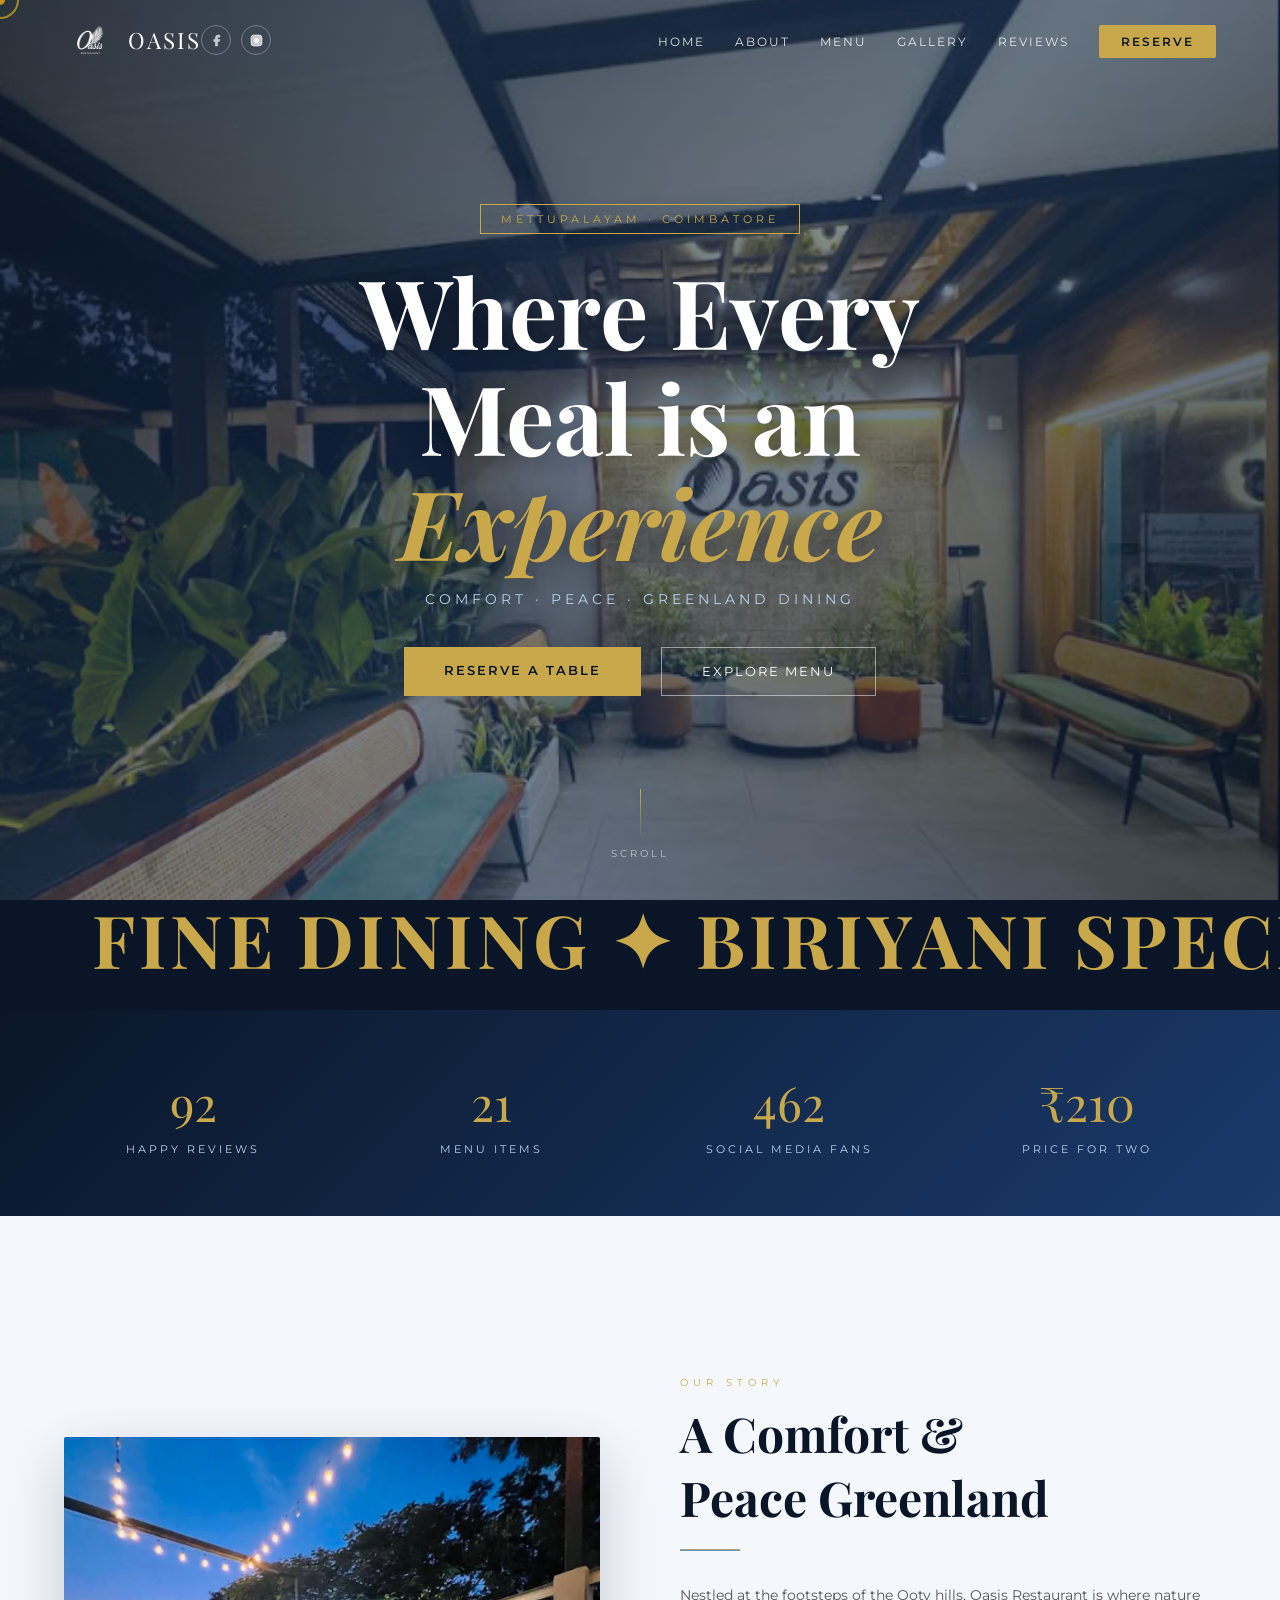
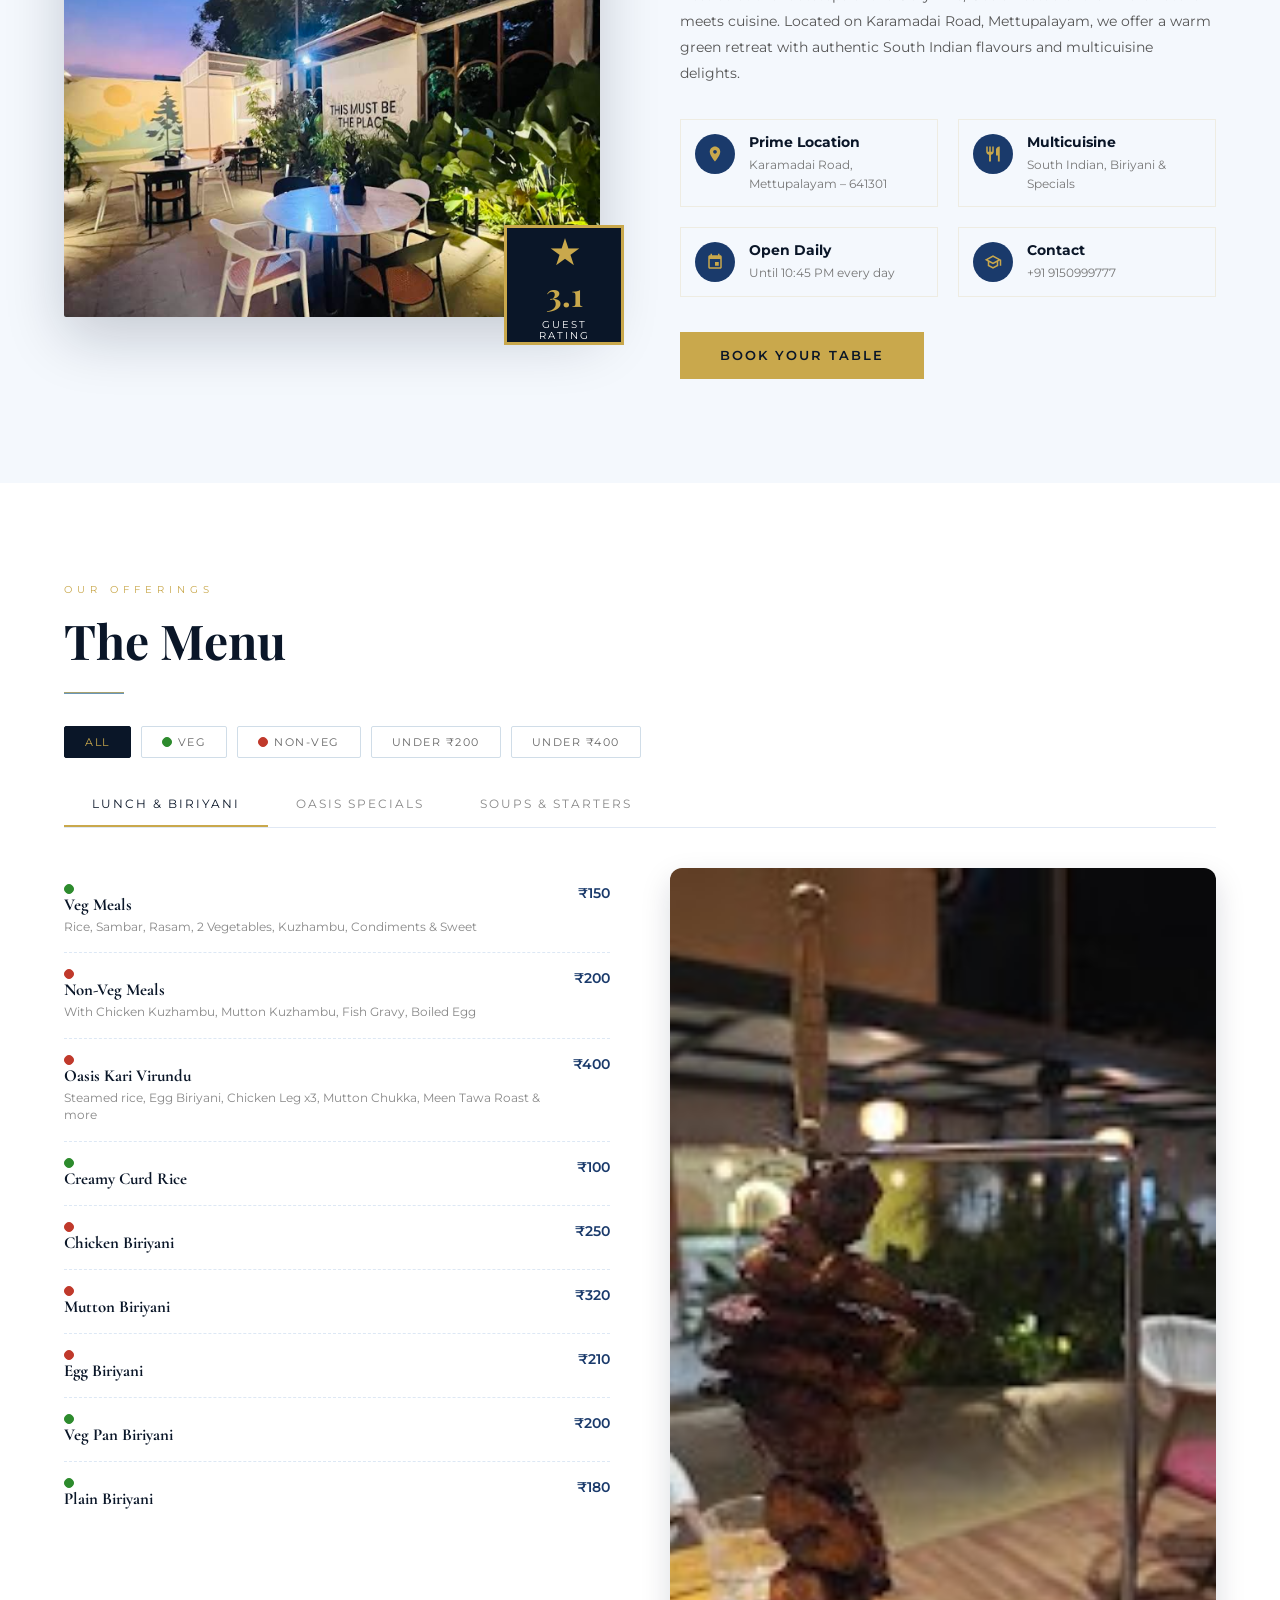
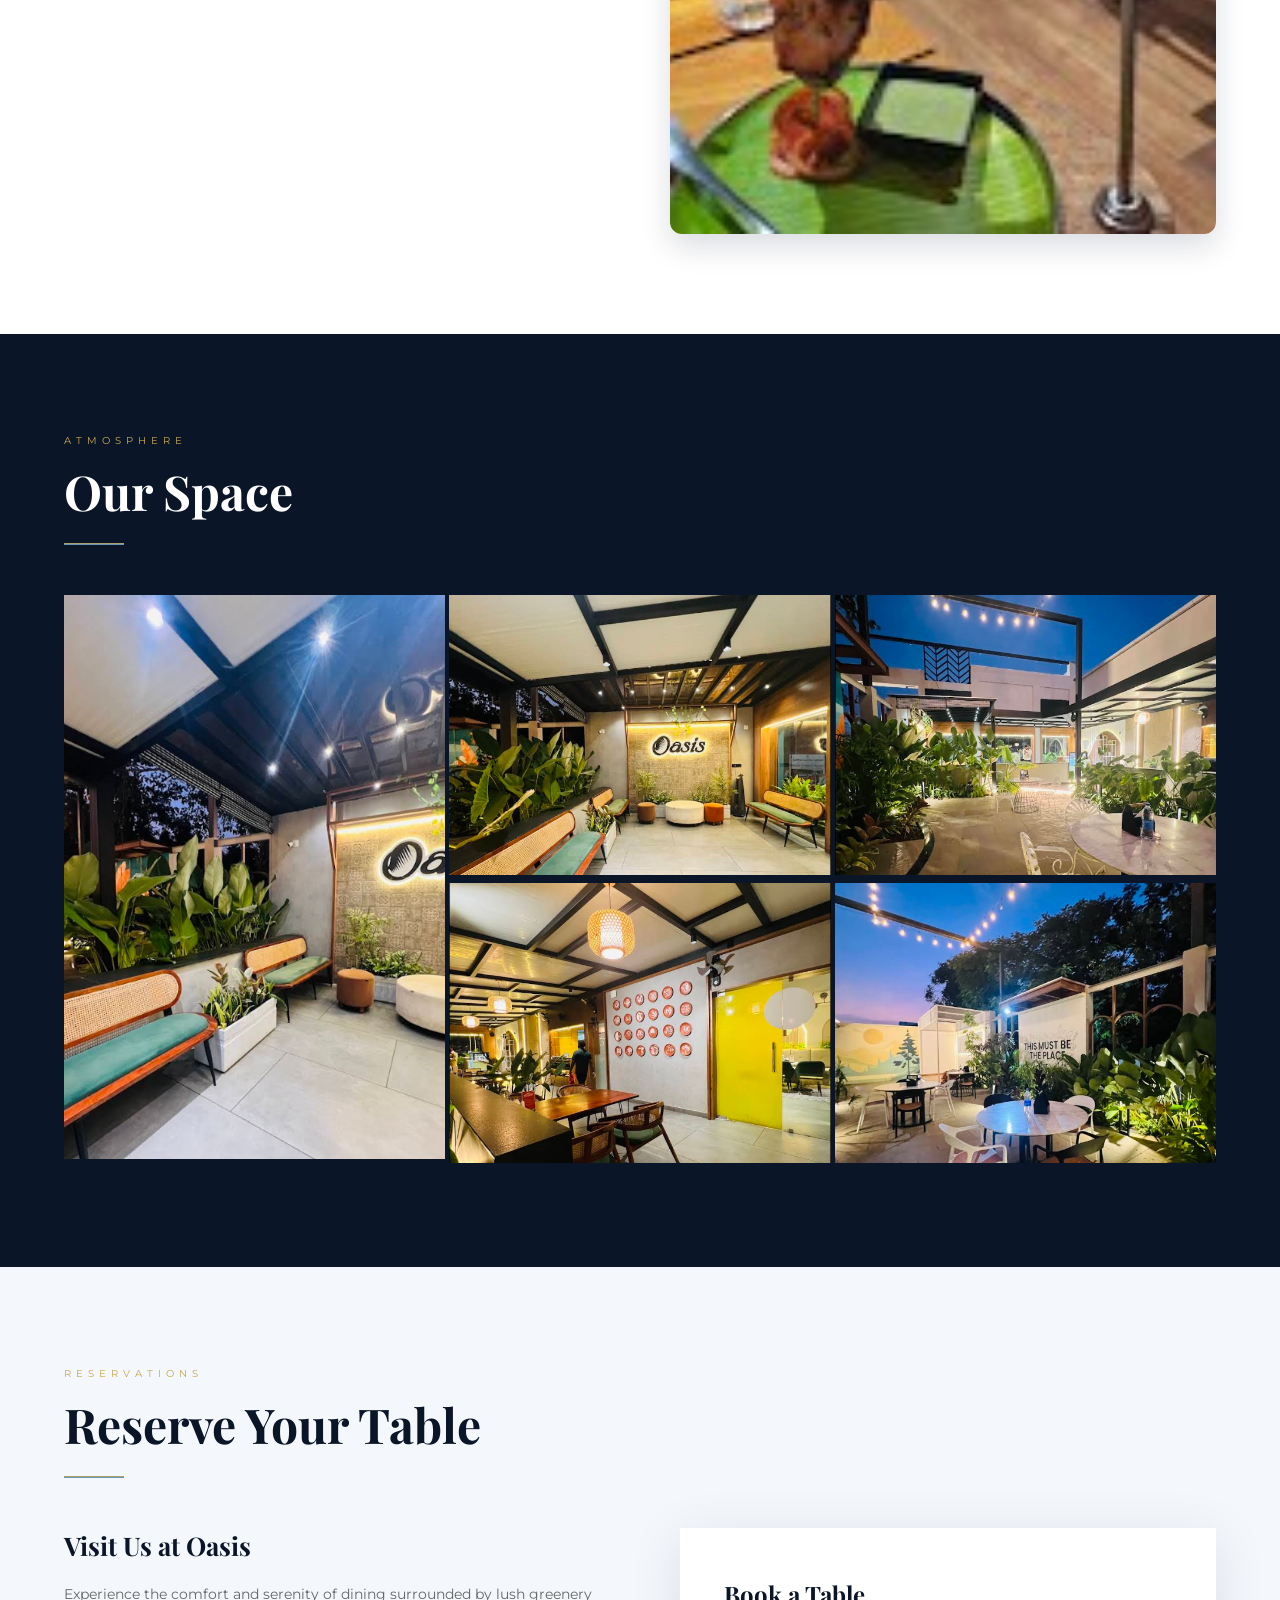
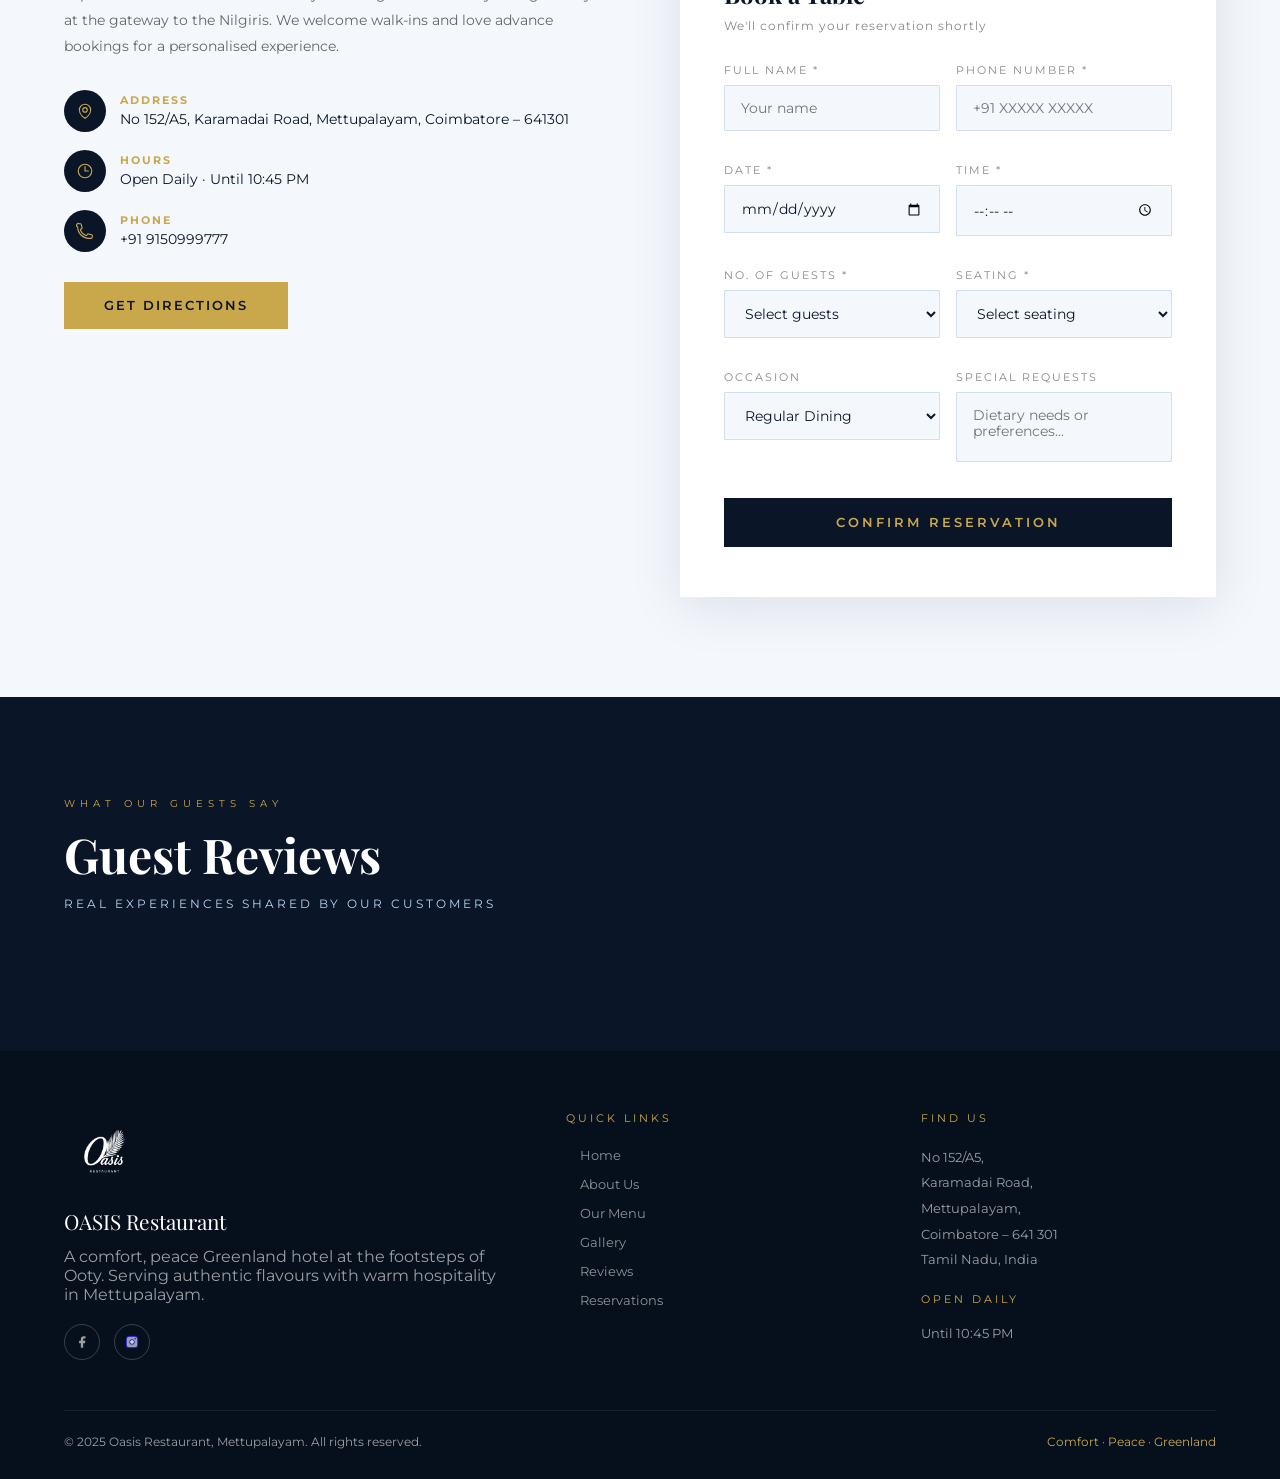
==== index.html @ 0f893b4e "Final animations added" ====
<!DOCTYPE html>
<html lang="en">

<head>
  <meta charset="UTF-8">
  <meta name="viewport" content="width=device-width,initial-scale=1.0">
  <title>Oasis Restaurant – Mettupalayam</title>
  <link
    href="https://fonts.googleapis.com/css2?family=Playfair+Display:ital,wght@0,400;0,700;1,400&family=Cormorant+Garamond:wght@300;400;500&family=Montserrat:wght@300;400;500;600&display=swap"
    rel="stylesheet">
  <!-- Elfsight Google Reviews widget -->
  <script src="https://elfsightcdn.com/platform.js" async></script>
  <link rel="stylesheet" href="froutend/style.css">
</head>

<body>

  <div id="cursor-dot"></div>
  <div id="cursor-ring"></div>
  <canvas id="particles"></canvas>

  <!-- NAV -->
  <nav id="navbar">
    <div class="nav-logo">
      <img
        src="[data-uri]"
        alt="Oasis Restaurant Logo">
      <span>OASIS</span>
    </div>
    <div class="nav-social">
      <a href="https://www.facebook.com/oasisrestaurants/" target="_blank" class="nav-social-link" title="Facebook">
        <svg viewBox="0 0 24 24">
          <path d="M18 2h-3a5 5 0 00-5 5v3H7v4h3v8h4v-8h3l1-4h-4V7a1 1 0 011-1h3z" />
        </svg>
      </a>
      <a href="https://www.instagram.com/oasisrestaurantofficial/" target="_blank" class="nav-social-link"
        title="Instagram">
        <svg viewBox="0 0 24 24" fill="none" stroke="currentColor" stroke-width="1.8">
          <rect x="2" y="2" width="20" height="20" rx="5" />
          <path d="M16 11.37A4 4 0 1112.63 8 4 4 0 0116 11.37z" />
          <circle cx="17.5" cy="6.5" r=".5" fill="currentColor" />
        </svg>
      </a>
    </div>
    <ul class="nav-links">
      <li><a href="#home">Home</a></li>
      <li><a href="#about">About</a></li>
      <li><a href="#menu">Menu</a></li>
      <li><a href="#gallery">Gallery</a></li>
      <li><a href="#reviews">Reviews</a></li>
      <li><a href="#booking" class="nav-book">Reserve</a></li>
    </ul>
    <div class="hamburger" onclick="toggleMenu()"><span></span><span></span><span></span></div>
  </nav>

  <!-- HERO -->
  <section class="hero" id="home">
    <!-- Liquid Chrome WebGL background -->
    <canvas id="liquid-canvas"></canvas>
    <div class="hero-slides">
      <div class="hero-slide active" style="background-image:url(../Photos/photo_2.png)"></div>
      <div class="hero-slide" style="background-image:url(../Photos/photo_3.png)"></div>
      <div class="hero-slide" style="background-image:url(../Photos/photo_4.png)"></div>
    </div>
    <div class="hero-overlay"></div>
    <div class="hero-content">
      <div class="hero-badge">Mettupalayam &middot; Coimbatore</div>
      <h1 class="hero-title">Where Every<br>Meal is an<br><em>Experience</em></h1>
      <p class="hero-sub">Comfort &middot; Peace &middot; Greenland Dining</p>
      <div class="hero-btns">
        <a href="#booking" class="btn-primary">Reserve a Table</a>
        <a href="#menu" class="btn-outline">Explore Menu</a>
      </div>
    </div>
    <div class="hero-scroll">
      <div class="scroll-line"></div><span>Scroll</span>
    </div>
  </section>

  <!-- CURVED MARQUEE (ReactBits CurvedLoop — pure SVG/JS) -->
  <div class="marquee-section">
    <svg id="curved-marquee-svg" class="curved-marquee-svg" viewBox="0 0 1400 80"
      style="cursor:grab;display:block;width:100%;overflow:visible;height:110px;">
      <defs>
        <path id="curve-path" d="M-100,55 Q720,55 1540,55" fill="none" />
      </defs>
      <text font-weight="700" font-family="'Playfair Display',serif" font-size="52" fill="#c9a84c" letter-spacing="8"
        text-transform="uppercase">
        <textPath id="curved-tp" href="#curve-path" startOffset="0px" xml:space="preserve">
          Fine Dining ✦ Biriyani Specialists ✦ South Indian Cuisine ✦ Candle Light Dinner ✦ Oasis Specials ✦ Family
          Gatherings ✦ Fine Dining ✦ Biriyani Specialists ✦ South Indian Cuisine ✦ Candle Light Dinner ✦ Oasis Specials
          ✦ Family Gatherings ✦
        </textPath>
      </text>
    </svg>
  </div>

  <!-- STATS -->
  <div class="stats">
    <div class="stats-grid">
      <div><span class="stat-num" data-count="263">0</span><span class="stat-label">Happy Reviews</span></div>
      <div><span class="stat-num" data-count="50">0</span><span class="stat-label">Menu Items</span></div>
      <div><span class="stat-num" data-count="1748">0</span><span class="stat-label">Social media Fans</span></div>
      <div><span class="stat-num" data-target="750" data-prefix="&#8377;">&#8377;0</span><span class="stat-label">Price
          for Two</span></div>
    </div>
  </div>

  <!-- ABOUT -->
  <section class="about" id="about">
    <div class="about-grid">
      <div class="about-img-wrap reveal-left">
        <img class="about-img-main" src="../Photos/photo_5.png" alt="Oasis Interior">
        <div class="about-img-badge"><strong>&#9733; 3.1</strong><span>Guest Rating</span></div>
      </div>
      <div class="reveal-right">
        <p class="section-tag">Our Story</p>
        <h2 class="section-title">A Comfort &amp;<br>Peace Greenland</h2>
        <div class="section-line"></div>
        <p class="section-sub">Nestled at the footsteps of the Ooty hills, Oasis Restaurant is where nature meets
          cuisine. Located on Karamadai Road, Mettupalayam, we offer a warm green retreat with authentic South Indian
          flavours and multicuisine delights.</p>
        <div class="about-features" style="margin-top:32px;">
          <div class="about-feat">
            <div class="feat-icon"><svg viewBox="0 0 24 24">
                <path
                  d="M12 2C8.13 2 5 5.13 5 9c0 5.25 7 13 7 13s7-7.75 7-13c0-3.87-3.13-7-7-7zm0 9.5c-1.38 0-2.5-1.12-2.5-2.5S10.62 6.5 12 6.5s2.5 1.12 2.5 2.5S13.38 11.5 12 11.5z" />
              </svg></div>
            <div class="feat-text"><strong>Prime Location</strong><span>Karamadai Road, Mettupalayam – 641301</span>
            </div>
          </div>
          <div class="about-feat">
            <div class="feat-icon"><svg viewBox="0 0 24 24">
                <path
                  d="M11 9H9V2H7v7H5V2H3v7c0 2.12 1.66 3.84 3.75 3.97V22h2.5v-9.03C11.34 12.84 13 11.12 13 9V2h-2v7zm5-3v8h2.5v8H21V2c-2.76 0-5 2.24-5 4z" />
              </svg></div>
            <div class="feat-text"><strong>Multicuisine</strong><span>South Indian, Biriyani &amp; Specials</span></div>
          </div>
          <div class="about-feat">
            <div class="feat-icon"><svg viewBox="0 0 24 24">
                <path
                  d="M17 12h-5v5h5v-5zM16 1v2H8V1H6v2H5c-1.11 0-1.99.9-1.99 2L3 19c0 1.1.89 2 2 2h14c1.1 0 2-.9 2-2V5c0-1.1-.9-2-2-2h-1V1h-2zm3 18H5V8h14v11z" />
              </svg></div>
            <div class="feat-text"><strong>Open Daily</strong><span>Until 10:45 PM every day</span></div>
          </div>
          <div class="about-feat">
            <div class="feat-icon"><svg viewBox="0 0 24 24">
                <path
                  d="M12 3L1 9l4 2.18v6L12 21l7-3.82v-6l2-1.09V17h2V9L12 3zm6.82 6L12 12.72 5.18 9 12 5.28 18.82 9zM17 15.99l-5 2.73-5-2.73v-3.72L12 15l5-2.73v3.72z" />
              </svg></div>
            <div class="feat-text"><strong>Contact</strong><span>+91 9150999777</span></div>
          </div>
        </div>
        <br><a href="#booking" class="btn-primary" style="margin-top:16px;display:inline-block">Book Your Table</a>
      </div>
    </div>
  </section>

  <!-- MENU -->
  <section class="menu-section" id="menu">
    <div class="reveal">
      <p class="section-tag">Our Offerings</p>
      <h2 class="section-title">The Menu</h2>
      <div class="section-line"></div>
    </div>
    <div class="menu-filters">
      <button class="filter-btn active" data-filter="all">All</button>
      <button class="filter-btn" data-filter="veg"><span class="type-dot veg-dot"></span>Veg</button>
      <button class="filter-btn" data-filter="nonveg"><span class="type-dot nonveg-dot"></span>Non-Veg</button>
      <button class="filter-btn" data-filter="under200">Under &#8377;200</button>
      <button class="filter-btn" data-filter="under400">Under &#8377;400</button>
    </div>
    <div class="menu-tabs">
      <div class="menu-tab active" onclick="switchTab(0)">Lunch &amp; Biriyani</div>
      <div class="menu-tab" onclick="switchTab(1)">Oasis Specials</div>
      <div class="menu-tab" onclick="switchTab(2)">Soups &amp; Starters</div>
    </div>
    <div class="menu-panel active" id="panel0">
      <div class="menu-items">
        <div class="menu-item hover-trigger" data-type="veg" data-price="150" data-image="Photos/food1.jpg">
          <div class="item-info"><span class="type-dot veg-dot"></span><strong>Veg Meals</strong>
            <p>Rice, Sambar, Rasam, 2 Vegetables, Kuzhambu, Condiments &amp; Sweet</p>
          </div><span class="item-price">&#8377;150</span>
        </div>
        <div class="menu-item hover-trigger" data-type="nonveg" data-price="200" data-image="Photos/food2.jpg">
          <div class="item-info"><span class="type-dot nonveg-dot"></span><strong>Non-Veg Meals</strong>
            <p>With Chicken Kuzhambu, Mutton Kuzhambu, Fish Gravy, Boiled Egg</p>
          </div><span class="item-price">&#8377;200</span>
        </div>
        <div class="menu-item hover-trigger" data-type="nonveg" data-price="400" data-image="Photos/food4.jpg">
          <div class="item-info"><span class="type-dot nonveg-dot"></span><strong>Oasis Kari Virundu</strong>
            <p>Steamed rice, Egg Biriyani, Chicken Leg x3, Mutton Chukka, Meen Tawa Roast &amp; more</p>
          </div><span class="item-price">&#8377;400</span>
        </div>
        <div class="menu-item hover-trigger" data-type="veg" data-price="100" data-image="Photos/food5.jpg">
          <div class="item-info"><span class="type-dot veg-dot"></span><strong>Creamy Curd Rice</strong></div><span
            class="item-price">&#8377;100</span>
        </div>
        <div class="menu-item hover-trigger" data-type="nonveg" data-price="250" data-image="Photos/food6.jpg">
          <div class="item-info"><span class="type-dot nonveg-dot"></span><strong>Chicken Biriyani</strong></div><span
            class="item-price">&#8377;250</span>
        </div>
        <div class="menu-item hover-trigger" data-type="nonveg" data-price="320" data-image="Photos/food7.jpg">
          <div class="item-info"><span class="type-dot nonveg-dot"></span><strong>Mutton Biriyani</strong></div><span
            class="item-price">&#8377;320</span>
        </div>
        <div class="menu-item hover-trigger" data-type="nonveg" data-price="210" data-image="Photos/food8.jpg">
          <div class="item-info"><span class="type-dot nonveg-dot"></span><strong>Egg Biriyani</strong></div><span
            class="item-price">&#8377;210</span>
        </div>
        <div class="menu-item hover-trigger" data-type="veg" data-price="200" data-image="Photos/food9.jpg">
          <div class="item-info"><span class="type-dot veg-dot"></span><strong>Veg Pan Biriyani</strong></div><span
            class="item-price">&#8377;200</span>
        </div>
        <div class="menu-item hover-trigger" data-type="veg" data-price="180" data-image="Photos/food10.jpg">
          <div class="item-info"><span class="type-dot veg-dot"></span><strong>Plain Biriyani</strong></div><span
            class="item-price">&#8377;180</span>
        </div>
      </div>

      <div class="menu-photo" style="height: 100%;">
        <img src="Photos/food3.jpg" alt="Lunch &amp; Biriyani"
          style="width:100%; height:100%; border-radius:12px; box-shadow:0 12px 30px rgba(0,20,50,0.15); object-fit:cover;">
      </div>
    </div>
    <div class="menu-panel" id="panel1">
      <div class="menu-items">
        <div class="menu-item hover-trigger" data-type="veg" data-price="185" data-image="Photos/food11.jpg">
          <div class="item-info"><span class="type-dot veg-dot"></span><strong>Nei Podi Idly</strong>
            <p>Ghee-soaked, perfectly soft</p>
          </div><span class="item-price">&#8377;185</span>
        </div>
        <div class="menu-item hover-trigger" data-type="nonveg" data-price="285" data-image="Photos/food12.jpg">
          <div class="item-info"><span class="type-dot nonveg-dot"></span><strong>Oasis Special Kozhi</strong>
            <p>Qtr / Half / Full</p>
          </div><span class="item-price">&#8377;285–675</span>
        </div>
        <div class="menu-item hover-trigger" data-type="nonveg" data-price="300" data-image="Photos/food13.jpg">
          <div class="item-info"><span class="type-dot nonveg-dot"></span><strong>CFC – Cheese Fried Chicken</strong>
          </div><span class="item-price">&#8377;300</span>
        </div>
        <div class="menu-item hover-trigger" data-type="nonveg" data-price="290" data-image="Photos/food14.jpg">
          <div class="item-info"><span class="type-dot nonveg-dot"></span><strong>Idicha Milaga Chicken 65</strong>
          </div><span class="item-price">&#8377;290</span>
        </div>
        <div class="menu-item hover-trigger" data-type="nonveg" data-price="999" data-image="Photos/food5.jpg">
          <div class="item-info"><span class="type-dot nonveg-dot"></span><strong>Varuval</strong></div><span
            class="item-price">Market Price</span>
        </div>
        <div class="menu-item hover-trigger" data-type="nonveg" data-price="290" data-image="Photos/food6.jpg">
          <div class="item-info"><span class="type-dot nonveg-dot"></span><strong>Chinna Vengaya Kozhi</strong>
            <p>Small onion chicken</p>
          </div><span class="item-price">&#8377;290</span>
        </div>
        <div class="menu-item hover-trigger" data-type="nonveg" data-price="350" data-image="Photos/food7.jpg">
          <div class="item-info"><span class="type-dot nonveg-dot"></span><strong>Mutton Uppu Kari</strong></div><span
            class="item-price">&#8377;350</span>
        </div>
        <div class="menu-item hover-trigger" data-type="nonveg" data-price="350" data-image="Photos/food8.jpg">
          <div class="item-info"><span class="type-dot nonveg-dot"></span><strong>Prawn Ghee Roast</strong></div><span
            class="item-price">&#8377;350</span>
        </div>
      </div>

      <div class="menu-photo" style="height: 100%;">
        <img src="Photos/spical food.jpg" alt="Oasis Specials"
          style="width:100%; height:100%; border-radius:12px; box-shadow:0 12px 30px rgba(0,20,50,0.15); object-fit:cover;">
      </div>
    </div>
    <div class="menu-panel" id="panel2">
      <div class="menu-items">
        <div class="menu-item hover-trigger" data-type="veg" data-price="130" data-image="Photos/food1.jpg">
          <div class="item-info"><span class="type-dot veg-dot"></span><strong>Hili Tomato Soup</strong>
            <p>Cheesy croutons &amp; herb oil</p>
          </div><span class="item-price">&#8377;130</span>
        </div>
        <div class="menu-item hover-trigger" data-type="veg" data-price="140" data-image="Photos/food2.jpg">
          <div class="item-info"><span class="type-dot veg-dot"></span><strong>Lentil Coconut Soup</strong>
            <p>Slow cooked with coconut &amp; curry leaf</p>
          </div><span class="item-price">&#8377;140</span>
        </div>
        <div class="menu-item hover-trigger" data-type="nonveg" data-price="200" data-image="Photos/food4.jpg">
          <div class="item-info"><span class="type-dot nonveg-dot"></span><strong>Naatu Kozhi Rasam</strong>
            <p>Country chicken with garlic, ginger &amp; peppercorn</p>
          </div><span class="item-price">&#8377;200</span>
        </div>
        <div class="menu-item hover-trigger" data-type="nonveg" data-price="230" data-image="Photos/food7.jpg">
          <div class="item-info"><span class="type-dot nonveg-dot"></span><strong>Paaya Soup</strong>
            <p>Slow cooked lamb trotter with stone ground spices</p>
          </div><span class="item-price">&#8377;230</span>
        </div>
      </div>

      <div class="menu-photo" style="height: 100%;">
        <img src="Photos/food14.jpg" alt="Soups &amp; Starters"
          style="width:100%; height:100%; border-radius:12px; box-shadow:0 12px 30px rgba(0,20,50,0.15); object-fit:cover;">
      </div>
    </div>
  </section>

  <!-- GALLERY (project-showcase hover style) -->
  <section class="gallery" id="gallery">
    <div class="reveal" style="position:relative;z-index:2">
      <p class="section-tag" style="color:var(--gold)">Atmosphere</p>
      <h2 class="section-title" style="color:var(--white)">Our Space</h2>
      <div class="section-line"></div>
    </div>
    <div class="gallery-grid reveal">
      <div class="gallery-item tall"><img src="../Photos/photo_13.png" alt="Oasis Entrance">
        <div class="gallery-label">Entrance</div>
      </div>
      <div class="gallery-item"><img src="../Photos/photo_14.png" alt="Seating Area">
        <div class="gallery-label">Lounge</div>
      </div>
      <div class="gallery-item"><img src="../Photos/photo_15.png" alt="Green Ambience">
        <div class="gallery-label">Garden</div>
      </div>
      <div class="gallery-item"><img src="../Photos/photo_16.png" alt="Night View">
        <div class="gallery-label">Night View</div>
      </div>
      <div class="gallery-item"><img src="../Photos/photo_17.png" alt="Interior">
        <div class="gallery-label">Dining Hall</div>
      </div>
    </div>
  </section>

  <!-- BOOKING -->
  <section class="booking" id="booking">
    <div class="reveal">
      <p class="section-tag">Reservations</p>
      <h2 class="section-title">Reserve Your Table</h2>
      <div class="section-line"></div>
    </div>
    <div class="booking-wrap">
      <div class="booking-info reveal-left">
        <h3>Visit Us at Oasis</h3>
        <p>Experience the comfort and serenity of dining surrounded by lush greenery at the gateway to the Nilgiris. We
          welcome walk-ins and love advance bookings for a personalised experience.</p>
        <div class="contact-line">
          <div class="contact-icon"><svg viewBox="0 0 24 24" stroke-width="1.5" fill="none">
              <path stroke-linecap="round" stroke-linejoin="round" d="M15 10.5a3 3 0 11-6 0 3 3 0 016 0z" />
              <path stroke-linecap="round" stroke-linejoin="round"
                d="M19.5 10.5c0 7.142-7.5 11.25-7.5 11.25S4.5 17.642 4.5 10.5a7.5 7.5 0 1115 0z" />
            </svg></div>
          <div class="contact-text"><strong>Address</strong><span>No 152/A5, Karamadai Road, Mettupalayam, Coimbatore –
              641301</span></div>
        </div>
        <div class="contact-line">
          <div class="contact-icon"><svg viewBox="0 0 24 24" stroke-width="1.5" fill="none">
              <path stroke-linecap="round" stroke-linejoin="round" d="M12 6v6h4.5m4.5 0a9 9 0 11-18 0 9 9 0 0118 0z" />
            </svg></div>
          <div class="contact-text"><strong>Hours</strong><span>Open Daily &middot; Until 10:45 PM</span></div>
        </div>
        <div class="contact-line">
          <div class="contact-icon"><svg viewBox="0 0 24 24" stroke-width="1.5" fill="none">
              <path stroke-linecap="round" stroke-linejoin="round"
                d="M2.25 6.75c0 8.284 6.716 15 15 15h2.25a2.25 2.25 0 002.25-2.25v-1.372c0-.516-.351-.966-.852-1.091l-4.423-1.106c-.44-.11-.902.055-1.173.417l-.97 1.293c-.282.376-.769.542-1.21.38a12.035 12.035 0 01-7.143-7.143c-.162-.441.004-.928.38-1.21l1.293-.97c.363-.271.527-.734.417-1.173L6.963 3.102a1.125 1.125 0 00-1.091-.852H4.5A2.25 2.25 0 002.25 6.75z" />
            </svg></div>
          <div class="contact-text"><strong>Phone</strong><span>+91 9150999777</span></div>
        </div>
        <div style="margin-top:30px;"><a href="https://maps.app.goo.gl/bytqZdWPYEQczx1N8" target="_blank"
            class="btn-primary">Get Directions</a></div>
      </div>
      <div class="booking-form reveal-right">
        <h3 class="form-title">Book a Table</h3>
        <p class="form-sub">We'll confirm your reservation shortly</p>
        <div class="form-row">
          <div class="form-group"><label>Full Name *</label><input type="text" id="bk-name" placeholder="Your name"
              required></div>
          <div class="form-group"><label>Phone Number *</label><input type="tel" id="bk-phone"
              placeholder="+91 XXXXX XXXXX" required></div>
        </div>
        <div class="form-row">
          <div class="form-group"><label>Date *</label><input type="date" id="bk-date" required></div>
          <div class="form-group"><label>Time *</label><input type="time" id="bk-time" required></div>
        </div>
        <div class="form-row">
          <div class="form-group"><label>No. of Guests *</label>
            <select id="bk-guests" required>
              <option value="">Select guests</option>
              <option value="1 Guest">1 Guest</option>
              <option value="2 Guests">2 Guests</option>
              <option value="3-4 Guests">3–4 Guests</option>
              <option value="5-6 Guests">5–6 Guests</option>
              <option value="7+ Guests">7+ Guests</option>
            </select>
          </div>
          <div class="form-group"><label>Seating *</label>
            <select id="bk-seating" required>
              <option value="">Select seating</option>
              <option value="AC">AC (Air Conditioned)</option>
              <option value="Non-AC">Non-AC (Open / Garden)</option>
            </select>
          </div>
        </div>
        <div class="form-row">
          <div class="form-group"><label>Occasion</label>
            <select id="bk-occasion">
              <option value="Regular Dining">Regular Dining</option>
              <option value="Birthday">Birthday</option>
              <option value="Anniversary">Anniversary</option>
              <option value="Candle Light Dinner">Candle Light Dinner</option>
              <option value="Business Meal">Business Meal</option>
              <option value="Family Gathering">Family Gathering</option>
            </select>
          </div>
          <div class="form-group"><label>Special Requests</label><textarea id="bk-notes"
              placeholder="Dietary needs or preferences..."></textarea></div>
        </div>
        <button class="form-submit" onclick="submitBooking()">Confirm Reservation</button>
        <div class="success-msg" id="success-msg">&#10003; Your table is reserved! We'll be in touch soon.</div>
      </div>
    </div>
  </section>

  <!-- REVIEWS -->
  <section class="reviews-section" id="reviews">
    <div class="reveal">
      <p class="section-tag" style="color:var(--gold)">What Our Guests Say</p>
      <h2 class="reviews-title">Guest Reviews</h2>
      <p class="reviews-sub">Real experiences shared by our customers</p>
    </div>
    <!-- Elfsight live Google Reviews widget -->
    <div class="elfsight-wrap">
      <div class="elfsight-app-ae1065c9-d3ce-4797-8334-70b293e8c27c" data-elfsight-app-lazy></div>
    </div>
  </section>

  <!-- FOOTER -->
  <footer>
    <div class="footer-grid">
      <div class="footer-brand">
        <img
          src="[data-uri]"
          alt="Oasis Logo"
          style="width:80px;height:80px;object-fit:contain;border-radius:0;border:none;margin-bottom:12px;filter:brightness(0) invert(1);">
        <p style="font-family:'Playfair Display',serif;font-size:1.3rem;color:white;margin-bottom:12px;">OASIS
          Restaurant</p>
        <p>A comfort, peace Greenland hotel at the footsteps of Ooty. Serving authentic flavours with warm hospitality
          in Mettupalayam.</p>
        <div class="social-links">
          <a class="social-link" href="https://www.facebook.com/oasisrestaurants/" target="_blank" title="Facebook"><svg
              viewBox="0 0 24 24">
              <path d="M18 2h-3a5 5 0 00-5 5v3H7v4h3v8h4v-8h3l1-4h-4V7a1 1 0 011-1h3z" />
            </svg></a>
          <a class="social-link" href="https://www.instagram.com/oasisrestaurantofficial/" target="_blank"
            title="Instagram"><svg viewBox="0 0 24 24" fill="none" stroke="currentColor" stroke-width="1.5">
              <rect x="2" y="2" width="20" height="20" rx="5" />
              <path d="M16 11.37A4 4 0 1112.63 8 4 4 0 0116 11.37z" />
              <circle cx="17.5" cy="6.5" r=".5" fill="currentColor" />
            </svg></a>
        </div>
      </div>
      <div>
        <p class="footer-h">Quick Links</p>
        <ul class="footer-links">
          <li><a href="#home">Home</a></li>
          <li><a href="#about">About Us</a></li>
          <li><a href="#menu">Our Menu</a></li>
          <li><a href="#gallery">Gallery</a></li>
          <li><a href="#reviews">Reviews</a></li>
          <li><a href="#booking">Reservations</a></li>
        </ul>
      </div>
      <div>
        <p class="footer-h">Find Us</p>
        <p style="font-size:.8rem;line-height:2;">No 152/A5,<br>Karamadai Road,<br>Mettupalayam,<br>Coimbatore – 641
          301<br>Tamil Nadu, India</p>
        <br>
        <p class="footer-h">Open Daily</p>
        <p style="font-size:.8rem;">Until 10:45 PM</p>
      </div>
    </div>
    <div class="footer-bottom">
      <span>&copy; 2025 Oasis Restaurant, Mettupalayam. All rights reserved.</span>
      <span style="color:var(--gold)">Comfort &middot; Peace &middot; Greenland</span>
    </div>
    <!-- Cursor Following Menu Hover Image -->
    <div id="menu-hover-reveal"
      style="position: fixed; top: 0; left: 0; pointer-events: none; opacity: 0; width: 280px; height: 350px; overflow: hidden; border-radius: 12px; z-index: 9999; transform: translate(-50%, -50%); transition: opacity 0.3s cubic-bezier(0.2, 0.8, 0.2, 1); box-shadow: 0 20px 40px rgba(0,20,50,0.3); will-change: transform;">
      <img id="menu-hover-img" src="" style="width:100%; height:100%; object-fit:cover;">
    </div>
  </footer>

  <script src="froutend/script.js"></script>
</body>

</html>
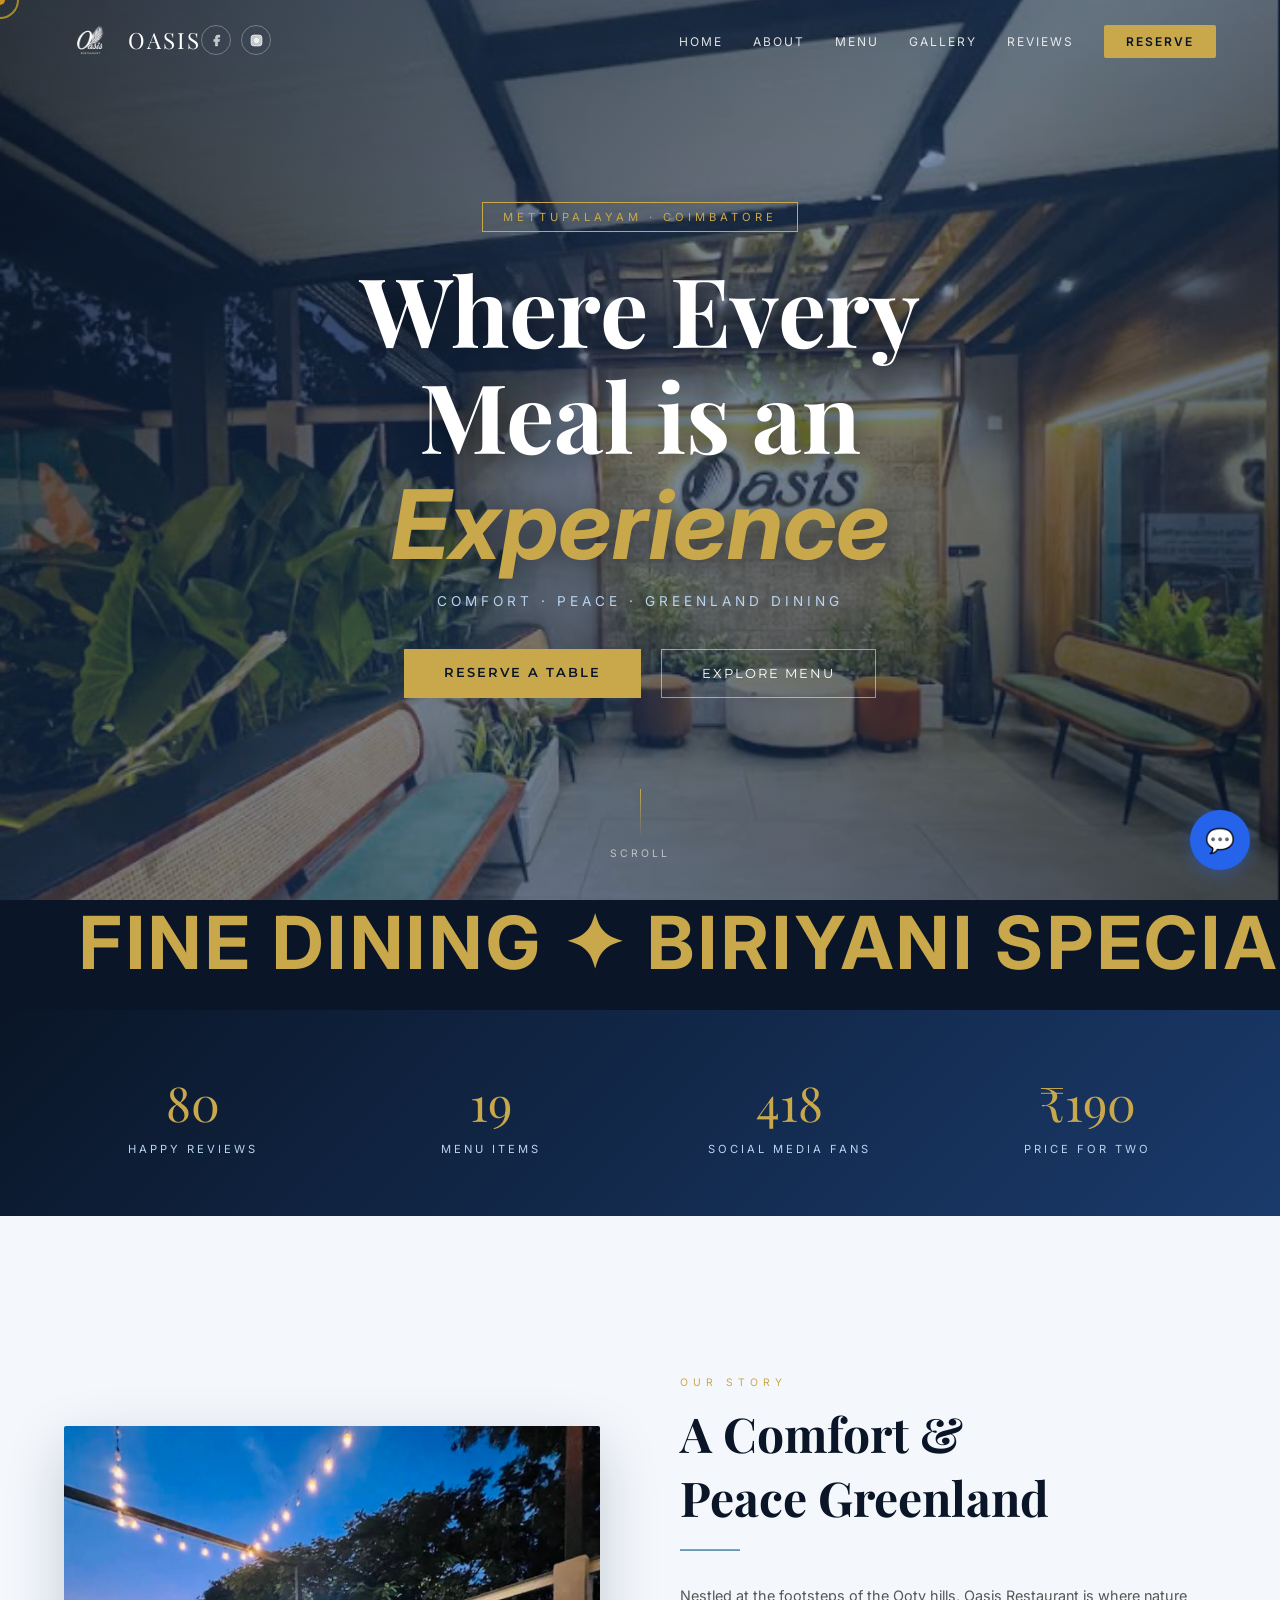
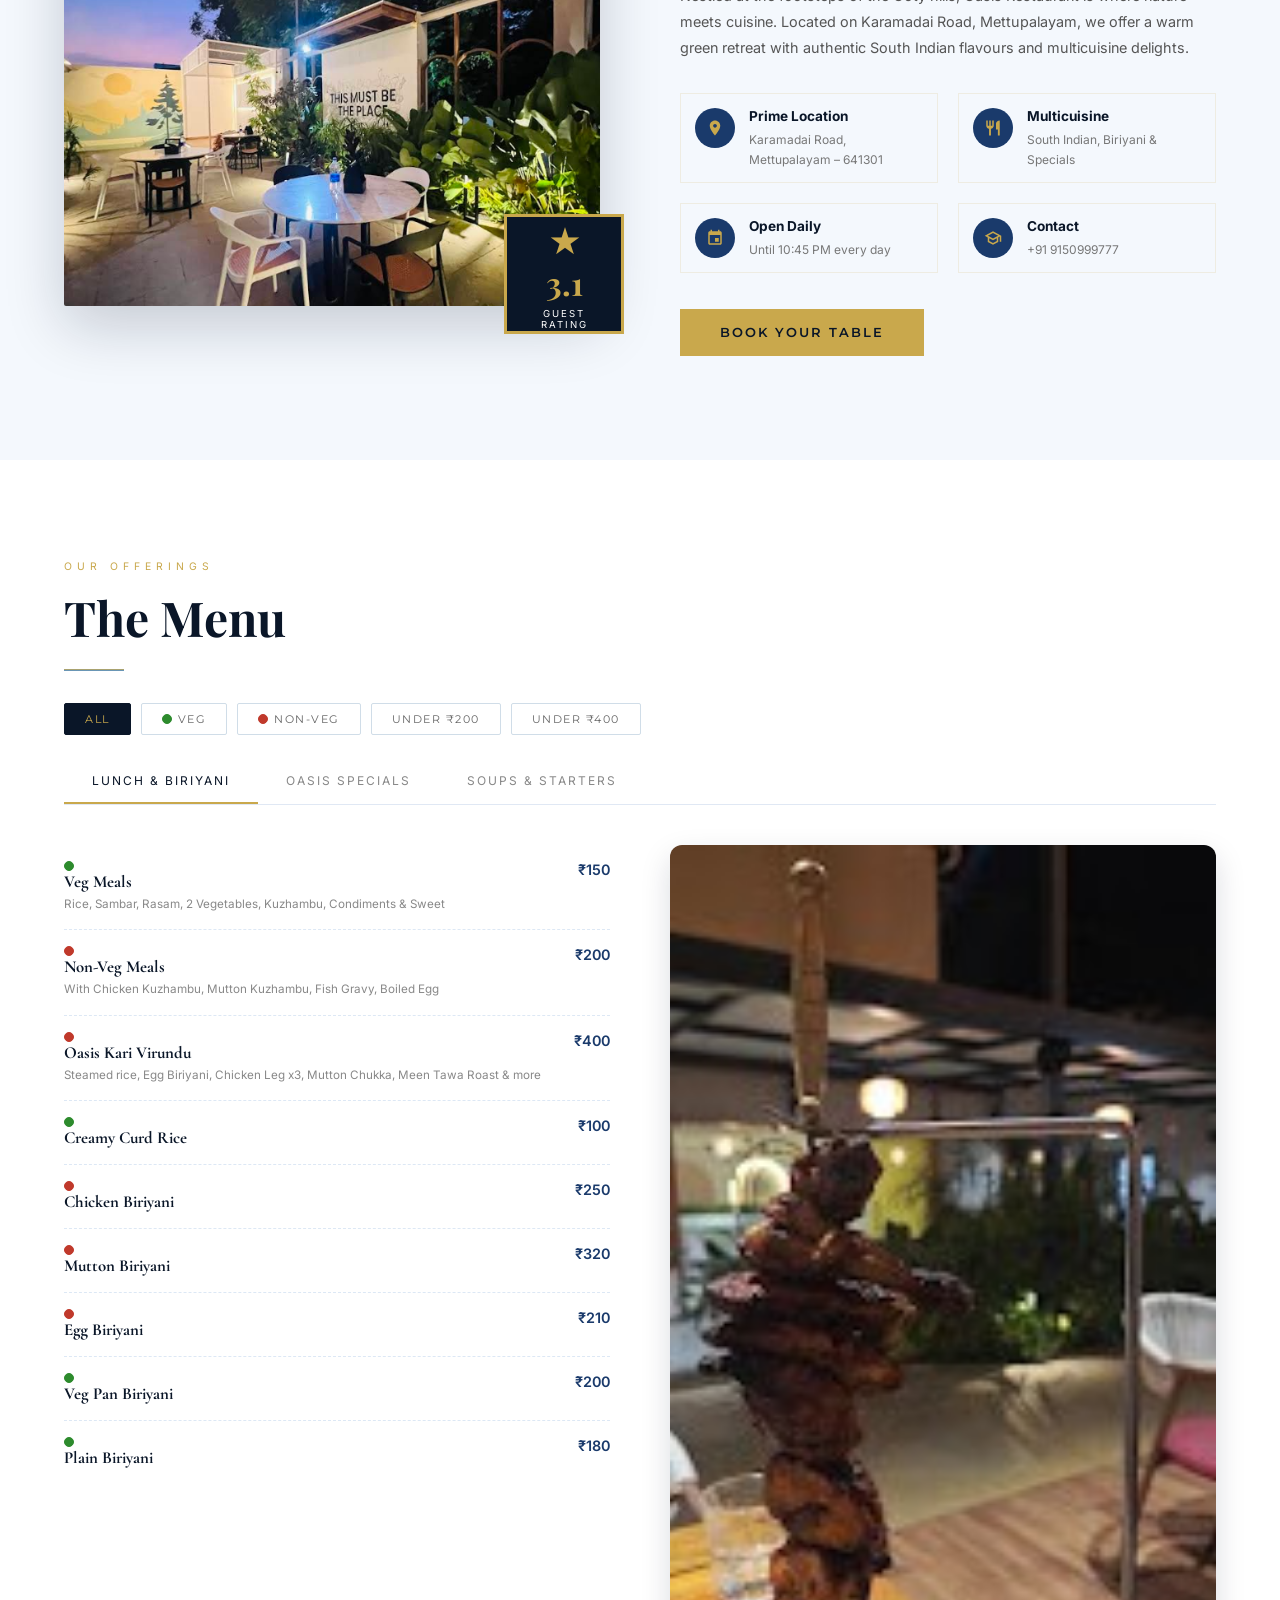
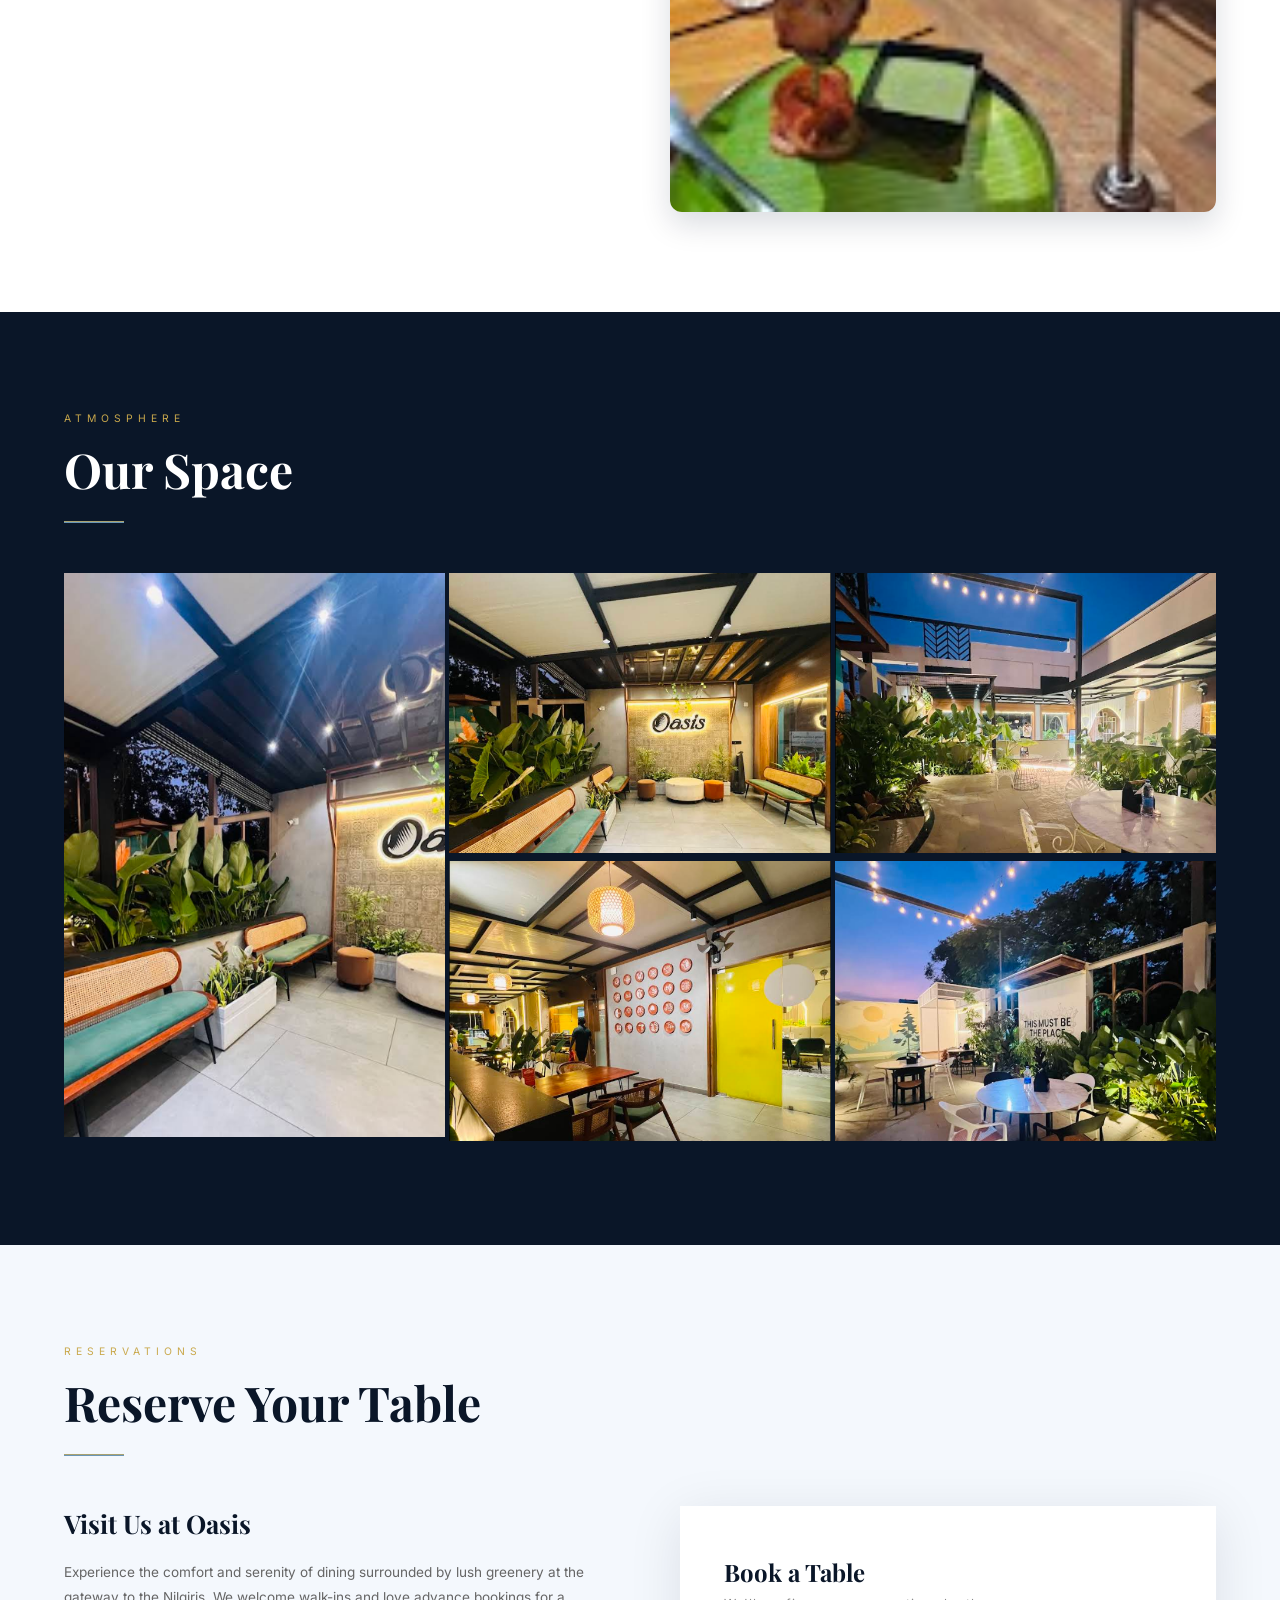
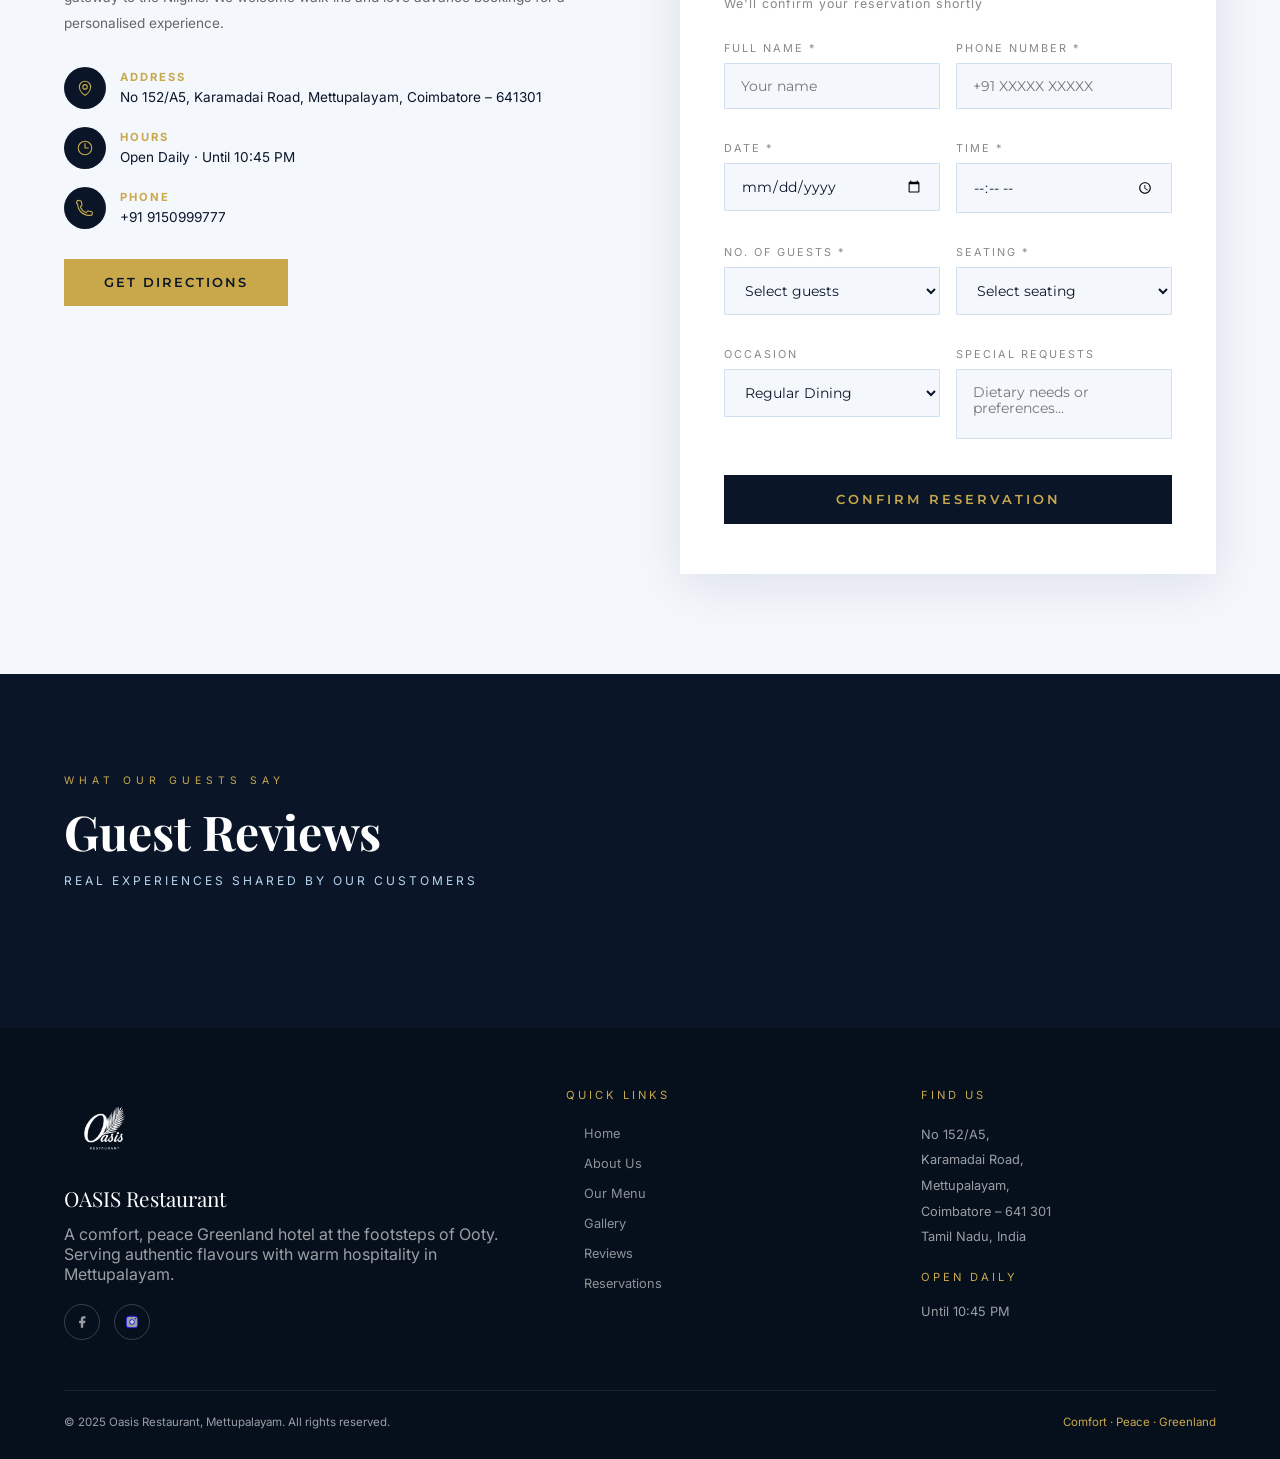
==== commit 79da0b6b: "chatbot" ====
--- a/index.html
+++ b/index.html
@@ -2,9 +2,9 @@
 <html lang="en">
 
 <head>
-  <meta charset="UTF-8">
-  <meta name="viewport" content="width=device-width,initial-scale=1.0">
-  <title>Oasis Restaurant – Mettupalayam</title>
+  <title>Oasis Restaurant | Best Restaurant in Mettupalayam</title>
+  <meta name="description"
+    content="Enjoy delicious food at Oasis Restaurant. Visit us in Mettupalayam. Book your table now.">
   <link
     href="https://fonts.googleapis.com/css2?family=Playfair+Display:ital,wght@0,400;0,700;1,400&family=Cormorant+Garamond:wght@300;400;500&family=Montserrat:wght@300;400;500;600&display=swap"
     rel="stylesheet">
@@ -485,4 +485,70 @@
   <script src="froutend/script.js"></script>
 </body>
 
-</html>+<link href="https://fonts.googleapis.com/css2?family=Inter:wght@400;500;600&display=swap" rel="stylesheet">
+
+<div id="chatbot-btn" onclick="toggleChat()">💬</div>
+
+<div id="chatbot-box">
+  <div id="chat-header">
+    <div style="width: 10px; height: 10px; background: #4ade80; border-radius: 50%;"></div>
+    Oasis Assistant
+  </div>
+  <div id="chat-body">
+    <div class="msg bot">Hi! I'm the Oasis Assistant. How can I help you today?</div>
+    <div class="options-container" id="initial-options">
+      <button class="chat-btn" onclick="reply('hours', '🕒 Opening Hours')">🕒 Opening Hours</button>
+      <button class="chat-btn" onclick="reply('location', '📍 Location')">📍 Location</button>
+      <button class="chat-btn" onclick="reply('booking', '🍽️ Book Table')">🍽️ Book Table</button>
+      <button class="chat-btn" onclick="reply('review', '⭐ Leave Review')">⭐ Leave Review</button>
+    </div>
+  </div>
+</div>
+
+<script>
+  function toggleChat() {
+    const box = document.getElementById("chatbot-box");
+    if (box.style.display === "flex") {
+      box.classList.remove('active');
+      setTimeout(() => { box.style.display = "none"; }, 300);
+    } else {
+      box.style.display = "flex";
+      setTimeout(() => { box.classList.add('active'); }, 10);
+    }
+  }
+
+  function addMessage(text, type) {
+    const chatBody = document.getElementById("chat-body");
+    const msgDiv = document.createElement("div");
+    msgDiv.className = `msg ${type}`;
+    msgDiv.innerHTML = text;
+    chatBody.appendChild(msgDiv);
+
+    // Auto scroll to bottom
+    chatBody.scrollTop = chatBody.scrollHeight;
+  }
+
+  function reply(type, label) {
+    // 1. Add User's selection as a message
+    addMessage(label, 'user');
+
+    // 2. Add "Typing" feel with a tiny delay
+    setTimeout(() => {
+      let response = "";
+      if (type === "hours") {
+        response = ' We are open daily from (10 AM to 10 PM). Hope to see you soon!';
+      }
+      else if (type === "location") {
+        response = 'Find us here: <a class="chat-link" href="https://goo.gl/maps/example" target="_blank">View on Google Maps</a>';
+      }
+      else if (type === "booking") {
+        response = 'Ready to dine? <a class="chat-link" href="https://wa.me/+919150999777" target="_blank">Book via WhatsApp</a>';
+      }
+      else if (type === "review") {
+        response = 'We value your feedback! <a class="chat-link" href="#" target="_blank">Write a Review</a>';
+      }
+
+      addMessage(response, 'bot');
+    }, 600);
+  }
+</script>
--- a/froutend/style.css
+++ b/froutend/style.css
@@ -1,250 +1,1582 @@
-
 :root {
-  --navy:#0a1628; --blue:#1a3a6b; --skyblue:#4a90d9;
-  --lightblue:#b8d4f0; --white:#fff; --offwhite:#f4f8fd;
-  --gold:#c9a84c; --text:#1a1a2e;
-}
-*{margin:0;padding:0;box-sizing:border-box;}
-html{scroll-behavior:smooth;}
-body{font-family:"Montserrat",sans-serif;background:var(--white);color:var(--text);overflow-x:hidden;cursor:none;}
+  --navy: #0a1628;
+  --blue: #1a3a6b;
+  --skyblue: #4a90d9;
+  --lightblue: #b8d4f0;
+  --white: #fff;
+  --offwhite: #f4f8fd;
+  --gold: #c9a84c;
+  --text: #1a1a2e;
+}
+
+* {
+  margin: 0;
+  padding: 0;
+  box-sizing: border-box;
+}
+
+html {
+  scroll-behavior: smooth;
+}
+
+body {
+  font-family: "Montserrat", sans-serif;
+  background: var(--white);
+  color: var(--text);
+  overflow-x: hidden;
+  cursor: none;
+}
 
 /* ── LIQUID CHROME CANVAS (hero background) ── */
-#liquid-canvas{position:absolute;inset:0;width:100%;height:100%;pointer-events:none;z-index:0;}
+#liquid-canvas {
+  position: absolute;
+  inset: 0;
+  width: 100%;
+  height: 100%;
+  pointer-events: none;
+  z-index: 0;
+}
 
 /* ── CUSTOM CURSOR ── */
-#cursor-dot{position:fixed;width:10px;height:10px;border-radius:50%;background:#f5c518;pointer-events:none;z-index:99999;transform:translate(-50%,-50%);transition:transform .08s ease;mix-blend-mode:difference;}
-#cursor-ring{position:fixed;width:38px;height:38px;border-radius:50%;border:2px solid rgba(245,197,24,.6);pointer-events:none;z-index:99998;transform:translate(-50%,-50%);transition:width .2s,height .2s,border-color .2s,background .2s;}
-#cursor-dot.hover{transform:translate(-50%,-50%) scale(0);}
-#cursor-ring.hover{width:52px;height:52px;border-color:#f5c518;background:rgba(245,197,24,.1);}
+#cursor-dot {
+  position: fixed;
+  width: 10px;
+  height: 10px;
+  border-radius: 50%;
+  background: #f5c518;
+  pointer-events: none;
+  z-index: 99999;
+  transform: translate(-50%, -50%);
+  transition: transform .08s ease;
+  mix-blend-mode: difference;
+}
+
+#cursor-ring {
+  position: fixed;
+  width: 38px;
+  height: 38px;
+  border-radius: 50%;
+  border: 2px solid rgba(245, 197, 24, .6);
+  pointer-events: none;
+  z-index: 99998;
+  transform: translate(-50%, -50%);
+  transition: width .2s, height .2s, border-color .2s, background .2s;
+}
+
+#cursor-dot.hover {
+  transform: translate(-50%, -50%) scale(0);
+}
+
+#cursor-ring.hover {
+  width: 52px;
+  height: 52px;
+  border-color: #f5c518;
+  background: rgba(245, 197, 24, .1);
+}
 
 /* ── CANVAS PARTICLES ── */
-#particles{position:fixed;inset:0;pointer-events:none;z-index:0;}
+#particles {
+  position: fixed;
+  inset: 0;
+  pointer-events: none;
+  z-index: 0;
+}
 
 /* ── NAV ── */
-nav{position:fixed;top:0;width:100%;z-index:1000;padding:14px 5%;display:flex;align-items:center;justify-content:space-between;transition:all .4s ease;}
-nav.scrolled{background:rgba(10,22,40,.95);backdrop-filter:blur(12px);box-shadow:0 2px 30px rgba(0,0,0,.3);}
-.nav-logo{display:flex;align-items:center;gap:12px;}
-.nav-logo img{width:52px;height:52px;border-radius:4px;object-fit:contain;filter:brightness(0) invert(1);}
-.nav-logo span{font-family:"Playfair Display",serif;font-size:1.4rem;color:var(--white);letter-spacing:2px;}
-.nav-social{display:flex;gap:10px;align-items:center;}
-.nav-social-link{width:30px;height:30px;border:1px solid rgba(255,255,255,.3);border-radius:50%;display:flex;align-items:center;justify-content:center;text-decoration:none;transition:.3s;}
-.nav-social-link svg{width:13px;height:13px;fill:rgba(255,255,255,.7);stroke:rgba(255,255,255,.7);}
-.nav-social-link:hover{border-color:var(--gold);background:var(--gold);}
-.nav-social-link:hover svg{fill:var(--navy);stroke:var(--navy);}
-.nav-links{display:flex;gap:30px;list-style:none;margin-left:auto;}
-.nav-links a{color:rgba(255,255,255,.85);text-decoration:none;font-size:.75rem;letter-spacing:2px;text-transform:uppercase;transition:.3s;position:relative;}
-.nav-links a::after{content:"";position:absolute;bottom:-4px;left:0;width:0;height:1px;background:var(--gold);transition:.3s;}
-.nav-links a:hover::after{width:100%;}
-.nav-links a:hover{color:var(--gold);}
-.nav-book{background:var(--gold)!important;color:var(--navy)!important;padding:9px 22px;border-radius:2px;font-weight:600;}
-.nav-book:hover{background:var(--white)!important;}
-.nav-book::after{display:none!important;}
-.hamburger{display:none;flex-direction:column;gap:5px;cursor:none;}
-.hamburger span{width:25px;height:2px;background:white;display:block;transition:.3s;}
+nav {
+  position: fixed;
+  top: 0;
+  width: 100%;
+  z-index: 1000;
+  padding: 14px 5%;
+  display: flex;
+  align-items: center;
+  justify-content: space-between;
+  transition: all .4s ease;
+}
+
+nav.scrolled {
+  background: rgba(10, 22, 40, .95);
+  backdrop-filter: blur(12px);
+  box-shadow: 0 2px 30px rgba(0, 0, 0, .3);
+}
+
+.nav-logo {
+  display: flex;
+  align-items: center;
+  gap: 12px;
+}
+
+.nav-logo img {
+  width: 52px;
+  height: 52px;
+  border-radius: 4px;
+  object-fit: contain;
+  filter: brightness(0) invert(1);
+}
+
+.nav-logo span {
+  font-family: "Playfair Display", serif;
+  font-size: 1.4rem;
+  color: var(--white);
+  letter-spacing: 2px;
+}
+
+.nav-social {
+  display: flex;
+  gap: 10px;
+  align-items: center;
+}
+
+.nav-social-link {
+  width: 30px;
+  height: 30px;
+  border: 1px solid rgba(255, 255, 255, .3);
+  border-radius: 50%;
+  display: flex;
+  align-items: center;
+  justify-content: center;
+  text-decoration: none;
+  transition: .3s;
+}
+
+.nav-social-link svg {
+  width: 13px;
+  height: 13px;
+  fill: rgba(255, 255, 255, .7);
+  stroke: rgba(255, 255, 255, .7);
+}
+
+.nav-social-link:hover {
+  border-color: var(--gold);
+  background: var(--gold);
+}
+
+.nav-social-link:hover svg {
+  fill: var(--navy);
+  stroke: var(--navy);
+}
+
+.nav-links {
+  display: flex;
+  gap: 30px;
+  list-style: none;
+  margin-left: auto;
+}
+
+.nav-links a {
+  color: rgba(255, 255, 255, .85);
+  text-decoration: none;
+  font-size: .75rem;
+  letter-spacing: 2px;
+  text-transform: uppercase;
+  transition: .3s;
+  position: relative;
+}
+
+.nav-links a::after {
+  content: "";
+  position: absolute;
+  bottom: -4px;
+  left: 0;
+  width: 0;
+  height: 1px;
+  background: var(--gold);
+  transition: .3s;
+}
+
+.nav-links a:hover::after {
+  width: 100%;
+}
+
+.nav-links a:hover {
+  color: var(--gold);
+}
+
+.nav-book {
+  background: var(--gold) !important;
+  color: var(--navy) !important;
+  padding: 9px 22px;
+  border-radius: 2px;
+  font-weight: 600;
+}
+
+.nav-book:hover {
+  background: var(--white) !important;
+}
+
+.nav-book::after {
+  display: none !important;
+}
+
+.hamburger {
+  display: none;
+  flex-direction: column;
+  gap: 5px;
+  cursor: none;
+}
+
+.hamburger span {
+  width: 25px;
+  height: 2px;
+  background: white;
+  display: block;
+  transition: .3s;
+}
 
 /* ── HERO ── */
-.hero{height:100vh;position:relative;overflow:hidden;display:flex;align-items:center;justify-content:center;}
-.hero-slides{position:absolute;inset:0;}
-.hero-slide{position:absolute;inset:0;opacity:0;transition:opacity 1.5s ease;background-size:cover;background-position:center;}
-.hero-slide.active{opacity:1;}
-.hero-overlay{position:absolute;inset:0;background:linear-gradient(135deg,rgba(10,22,40,.82) 0%,rgba(26,58,107,.55) 50%,rgba(10,22,40,.75) 100%);z-index:1;}
-.hero-content{position:relative;z-index:2;text-align:center;padding:0 20px;animation:fadeUp 1.2s ease .3s both;}
-.hero-badge{display:inline-block;border:1px solid var(--gold);color:var(--gold);font-size:.7rem;letter-spacing:4px;text-transform:uppercase;padding:7px 20px;margin-bottom:24px;}
-.hero-title{font-family:"Playfair Display",serif;font-size:clamp(3rem,8vw,6rem);color:var(--white);line-height:1.1;margin-bottom:16px;text-shadow:0 4px 30px rgba(0,0,0,.5);will-change:transform;}
-.hero-title em{color:var(--gold);font-style:italic;}
-.hero-sub{font-size:.85rem;letter-spacing:4px;color:var(--lightblue);text-transform:uppercase;margin-bottom:40px;}
-.hero-btns{display:flex;gap:20px;justify-content:center;flex-wrap:wrap;}
-.btn-primary{background:var(--gold);color:var(--navy);padding:16px 40px;border:none;font-family:"Montserrat",sans-serif;font-weight:600;font-size:.8rem;letter-spacing:2px;text-transform:uppercase;cursor:none;transition:.3s;text-decoration:none;display:inline-block;position:relative;overflow:hidden;}
-.btn-primary::before{content:"";position:absolute;top:50%;left:50%;width:0;height:0;background:rgba(255,255,255,.25);border-radius:50%;transform:translate(-50%,-50%);transition:width .5s,height .5s;}
-.btn-primary:hover::before{width:300px;height:300px;}
-.btn-primary:hover{transform:translateY(-2px);box-shadow:0 15px 40px rgba(201,168,76,.35);}
-.btn-outline{background:transparent;color:var(--white);padding:16px 40px;border:1px solid rgba(255,255,255,.5);font-family:"Montserrat",sans-serif;font-weight:400;font-size:.8rem;letter-spacing:2px;text-transform:uppercase;cursor:none;transition:.3s;text-decoration:none;display:inline-block;}
-.btn-outline:hover{border-color:var(--gold);color:var(--gold);}
-.hero-scroll{position:absolute;bottom:40px;left:50%;transform:translateX(-50%);display:flex;flex-direction:column;align-items:center;gap:8px;color:rgba(255,255,255,.6);font-size:.65rem;letter-spacing:3px;text-transform:uppercase;z-index:2;}
-.scroll-line{width:1px;height:50px;background:linear-gradient(var(--gold),transparent);animation:scrollPulse 2s ease-in-out infinite;}
+.hero {
+  height: 100vh;
+  position: relative;
+  overflow: hidden;
+  display: flex;
+  align-items: center;
+  justify-content: center;
+}
+
+.hero-slides {
+  position: absolute;
+  inset: 0;
+}
+
+.hero-slide {
+  position: absolute;
+  inset: 0;
+  opacity: 0;
+  transition: opacity 1.5s ease;
+  background-size: cover;
+  background-position: center;
+}
+
+.hero-slide.active {
+  opacity: 1;
+}
+
+.hero-overlay {
+  position: absolute;
+  inset: 0;
+  background: linear-gradient(135deg, rgba(10, 22, 40, .82) 0%, rgba(26, 58, 107, .55) 50%, rgba(10, 22, 40, .75) 100%);
+  z-index: 1;
+}
+
+.hero-content {
+  position: relative;
+  z-index: 2;
+  text-align: center;
+  padding: 0 20px;
+  animation: fadeUp 1.2s ease .3s both;
+}
+
+.hero-badge {
+  display: inline-block;
+  border: 1px solid var(--gold);
+  color: var(--gold);
+  font-size: .7rem;
+  letter-spacing: 4px;
+  text-transform: uppercase;
+  padding: 7px 20px;
+  margin-bottom: 24px;
+}
+
+.hero-title {
+  font-family: "Playfair Display", serif;
+  font-size: clamp(3rem, 8vw, 6rem);
+  color: var(--white);
+  line-height: 1.1;
+  margin-bottom: 16px;
+  text-shadow: 0 4px 30px rgba(0, 0, 0, .5);
+  will-change: transform;
+}
+
+.hero-title em {
+  color: var(--gold);
+  font-style: italic;
+}
+
+.hero-sub {
+  font-size: .85rem;
+  letter-spacing: 4px;
+  color: var(--lightblue);
+  text-transform: uppercase;
+  margin-bottom: 40px;
+}
+
+.hero-btns {
+  display: flex;
+  gap: 20px;
+  justify-content: center;
+  flex-wrap: wrap;
+}
+
+.btn-primary {
+  background: var(--gold);
+  color: var(--navy);
+  padding: 16px 40px;
+  border: none;
+  font-family: "Montserrat", sans-serif;
+  font-weight: 600;
+  font-size: .8rem;
+  letter-spacing: 2px;
+  text-transform: uppercase;
+  cursor: none;
+  transition: .3s;
+  text-decoration: none;
+  display: inline-block;
+  position: relative;
+  overflow: hidden;
+}
+
+.btn-primary::before {
+  content: "";
+  position: absolute;
+  top: 50%;
+  left: 50%;
+  width: 0;
+  height: 0;
+  background: rgba(255, 255, 255, .25);
+  border-radius: 50%;
+  transform: translate(-50%, -50%);
+  transition: width .5s, height .5s;
+}
+
+.btn-primary:hover::before {
+  width: 300px;
+  height: 300px;
+}
+
+.btn-primary:hover {
+  transform: translateY(-2px);
+  box-shadow: 0 15px 40px rgba(201, 168, 76, .35);
+}
+
+.btn-outline {
+  background: transparent;
+  color: var(--white);
+  padding: 16px 40px;
+  border: 1px solid rgba(255, 255, 255, .5);
+  font-family: "Montserrat", sans-serif;
+  font-weight: 400;
+  font-size: .8rem;
+  letter-spacing: 2px;
+  text-transform: uppercase;
+  cursor: none;
+  transition: .3s;
+  text-decoration: none;
+  display: inline-block;
+}
+
+.btn-outline:hover {
+  border-color: var(--gold);
+  color: var(--gold);
+}
+
+.hero-scroll {
+  position: absolute;
+  bottom: 40px;
+  left: 50%;
+  transform: translateX(-50%);
+  display: flex;
+  flex-direction: column;
+  align-items: center;
+  gap: 8px;
+  color: rgba(255, 255, 255, .6);
+  font-size: .65rem;
+  letter-spacing: 3px;
+  text-transform: uppercase;
+  z-index: 2;
+}
+
+.scroll-line {
+  width: 1px;
+  height: 50px;
+  background: linear-gradient(var(--gold), transparent);
+  animation: scrollPulse 2s ease-in-out infinite;
+}
 
 /* ── CURVED MARQUEE (below hero) ── */
-.marquee-section{background:var(--navy);overflow:hidden;padding:0;position:relative;}
-.curved-marquee-svg{display:block;width:100%;overflow:visible;user-select:none;}
-.curved-marquee-svg text{fill:var(--gold);font-size:5rem;font-weight:700;text-transform:uppercase;font-family:"Playfair Display",serif;letter-spacing:0.05em;}
+.marquee-section {
+  background: var(--navy);
+  overflow: hidden;
+  padding: 0;
+  position: relative;
+}
+
+.curved-marquee-svg {
+  display: block;
+  width: 100%;
+  overflow: visible;
+  user-select: none;
+}
+
+.curved-marquee-svg text {
+  fill: var(--gold);
+  font-size: 5rem;
+  font-weight: 700;
+  text-transform: uppercase;
+  font-family: "Playfair Display", serif;
+  letter-spacing: 0.05em;
+}
 
 /* ── STATS ── */
-.stats{background:linear-gradient(135deg,var(--navy) 0%,var(--blue) 100%);padding:60px 5%;}
-.stats-grid{display:grid;grid-template-columns:repeat(4,1fr);gap:40px;text-align:center;}
-.stat-num{font-family:"Playfair Display",serif;font-size:3rem;color:var(--gold);display:block;}
-.stat-label{font-size:.7rem;letter-spacing:3px;text-transform:uppercase;color:var(--lightblue);margin-top:8px;display:block;}
+.stats {
+  background: linear-gradient(135deg, var(--navy) 0%, var(--blue) 100%);
+  padding: 60px 5%;
+}
+
+.stats-grid {
+  display: grid;
+  grid-template-columns: repeat(4, 1fr);
+  gap: 40px;
+  text-align: center;
+}
+
+.stat-num {
+  font-family: "Playfair Display", serif;
+  font-size: 3rem;
+  color: var(--gold);
+  display: block;
+}
+
+.stat-label {
+  font-size: .7rem;
+  letter-spacing: 3px;
+  text-transform: uppercase;
+  color: var(--lightblue);
+  margin-top: 8px;
+  display: block;
+}
 
 /* ── SHARED SECTION ── */
-section{padding:100px 5%;position:relative;}
-.section-tag{font-size:.65rem;letter-spacing:5px;text-transform:uppercase;color:var(--gold);margin-bottom:12px;}
-.section-title{font-family:"Playfair Display",serif;font-size:clamp(2rem,4vw,3rem);color:var(--navy);margin-bottom:20px;will-change:transform;}
-.section-line{width:60px;height:2px;background:linear-gradient(var(--gold),var(--skyblue));margin-bottom:32px;}
-.section-sub{color:#555;line-height:1.8;max-width:600px;font-size:.9rem;}
+section {
+  padding: 100px 5%;
+  position: relative;
+}
+
+.section-tag {
+  font-size: .65rem;
+  letter-spacing: 5px;
+  text-transform: uppercase;
+  color: var(--gold);
+  margin-bottom: 12px;
+}
+
+.section-title {
+  font-family: "Playfair Display", serif;
+  font-size: clamp(2rem, 4vw, 3rem);
+  color: var(--navy);
+  margin-bottom: 20px;
+  will-change: transform;
+}
+
+.section-line {
+  width: 60px;
+  height: 2px;
+  background: linear-gradient(var(--gold), var(--skyblue));
+  margin-bottom: 32px;
+}
+
+.section-sub {
+  color: #555;
+  line-height: 1.8;
+  max-width: 600px;
+  font-size: .9rem;
+}
 
 /* ── ABOUT ── */
-.about{background:var(--offwhite);}
-.about-grid{display:grid;grid-template-columns:1fr 1fr;gap:80px;align-items:center;margin-top:60px;}
-.about-img-wrap{position:relative;}
-.about-img-main{width:100%;height:480px;object-fit:cover;border-radius:2px;box-shadow:0 20px 60px rgba(10,22,40,.2);transition:transform .6s ease;}
-.about-img-main:hover{transform:scale(1.02);}
-.about-img-badge{position:absolute;bottom:-24px;right:-24px;background:var(--navy);color:var(--white);padding:24px;text-align:center;width:120px;height:120px;display:flex;flex-direction:column;align-items:center;justify-content:center;border:3px solid var(--gold);}
-.about-img-badge strong{font-family:"Playfair Display",serif;font-size:2rem;color:var(--gold);}
-.about-img-badge span{font-size:.6rem;letter-spacing:2px;text-transform:uppercase;margin-top:4px;}
-.about-features{display:grid;grid-template-columns:1fr 1fr;gap:20px;margin-top:36px;}
-.about-feat{display:flex;gap:14px;align-items:flex-start;padding:14px;border:1px solid rgba(201,168,76,.15);transition:.3s;}
-.about-feat:hover{border-color:var(--gold);background:rgba(201,168,76,.04);}
-.feat-icon{width:40px;height:40px;background:var(--blue);border-radius:50%;display:flex;align-items:center;justify-content:center;flex-shrink:0;}
-.feat-icon svg{fill:var(--gold);width:18px;height:18px;}
-.feat-text strong{display:block;font-size:.85rem;color:var(--navy);margin-bottom:4px;}
-.feat-text span{font-size:.75rem;color:#777;}
+.about {
+  background: var(--offwhite);
+}
+
+.about-grid {
+  display: grid;
+  grid-template-columns: 1fr 1fr;
+  gap: 80px;
+  align-items: center;
+  margin-top: 60px;
+}
+
+.about-img-wrap {
+  position: relative;
+}
+
+.about-img-main {
+  width: 100%;
+  height: 480px;
+  object-fit: cover;
+  border-radius: 2px;
+  box-shadow: 0 20px 60px rgba(10, 22, 40, .2);
+  transition: transform .6s ease;
+}
+
+.about-img-main:hover {
+  transform: scale(1.02);
+}
+
+.about-img-badge {
+  position: absolute;
+  bottom: -24px;
+  right: -24px;
+  background: var(--navy);
+  color: var(--white);
+  padding: 24px;
+  text-align: center;
+  width: 120px;
+  height: 120px;
+  display: flex;
+  flex-direction: column;
+  align-items: center;
+  justify-content: center;
+  border: 3px solid var(--gold);
+}
+
+.about-img-badge strong {
+  font-family: "Playfair Display", serif;
+  font-size: 2rem;
+  color: var(--gold);
+}
+
+.about-img-badge span {
+  font-size: .6rem;
+  letter-spacing: 2px;
+  text-transform: uppercase;
+  margin-top: 4px;
+}
+
+.about-features {
+  display: grid;
+  grid-template-columns: 1fr 1fr;
+  gap: 20px;
+  margin-top: 36px;
+}
+
+.about-feat {
+  display: flex;
+  gap: 14px;
+  align-items: flex-start;
+  padding: 14px;
+  border: 1px solid rgba(201, 168, 76, .15);
+  transition: .3s;
+}
+
+.about-feat:hover {
+  border-color: var(--gold);
+  background: rgba(201, 168, 76, .04);
+}
+
+.feat-icon {
+  width: 40px;
+  height: 40px;
+  background: var(--blue);
+  border-radius: 50%;
+  display: flex;
+  align-items: center;
+  justify-content: center;
+  flex-shrink: 0;
+}
+
+.feat-icon svg {
+  fill: var(--gold);
+  width: 18px;
+  height: 18px;
+}
+
+.feat-text strong {
+  display: block;
+  font-size: .85rem;
+  color: var(--navy);
+  margin-bottom: 4px;
+}
+
+.feat-text span {
+  font-size: .75rem;
+  color: #777;
+}
 
 /* ── MENU FILTERS ── */
-.menu-section{background:var(--white);}
-.menu-filters{display:flex;gap:10px;flex-wrap:wrap;margin-bottom:24px;margin-top:16px;}
-.filter-btn{padding:8px 20px;border:1px solid #d0dde8;background:transparent;font-family:"Montserrat",sans-serif;font-size:.7rem;letter-spacing:1.5px;text-transform:uppercase;cursor:none;transition:.3s;color:#666;border-radius:2px;display:flex;align-items:center;gap:6px;}
-.filter-btn:hover{border-color:var(--gold);color:var(--navy);}
-.filter-btn.active{background:var(--navy);color:var(--gold);border-color:var(--navy);}
-.type-dot{width:10px;height:10px;border-radius:50%;display:inline-block;flex-shrink:0;}
-.veg-dot{background:#2d8b2d;border:1.5px solid #2d8b2d;}
-.nonveg-dot{background:#c0392b;border:1.5px solid #c0392b;}
-.menu-tabs{display:flex;gap:0;margin:0 0 40px;border-bottom:1px solid #e0e8f4;overflow-x:auto;}
-.menu-tab{padding:14px 28px;cursor:none;font-size:.75rem;letter-spacing:2px;text-transform:uppercase;color:#888;border-bottom:2px solid transparent;white-space:nowrap;transition:.3s;}
-.menu-tab.active{color:var(--navy);border-color:var(--gold);}
-.menu-panel{display:none;}
-.menu-panel.active{display:grid;grid-template-columns:1fr 1fr;gap:60px;align-items:start;}
-.menu-item{padding:16px 0;border-bottom:1px dashed #dde8f5;display:flex;justify-content:space-between;align-items:flex-start;gap:20px;transition:all .2s;}
-.menu-item:hover{padding-left:8px;border-color:var(--gold);}
-.menu-item:last-child{border-bottom:none;}
-.item-info{display:flex;flex-direction:column;}
-.item-info strong{font-family:"Cormorant Garamond",serif;font-size:1.05rem;color:var(--navy);display:flex;align-items:center;gap:6px;}
-.item-info p{font-size:.73rem;color:#888;margin-top:4px;line-height:1.5;}
-.item-price{color:var(--blue);font-weight:600;white-space:nowrap;font-size:.9rem;flex-shrink:0;}
+.menu-section {
+  background: var(--white);
+}
+
+.menu-filters {
+  display: flex;
+  gap: 10px;
+  flex-wrap: wrap;
+  margin-bottom: 24px;
+  margin-top: 16px;
+}
+
+.filter-btn {
+  padding: 8px 20px;
+  border: 1px solid #d0dde8;
+  background: transparent;
+  font-family: "Montserrat", sans-serif;
+  font-size: .7rem;
+  letter-spacing: 1.5px;
+  text-transform: uppercase;
+  cursor: none;
+  transition: .3s;
+  color: #666;
+  border-radius: 2px;
+  display: flex;
+  align-items: center;
+  gap: 6px;
+}
+
+.filter-btn:hover {
+  border-color: var(--gold);
+  color: var(--navy);
+}
+
+.filter-btn.active {
+  background: var(--navy);
+  color: var(--gold);
+  border-color: var(--navy);
+}
+
+.type-dot {
+  width: 10px;
+  height: 10px;
+  border-radius: 50%;
+  display: inline-block;
+  flex-shrink: 0;
+}
+
+.veg-dot {
+  background: #2d8b2d;
+  border: 1.5px solid #2d8b2d;
+}
+
+.nonveg-dot {
+  background: #c0392b;
+  border: 1.5px solid #c0392b;
+}
+
+.menu-tabs {
+  display: flex;
+  gap: 0;
+  margin: 0 0 40px;
+  border-bottom: 1px solid #e0e8f4;
+  overflow-x: auto;
+}
+
+.menu-tab {
+  padding: 14px 28px;
+  cursor: none;
+  font-size: .75rem;
+  letter-spacing: 2px;
+  text-transform: uppercase;
+  color: #888;
+  border-bottom: 2px solid transparent;
+  white-space: nowrap;
+  transition: .3s;
+}
+
+.menu-tab.active {
+  color: var(--navy);
+  border-color: var(--gold);
+}
+
+.menu-panel {
+  display: none;
+}
+
+.menu-panel.active {
+  display: grid;
+  grid-template-columns: 1fr 1fr;
+  gap: 60px;
+  align-items: start;
+}
+
+.menu-item {
+  padding: 16px 0;
+  border-bottom: 1px dashed #dde8f5;
+  display: flex;
+  justify-content: space-between;
+  align-items: flex-start;
+  gap: 20px;
+  transition: all .2s;
+}
+
+.menu-item:hover {
+  padding-left: 8px;
+  border-color: var(--gold);
+}
+
+.menu-item:last-child {
+  border-bottom: none;
+}
+
+.item-info {
+  display: flex;
+  flex-direction: column;
+}
+
+.item-info strong {
+  font-family: "Cormorant Garamond", serif;
+  font-size: 1.05rem;
+  color: var(--navy);
+  display: flex;
+  align-items: center;
+  gap: 6px;
+}
+
+.item-info p {
+  font-size: .73rem;
+  color: #888;
+  margin-top: 4px;
+  line-height: 1.5;
+}
+
+.item-price {
+  color: var(--blue);
+  font-weight: 600;
+  white-space: nowrap;
+  font-size: .9rem;
+  flex-shrink: 0;
+}
 
 /* ── GALLERY ── */
-.gallery{background:var(--navy);overflow:hidden;}
-.gallery .section-title{color:var(--white);}
-.gallery-grid{display:grid;grid-template-columns:repeat(3,1fr);gap:4px;margin-top:50px;}
-.gallery-item{overflow:hidden;cursor:none;position:relative;}
-.gallery-item img{width:100%;height:280px;object-fit:cover;transition:transform .6s ease;}
-.gallery-item:hover img{transform:scale(1.1);}
-.gallery-item.tall{grid-row:span 2;}
-.gallery-item.tall img{height:564px;}
-.gallery-item::after{content:"";position:absolute;inset:0;background:rgba(10,22,40,0);transition:.4s;}
-.gallery-item:hover::after{background:rgba(10,22,40,.2);}
+.gallery {
+  background: var(--navy);
+  overflow: hidden;
+}
+
+.gallery .section-title {
+  color: var(--white);
+}
+
+.gallery-grid {
+  display: grid;
+  grid-template-columns: repeat(3, 1fr);
+  gap: 4px;
+  margin-top: 50px;
+}
+
+.gallery-item {
+  overflow: hidden;
+  cursor: none;
+  position: relative;
+}
+
+.gallery-item img {
+  width: 100%;
+  height: 280px;
+  object-fit: cover;
+  transition: transform .6s ease;
+}
+
+.gallery-item:hover img {
+  transform: scale(1.1);
+}
+
+.gallery-item.tall {
+  grid-row: span 2;
+}
+
+.gallery-item.tall img {
+  height: 564px;
+}
+
+.gallery-item::after {
+  content: "";
+  position: absolute;
+  inset: 0;
+  background: rgba(10, 22, 40, 0);
+  transition: .4s;
+}
+
+.gallery-item:hover::after {
+  background: rgba(10, 22, 40, .2);
+}
 
 /* ── PROJECT-STYLE HOVER PREVIEW on gallery ── */
-.gallery-label{position:absolute;bottom:0;left:0;right:0;padding:16px 18px;background:linear-gradient(transparent,rgba(10,22,40,.85));color:var(--gold);font-family:"Cormorant Garamond",serif;font-size:1rem;letter-spacing:2px;opacity:0;transform:translateY(10px);transition:.4s;z-index:2;}
-.gallery-item:hover .gallery-label{opacity:1;transform:translateY(0);}
+.gallery-label {
+  position: absolute;
+  bottom: 0;
+  left: 0;
+  right: 0;
+  padding: 16px 18px;
+  background: linear-gradient(transparent, rgba(10, 22, 40, .85));
+  color: var(--gold);
+  font-family: "Cormorant Garamond", serif;
+  font-size: 1rem;
+  letter-spacing: 2px;
+  opacity: 0;
+  transform: translateY(10px);
+  transition: .4s;
+  z-index: 2;
+}
+
+.gallery-item:hover .gallery-label {
+  opacity: 1;
+  transform: translateY(0);
+}
 
 /* ── BOOKING ── */
-.booking{background:var(--offwhite);}
-.booking-wrap{display:grid;grid-template-columns:1fr 1fr;gap:80px;margin-top:50px;}
-.booking-info h3{font-family:"Playfair Display",serif;font-size:1.6rem;color:var(--navy);margin-bottom:20px;}
-.booking-info p{font-size:.85rem;color:#666;line-height:1.9;margin-bottom:30px;}
-.contact-line{display:flex;gap:14px;align-items:center;margin-bottom:18px;}
-.contact-icon{width:42px;height:42px;background:var(--navy);border-radius:50%;display:flex;align-items:center;justify-content:center;flex-shrink:0;}
-.contact-icon svg{stroke:var(--gold);fill:none;width:18px;height:18px;}
-.contact-text strong{display:block;font-size:.7rem;letter-spacing:2px;text-transform:uppercase;color:var(--gold);margin-bottom:2px;}
-.contact-text span{font-size:.85rem;color:var(--navy);}
-.booking-form{background:var(--white);padding:50px 44px;box-shadow:0 10px 50px rgba(10,22,40,.1);}
-.form-title{font-family:"Playfair Display",serif;font-size:1.5rem;color:var(--navy);margin-bottom:8px;}
-.form-sub{font-size:.78rem;color:#888;letter-spacing:1px;margin-bottom:30px;}
-.form-row{display:grid;grid-template-columns:1fr 1fr;gap:16px;margin-bottom:16px;}
-.form-group{margin-bottom:16px;}
-.form-group label{display:block;font-size:.68rem;letter-spacing:2px;text-transform:uppercase;color:#888;margin-bottom:8px;}
-.form-group input,.form-group select,.form-group textarea{width:100%;padding:14px 16px;border:1px solid #d0dff0;background:var(--offwhite);font-family:"Montserrat",sans-serif;font-size:.85rem;color:var(--navy);outline:none;transition:.3s;border-radius:1px;cursor:none;}
-.form-group input:focus,.form-group select:focus,.form-group textarea:focus{border-color:var(--skyblue);background:var(--white);}
-.form-group textarea{height:70px;resize:none;}
-.form-submit{width:100%;padding:17px;background:var(--navy);color:var(--gold);border:none;font-family:"Montserrat",sans-serif;font-size:.8rem;letter-spacing:3px;text-transform:uppercase;cursor:none;transition:.3s;font-weight:600;}
-.form-submit:hover{background:var(--blue);}
-.success-msg{display:none;background:#eaf4e8;border:1px solid #7bc67e;color:#2d6a2f;padding:16px 20px;border-radius:2px;font-size:.85rem;margin-top:16px;text-align:center;}
+.booking {
+  background: var(--offwhite);
+}
+
+.booking-wrap {
+  display: grid;
+  grid-template-columns: 1fr 1fr;
+  gap: 80px;
+  margin-top: 50px;
+}
+
+.booking-info h3 {
+  font-family: "Playfair Display", serif;
+  font-size: 1.6rem;
+  color: var(--navy);
+  margin-bottom: 20px;
+}
+
+.booking-info p {
+  font-size: .85rem;
+  color: #666;
+  line-height: 1.9;
+  margin-bottom: 30px;
+}
+
+.contact-line {
+  display: flex;
+  gap: 14px;
+  align-items: center;
+  margin-bottom: 18px;
+}
+
+.contact-icon {
+  width: 42px;
+  height: 42px;
+  background: var(--navy);
+  border-radius: 50%;
+  display: flex;
+  align-items: center;
+  justify-content: center;
+  flex-shrink: 0;
+}
+
+.contact-icon svg {
+  stroke: var(--gold);
+  fill: none;
+  width: 18px;
+  height: 18px;
+}
+
+.contact-text strong {
+  display: block;
+  font-size: .7rem;
+  letter-spacing: 2px;
+  text-transform: uppercase;
+  color: var(--gold);
+  margin-bottom: 2px;
+}
+
+.contact-text span {
+  font-size: .85rem;
+  color: var(--navy);
+}
+
+.booking-form {
+  background: var(--white);
+  padding: 50px 44px;
+  box-shadow: 0 10px 50px rgba(10, 22, 40, .1);
+}
+
+.form-title {
+  font-family: "Playfair Display", serif;
+  font-size: 1.5rem;
+  color: var(--navy);
+  margin-bottom: 8px;
+}
+
+.form-sub {
+  font-size: .78rem;
+  color: #888;
+  letter-spacing: 1px;
+  margin-bottom: 30px;
+}
+
+.form-row {
+  display: grid;
+  grid-template-columns: 1fr 1fr;
+  gap: 16px;
+  margin-bottom: 16px;
+}
+
+.form-group {
+  margin-bottom: 16px;
+}
+
+.form-group label {
+  display: block;
+  font-size: .68rem;
+  letter-spacing: 2px;
+  text-transform: uppercase;
+  color: #888;
+  margin-bottom: 8px;
+}
+
+.form-group input,
+.form-group select,
+.form-group textarea {
+  width: 100%;
+  padding: 14px 16px;
+  border: 1px solid #d0dff0;
+  background: var(--offwhite);
+  font-family: "Montserrat", sans-serif;
+  font-size: .85rem;
+  color: var(--navy);
+  outline: none;
+  transition: .3s;
+  border-radius: 1px;
+  cursor: none;
+}
+
+.form-group input:focus,
+.form-group select:focus,
+.form-group textarea:focus {
+  border-color: var(--skyblue);
+  background: var(--white);
+}
+
+.form-group textarea {
+  height: 70px;
+  resize: none;
+}
+
+.form-submit {
+  width: 100%;
+  padding: 17px;
+  background: var(--navy);
+  color: var(--gold);
+  border: none;
+  font-family: "Montserrat", sans-serif;
+  font-size: .8rem;
+  letter-spacing: 3px;
+  text-transform: uppercase;
+  cursor: none;
+  transition: .3s;
+  font-weight: 600;
+}
+
+.form-submit:hover {
+  background: var(--blue);
+}
+
+.success-msg {
+  display: none;
+  background: #eaf4e8;
+  border: 1px solid #7bc67e;
+  color: #2d6a2f;
+  padding: 16px 20px;
+  border-radius: 2px;
+  font-size: .85rem;
+  margin-top: 16px;
+  text-align: center;
+}
 
 /* ── REVIEWS ── */
-.reviews-section{background:var(--navy);padding:100px 5%;}
-.reviews-title{font-family:"Playfair Display",serif;font-size:clamp(2rem,4vw,3rem);color:var(--white);margin-bottom:10px;}
-.reviews-sub{font-size:.75rem;letter-spacing:3px;color:var(--lightblue);text-transform:uppercase;margin-bottom:40px;}
-.reviews-loading{display:flex;align-items:center;gap:14px;color:var(--lightblue);font-size:.85rem;padding:30px 0;}
-.loading-spinner{width:22px;height:22px;border:2px solid rgba(201,168,76,.25);border-top-color:var(--gold);border-radius:50%;animation:spin .8s linear infinite;}
-@keyframes spin{to{transform:rotate(360deg);}}
-.reviews-error{background:rgba(255,80,80,.08);border:1px solid rgba(255,80,80,.25);color:#ff9999;padding:14px 20px;border-radius:2px;font-size:.82rem;margin-bottom:24px;}
-.reviews-error a{color:var(--gold);}
+.reviews-section {
+  background: var(--navy);
+  padding: 100px 5%;
+}
+
+.reviews-title {
+  font-family: "Playfair Display", serif;
+  font-size: clamp(2rem, 4vw, 3rem);
+  color: var(--white);
+  margin-bottom: 10px;
+}
+
+.reviews-sub {
+  font-size: .75rem;
+  letter-spacing: 3px;
+  color: var(--lightblue);
+  text-transform: uppercase;
+  margin-bottom: 40px;
+}
+
+.reviews-loading {
+  display: flex;
+  align-items: center;
+  gap: 14px;
+  color: var(--lightblue);
+  font-size: .85rem;
+  padding: 30px 0;
+}
+
+.loading-spinner {
+  width: 22px;
+  height: 22px;
+  border: 2px solid rgba(201, 168, 76, .25);
+  border-top-color: var(--gold);
+  border-radius: 50%;
+  animation: spin .8s linear infinite;
+}
+
+@keyframes spin {
+  to {
+    transform: rotate(360deg);
+  }
+}
+
+.reviews-error {
+  background: rgba(255, 80, 80, .08);
+  border: 1px solid rgba(255, 80, 80, .25);
+  color: #ff9999;
+  padding: 14px 20px;
+  border-radius: 2px;
+  font-size: .82rem;
+  margin-bottom: 24px;
+}
+
+.reviews-error a {
+  color: var(--gold);
+}
 
 /* Elfsight widget wrapper */
-.elfsight-wrap{margin-bottom:40px;}
+.elfsight-wrap {
+  margin-bottom: 40px;
+}
 
 /* Scrolling marquee of cards */
-.reviews-marquee-wrap{overflow:hidden;margin-bottom:50px;
-  mask-image:linear-gradient(to right,transparent,black 6%,black 94%,transparent);
-  -webkit-mask-image:linear-gradient(to right,transparent,black 6%,black 94%,transparent);}
-.reviews-marquee{display:flex;gap:20px;width:max-content;animation:marqueeScroll 38s linear infinite;}
-.reviews-marquee:hover{animation-play-state:paused;}
-@keyframes marqueeScroll{from{transform:translateX(0);}to{transform:translateX(-50%);}}
-.reviews-marquee .review-card{width:310px;flex-shrink:0;}
-
-.reviews-grid{display:grid;grid-template-columns:repeat(auto-fill,minmax(280px,1fr));gap:20px;margin-bottom:50px;}
-.no-reviews{color:rgba(255,255,255,.4);font-size:.9rem;font-style:italic;grid-column:1/-1;}
-.review-card{background:rgba(255,255,255,.04);border:1px solid rgba(201,168,76,.2);padding:26px 22px;transition:border-color .3s,background .3s,transform .3s;position:relative;overflow:hidden;opacity:0;transform:translateY(18px);animation:cardIn .5s ease forwards;}
-@keyframes cardIn{to{opacity:1;transform:translateY(0);}}
-.review-card::before{content:"\201C";position:absolute;top:8px;right:18px;font-family:"Playfair Display",serif;font-size:5rem;color:rgba(201,168,76,.07);line-height:1;pointer-events:none;}
-.review-card:hover{border-color:rgba(201,168,76,.6);background:rgba(255,255,255,.07);transform:translateY(-4px);}
-.review-stars{margin-bottom:12px;display:flex;gap:3px;}
-.star{font-size:1.05rem;}
-.star.filled{color:var(--gold);}
-.star.empty{color:rgba(201,168,76,.22);}
-.review-text{font-size:.84rem;color:rgba(255,255,255,.62);line-height:1.75;margin-bottom:18px;font-style:italic;}
-.review-footer{display:flex;justify-content:space-between;align-items:center;border-top:1px solid rgba(255,255,255,.08);padding-top:12px;gap:10px;flex-wrap:wrap;}
-.review-name{font-family:"Playfair Display",serif;font-size:.95rem;color:var(--gold);}
-.review-date{font-size:.66rem;letter-spacing:1.5px;text-transform:uppercase;color:rgba(255,255,255,.3);}
-.reviews-cta{text-align:center;padding:30px 0 0;border-top:1px solid rgba(255,255,255,.07);}
-.reviews-cta p{color:rgba(255,255,255,.45);font-size:.85rem;margin-bottom:20px;letter-spacing:1px;}
+.reviews-marquee-wrap {
+  overflow: hidden;
+  margin-bottom: 50px;
+  mask-image: linear-gradient(to right, transparent, black 6%, black 94%, transparent);
+  -webkit-mask-image: linear-gradient(to right, transparent, black 6%, black 94%, transparent);
+}
+
+.reviews-marquee {
+  display: flex;
+  gap: 20px;
+  width: max-content;
+  animation: marqueeScroll 38s linear infinite;
+}
+
+.reviews-marquee:hover {
+  animation-play-state: paused;
+}
+
+@keyframes marqueeScroll {
+  from {
+    transform: translateX(0);
+  }
+
+  to {
+    transform: translateX(-50%);
+  }
+}
+
+.reviews-marquee .review-card {
+  width: 310px;
+  flex-shrink: 0;
+}
+
+.reviews-grid {
+  display: grid;
+  grid-template-columns: repeat(auto-fill, minmax(280px, 1fr));
+  gap: 20px;
+  margin-bottom: 50px;
+}
+
+.no-reviews {
+  color: rgba(255, 255, 255, .4);
+  font-size: .9rem;
+  font-style: italic;
+  grid-column: 1/-1;
+}
+
+.review-card {
+  background: rgba(255, 255, 255, .04);
+  border: 1px solid rgba(201, 168, 76, .2);
+  padding: 26px 22px;
+  transition: border-color .3s, background .3s, transform .3s;
+  position: relative;
+  overflow: hidden;
+  opacity: 0;
+  transform: translateY(18px);
+  animation: cardIn .5s ease forwards;
+}
+
+@keyframes cardIn {
+  to {
+    opacity: 1;
+    transform: translateY(0);
+  }
+}
+
+.review-card::before {
+  content: "\201C";
+  position: absolute;
+  top: 8px;
+  right: 18px;
+  font-family: "Playfair Display", serif;
+  font-size: 5rem;
+  color: rgba(201, 168, 76, .07);
+  line-height: 1;
+  pointer-events: none;
+}
+
+.review-card:hover {
+  border-color: rgba(201, 168, 76, .6);
+  background: rgba(255, 255, 255, .07);
+  transform: translateY(-4px);
+}
+
+.review-stars {
+  margin-bottom: 12px;
+  display: flex;
+  gap: 3px;
+}
+
+.star {
+  font-size: 1.05rem;
+}
+
+.star.filled {
+  color: var(--gold);
+}
+
+.star.empty {
+  color: rgba(201, 168, 76, .22);
+}
+
+.review-text {
+  font-size: .84rem;
+  color: rgba(255, 255, 255, .62);
+  line-height: 1.75;
+  margin-bottom: 18px;
+  font-style: italic;
+}
+
+.review-footer {
+  display: flex;
+  justify-content: space-between;
+  align-items: center;
+  border-top: 1px solid rgba(255, 255, 255, .08);
+  padding-top: 12px;
+  gap: 10px;
+  flex-wrap: wrap;
+}
+
+.review-name {
+  font-family: "Playfair Display", serif;
+  font-size: .95rem;
+  color: var(--gold);
+}
+
+.review-date {
+  font-size: .66rem;
+  letter-spacing: 1.5px;
+  text-transform: uppercase;
+  color: rgba(255, 255, 255, .3);
+}
+
+.reviews-cta {
+  text-align: center;
+  padding: 30px 0 0;
+  border-top: 1px solid rgba(255, 255, 255, .07);
+}
+
+.reviews-cta p {
+  color: rgba(255, 255, 255, .45);
+  font-size: .85rem;
+  margin-bottom: 20px;
+  letter-spacing: 1px;
+}
 
 /* ── MAGNETIC TEXT (hero h1 hover effect in CSS) ── */
-.magnetic-word{display:inline-block;transition:transform .15s ease;}
+.magnetic-word {
+  display: inline-block;
+  transition: transform .15s ease;
+}
 
 /* ── FOOTER ── */
-footer{background:#060f1c;padding:60px 5% 30px;color:rgba(255,255,255,.6);}
-.footer-grid{display:grid;grid-template-columns:1.5fr 1fr 1fr;gap:60px;margin-bottom:50px;}
-.footer-h{font-size:.7rem;letter-spacing:3px;text-transform:uppercase;color:var(--gold);margin-bottom:20px;}
-.footer-links{list-style:none;}
-.footer-links li{margin-bottom:10px;}
-.footer-links a{color:rgba(255,255,255,.55);text-decoration:none;font-size:.8rem;transition:.3s;display:inline-flex;align-items:center;gap:6px;}
-.footer-links a::before{content:"→";opacity:0;transform:translateX(-6px);transition:.3s;color:var(--gold);}
-.footer-links a:hover{color:var(--gold);padding-left:14px;}
-.footer-links a:hover::before{opacity:1;transform:translateX(0);}
-.footer-bottom{border-top:1px solid rgba(255,255,255,.08);padding-top:24px;display:flex;justify-content:space-between;font-size:.72rem;flex-wrap:wrap;gap:12px;}
-.social-links{display:flex;gap:14px;margin-top:20px;}
-.social-link{width:36px;height:36px;border:1px solid rgba(255,255,255,.2);border-radius:50%;display:flex;align-items:center;justify-content:center;text-decoration:none;transition:.3s;}
-.social-link:hover{border-color:var(--gold);background:var(--gold);}
-.social-link svg{width:14px;height:14px;fill:rgba(255,255,255,.6);}
-.social-link:hover svg{fill:var(--navy);}
+footer {
+  background: #060f1c;
+  padding: 60px 5% 30px;
+  color: rgba(255, 255, 255, .6);
+}
+
+.footer-grid {
+  display: grid;
+  grid-template-columns: 1.5fr 1fr 1fr;
+  gap: 60px;
+  margin-bottom: 50px;
+}
+
+.footer-h {
+  font-size: .7rem;
+  letter-spacing: 3px;
+  text-transform: uppercase;
+  color: var(--gold);
+  margin-bottom: 20px;
+}
+
+.footer-links {
+  list-style: none;
+}
+
+.footer-links li {
+  margin-bottom: 10px;
+}
+
+.footer-links a {
+  color: rgba(255, 255, 255, .55);
+  text-decoration: none;
+  font-size: .8rem;
+  transition: .3s;
+  display: inline-flex;
+  align-items: center;
+  gap: 6px;
+}
+
+.footer-links a::before {
+  content: "→";
+  opacity: 0;
+  transform: translateX(-6px);
+  transition: .3s;
+  color: var(--gold);
+}
+
+.footer-links a:hover {
+  color: var(--gold);
+  padding-left: 14px;
+}
+
+.footer-links a:hover::before {
+  opacity: 1;
+  transform: translateX(0);
+}
+
+.footer-bottom {
+  border-top: 1px solid rgba(255, 255, 255, .08);
+  padding-top: 24px;
+  display: flex;
+  justify-content: space-between;
+  font-size: .72rem;
+  flex-wrap: wrap;
+  gap: 12px;
+}
+
+.social-links {
+  display: flex;
+  gap: 14px;
+  margin-top: 20px;
+}
+
+.social-link {
+  width: 36px;
+  height: 36px;
+  border: 1px solid rgba(255, 255, 255, .2);
+  border-radius: 50%;
+  display: flex;
+  align-items: center;
+  justify-content: center;
+  text-decoration: none;
+  transition: .3s;
+}
+
+.social-link:hover {
+  border-color: var(--gold);
+  background: var(--gold);
+}
+
+.social-link svg {
+  width: 14px;
+  height: 14px;
+  fill: rgba(255, 255, 255, .6);
+}
+
+.social-link:hover svg {
+  fill: var(--navy);
+}
 
 /* ── REVEAL ── */
-.reveal{opacity:0;transform:translateY(40px);transition:opacity .8s ease,transform .8s ease;}
-.reveal.visible{opacity:1;transform:translateY(0);}
-.reveal-left{opacity:0;transform:translateX(-50px);transition:opacity .9s ease,transform .9s ease;}
-.reveal-left.visible{opacity:1;transform:translateX(0);}
-.reveal-right{opacity:0;transform:translateX(50px);transition:opacity .9s ease,transform .9s ease;}
-.reveal-right.visible{opacity:1;transform:translateX(0);}
+.reveal {
+  opacity: 0;
+  transform: translateY(40px);
+  transition: opacity .8s ease, transform .8s ease;
+}
+
+.reveal.visible {
+  opacity: 1;
+  transform: translateY(0);
+}
+
+.reveal-left {
+  opacity: 0;
+  transform: translateX(-50px);
+  transition: opacity .9s ease, transform .9s ease;
+}
+
+.reveal-left.visible {
+  opacity: 1;
+  transform: translateX(0);
+}
+
+.reveal-right {
+  opacity: 0;
+  transform: translateX(50px);
+  transition: opacity .9s ease, transform .9s ease;
+}
+
+.reveal-right.visible {
+  opacity: 1;
+  transform: translateX(0);
+}
 
 /* ── ANIMATIONS ── */
-@keyframes fadeUp{from{opacity:0;transform:translateY(30px);}to{opacity:1;transform:translateY(0);}}
-@keyframes scrollPulse{0%,100%{opacity:.3;transform:scaleY(.3);}50%{opacity:1;transform:scaleY(1);}}
+@keyframes fadeUp {
+  from {
+    opacity: 0;
+    transform: translateY(30px);
+  }
+
+  to {
+    opacity: 1;
+    transform: translateY(0);
+  }
+}
+
+@keyframes scrollPulse {
+
+  0%,
+  100% {
+    opacity: .3;
+    transform: scaleY(.3);
+  }
+
+  50% {
+    opacity: 1;
+    transform: scaleY(1);
+  }
+}
 
 /* ── RESPONSIVE ── */
-@media(max-width:900px){
-  .about-grid,.booking-wrap{grid-template-columns:1fr;}
-  .menu-panel.active{grid-template-columns:1fr;}
-  .about-img-badge{right:10px;}
-  .stats-grid{grid-template-columns:1fr 1fr;}
-  .gallery-grid{grid-template-columns:1fr 1fr;}
-  .gallery-item.tall img,.gallery-item img{height:200px;}
-  .gallery-item.tall{grid-row:auto;}
-  .footer-grid{grid-template-columns:1fr;}
-  .form-row{grid-template-columns:1fr;}
-  .nav-links{display:none;}
-  .hamburger{display:flex;}
-  .about-features{grid-template-columns:1fr;}
-  .booking-form{padding:30px 20px;}
-  .reviews-grid{grid-template-columns:1fr;}
-  .nav-social{display:none;}
-}
+@media(max-width:900px) {
+
+  .about-grid,
+  .booking-wrap {
+    grid-template-columns: 1fr;
+  }
+
+  .menu-panel.active {
+    grid-template-columns: 1fr;
+  }
+
+  .about-img-badge {
+    right: 10px;
+  }
+
+  .stats-grid {
+    grid-template-columns: 1fr 1fr;
+  }
+
+  .gallery-grid {
+    grid-template-columns: 1fr 1fr;
+  }
+
+  .gallery-item.tall img,
+  .gallery-item img {
+    height: 200px;
+  }
+
+  .gallery-item.tall {
+    grid-row: auto;
+  }
+
+  .footer-grid {
+    grid-template-columns: 1fr;
+  }
+
+  .form-row {
+    grid-template-columns: 1fr;
+  }
+
+  .nav-links {
+    display: none;
+  }
+
+  .hamburger {
+    display: flex;
+  }
+
+  .about-features {
+    grid-template-columns: 1fr;
+  }
+
+  .booking-form {
+    padding: 30px 20px;
+  }
+
+  .reviews-grid {
+    grid-template-columns: 1fr;
+  }
+
+  .nav-social {
+    display: none;
+  }
+}
+
+:root {
+  --primary-color: #2563eb;
+  /* Modern Blue */
+  --bg-gradient: linear-gradient(135deg, #667eea 0%, #764ba2 100%);
+  --glass-bg: rgba(255, 255, 255, 0.95);
+  --shadow: 0 8px 32px rgba(0, 0, 0, 0.15);
+}
+
+* {
+  box-sizing: border-box;
+  font-family: 'Inter', sans-serif;
+}
+
+/* Floating Button */
+#chatbot-btn {
+  position: fixed;
+  bottom: 30px;
+  right: 30px;
+  width: 60px;
+  height: 60px;
+  background: var(--primary-color);
+  color: white;
+  border-radius: 50%;
+  display: flex;
+  align-items: center;
+  justify-content: center;
+  cursor: pointer;
+  box-shadow: 0 4px 15px rgba(37, 99, 235, 0.4);
+  transition: transform 0.3s cubic-bezier(0.175, 0.885, 0.32, 1.275);
+  z-index: 1000;
+  font-size: 24px;
+}
+
+#chatbot-btn:hover {
+  transform: scale(1.1) rotate(10deg);
+}
+
+/* Chat Container */
+#chatbot-box {
+  position: fixed;
+  bottom: 100px;
+  right: 30px;
+  width: 350px;
+  max-height: 500px;
+  background: var(--glass-bg);
+  border-radius: 20px;
+  display: none;
+  flex-direction: column;
+  box-shadow: var(--shadow);
+  overflow: hidden;
+  z-index: 1000;
+  opacity: 0;
+  transform: translateY(20px);
+  transition: all 0.3s ease;
+}
+
+#chatbot-box.active {
+  display: flex;
+  opacity: 1;
+  transform: translateY(0);
+}
+
+/* Header */
+#chat-header {
+  background: var(--primary-color);
+  color: white;
+  padding: 20px;
+  font-weight: 600;
+  display: flex;
+  align-items: center;
+  gap: 10px;
+}
+
+/* Chat Body */
+#chat-body {
+  padding: 20px;
+  overflow-y: auto;
+  flex-grow: 1;
+  display: flex;
+  flex-direction: column;
+  gap: 12px;
+}
+
+/* Bubbles */
+.msg {
+  max-width: 80%;
+  padding: 10px 15px;
+  border-radius: 15px;
+  font-size: 14px;
+  line-height: 1.4;
+  animation: fadeIn 0.3s ease forwards;
+}
+
+.msg.bot {
+  background: #f1f5f9;
+  align-self: flex-start;
+  border-bottom-left-radius: 2px;
+}
+
+.msg.user {
+  background: var(--primary-color);
+  color: white;
+  align-self: flex-end;
+  border-bottom-right-radius: 2px;
+}
+
+/* Options/Buttons */
+.options-container {
+  display: flex;
+  flex-wrap: wrap;
+  gap: 8px;
+  margin-top: 10px;
+}
+
+.chat-btn {
+  background: white;
+  border: 1.5px solid var(--primary-color);
+  color: var(--primary-color);
+  padding: 8px 14px;
+  border-radius: 20px;
+  font-size: 13px;
+  cursor: pointer;
+  transition: all 0.2s;
+  font-weight: 500;
+}
+
+.chat-btn:hover {
+  background: var(--primary-color);
+  color: white;
+}
+
+/* Links inside chat */
+.chat-link {
+  color: var(--primary-color);
+  text-decoration: underline;
+  font-weight: 600;
+}
+
+@keyframes fadeIn {
+  from {
+    opacity: 0;
+    transform: translateY(10px);
+  }
+
+  to {
+    opacity: 1;
+    transform: translateY(0);
+  }
+}
+
+/* Custom Scrollbar */
+#chat-body::-webkit-scrollbar {
+  width: 5px;
+}
+
+#chat-body::-webkit-scrollbar-thumb {
+  background: #cbd5e1;
+  border-radius: 10px;
+}
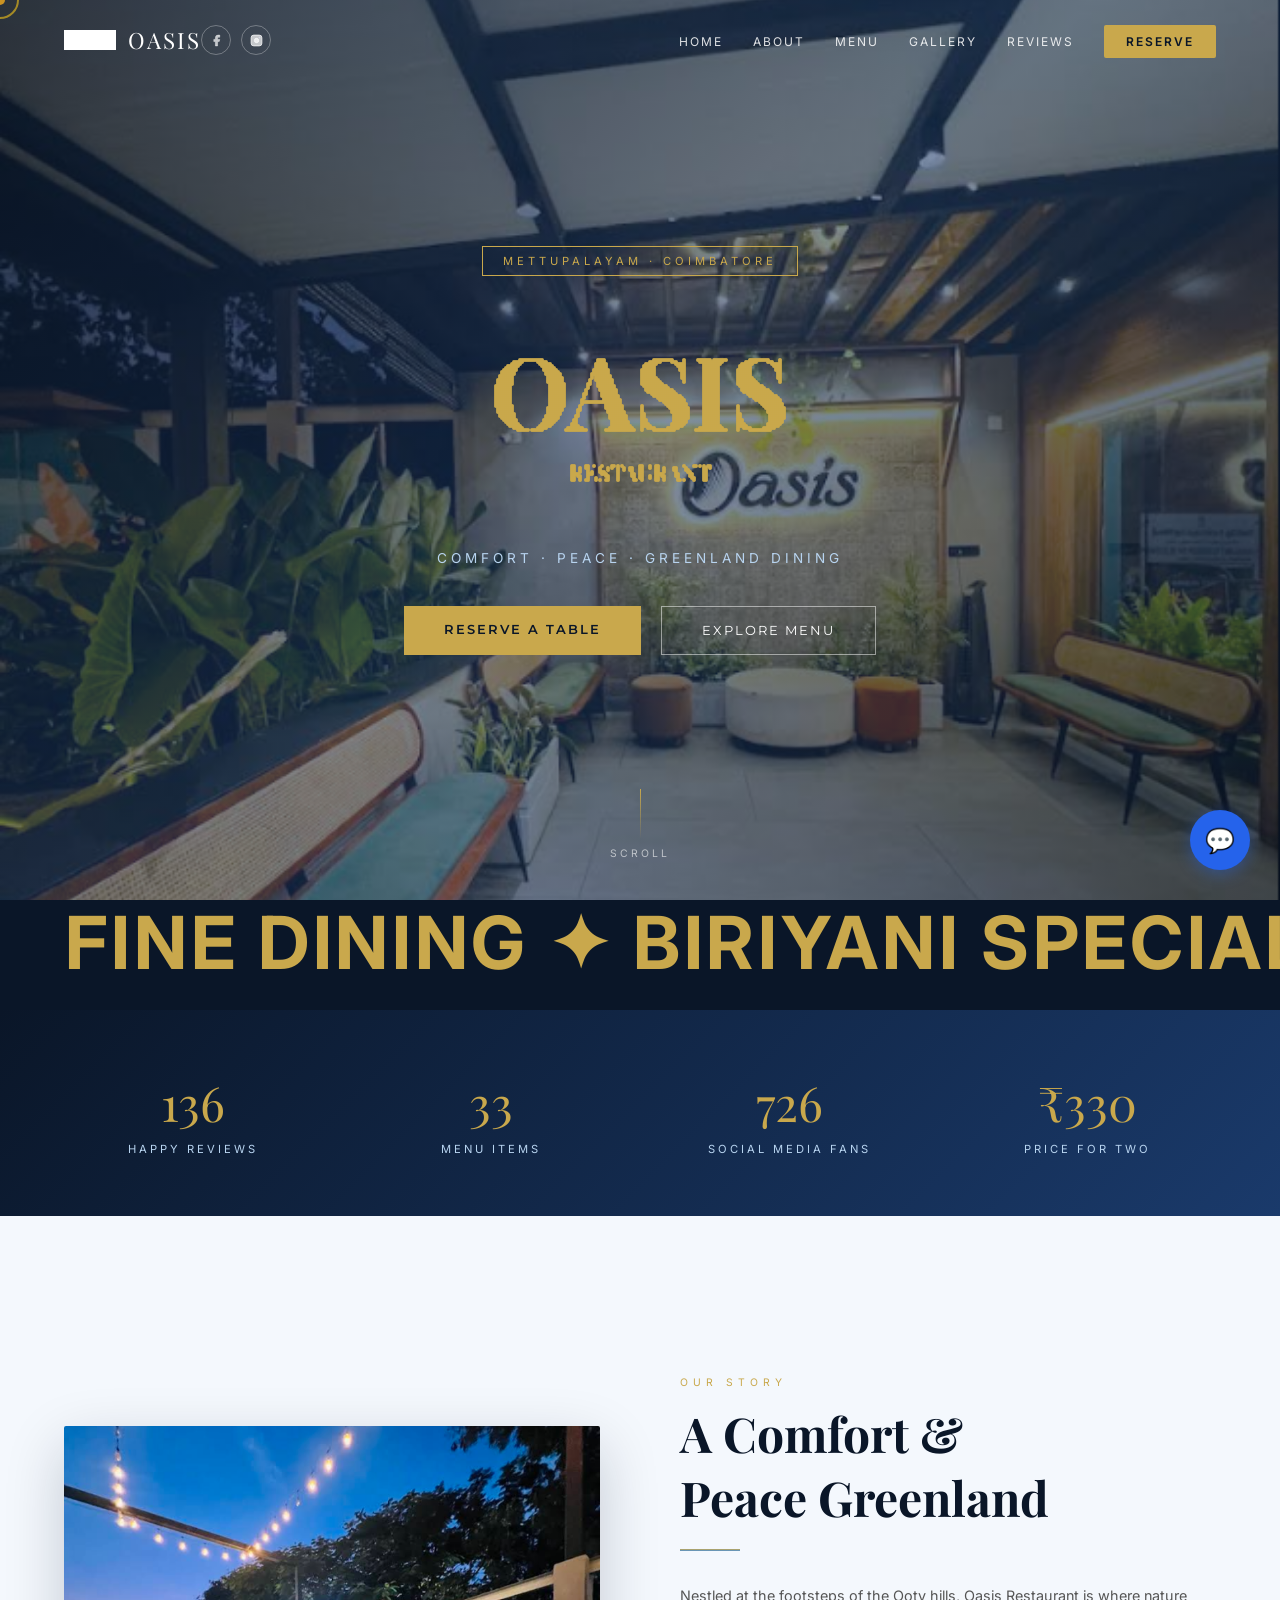
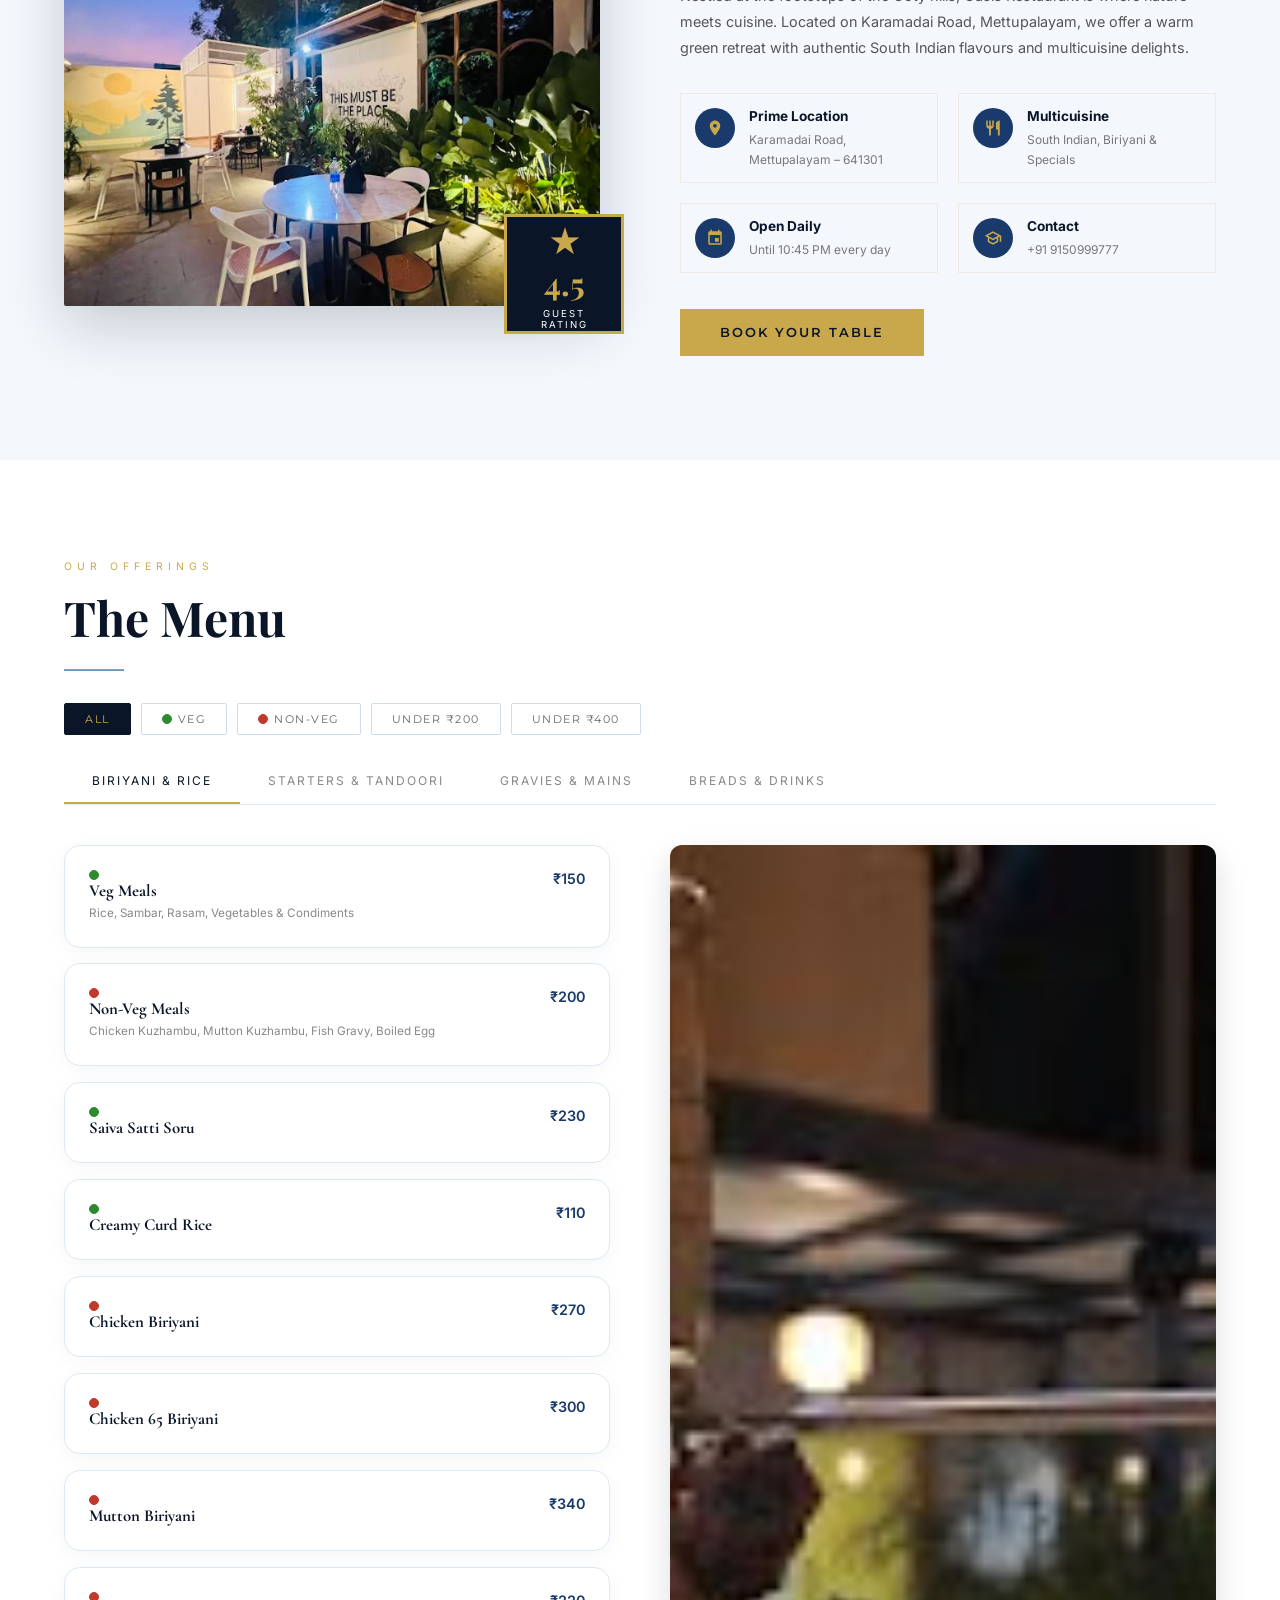
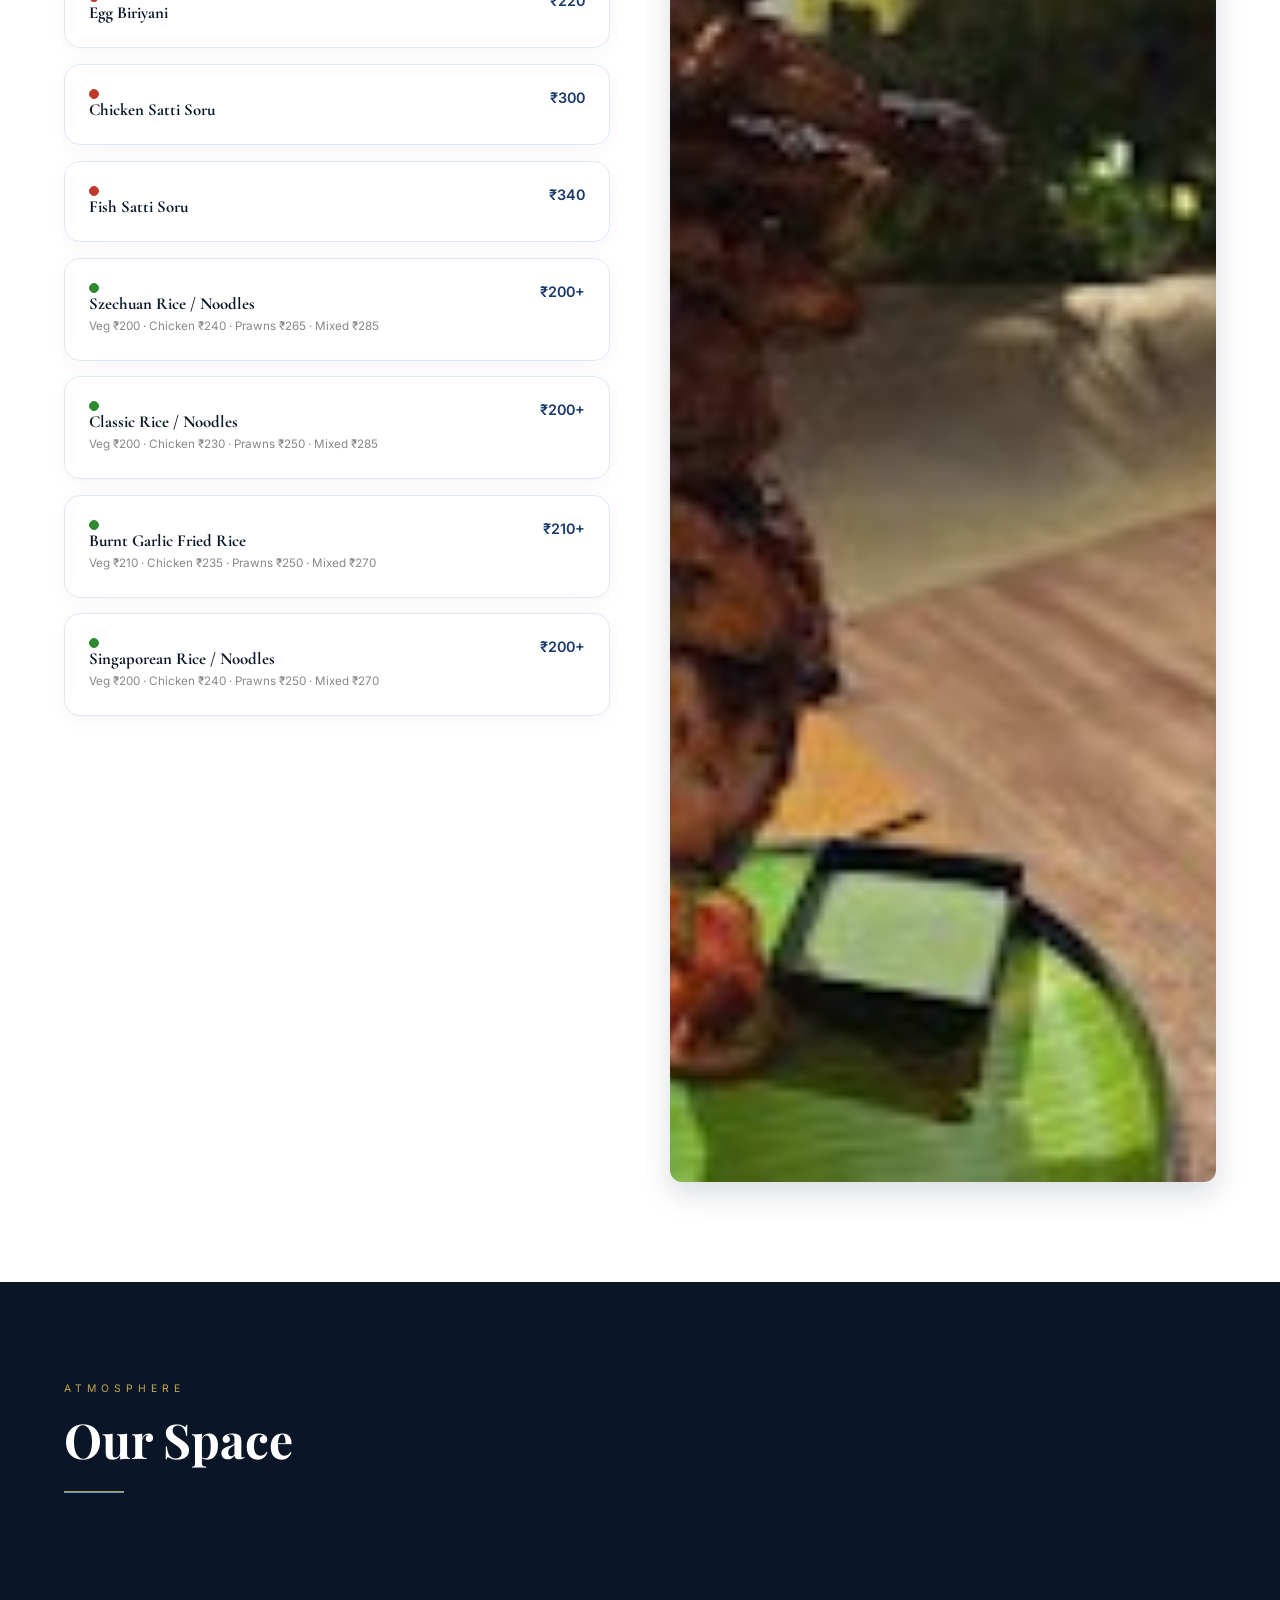
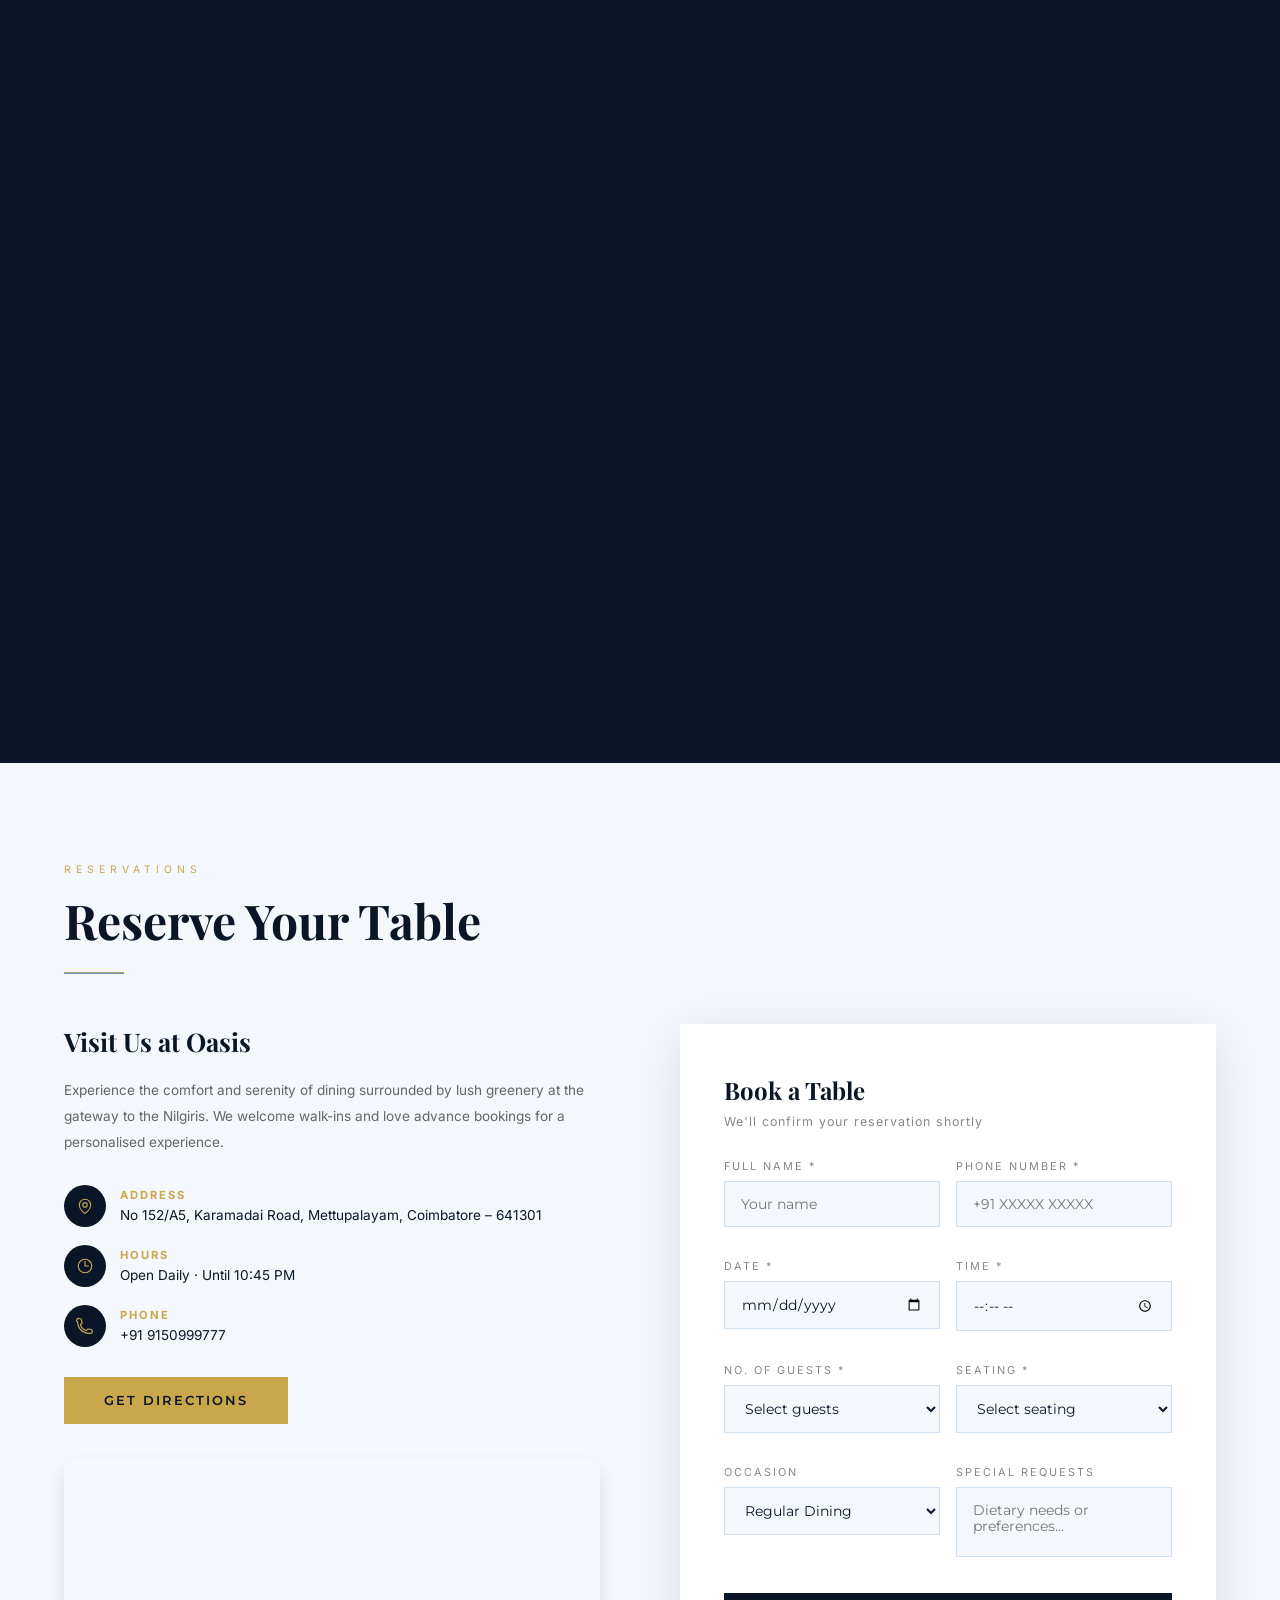
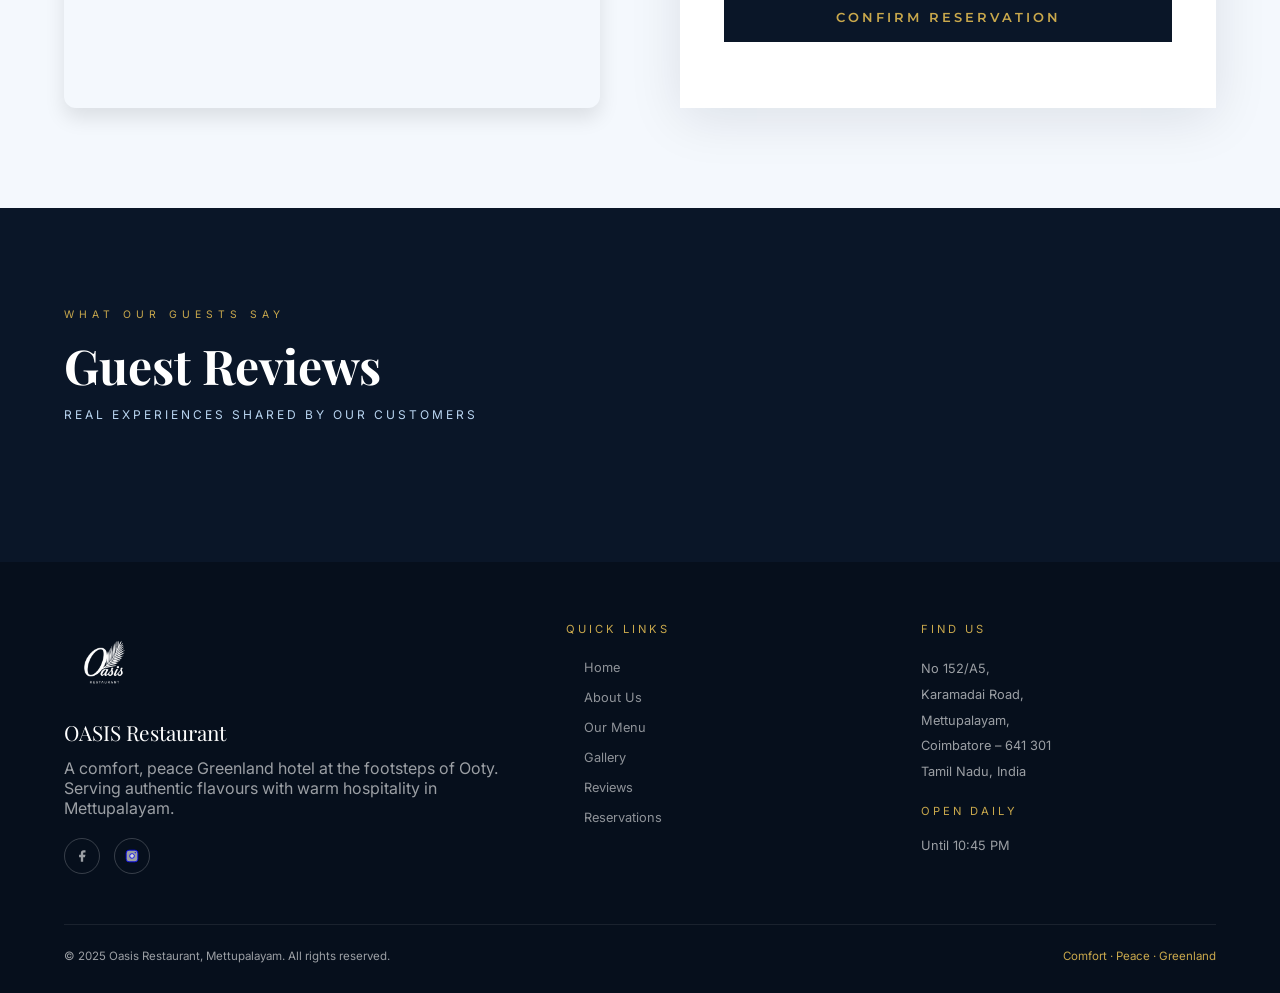
==== commit 6c736651: "New Changes" ====
--- a/index.html
+++ b/index.html
@@ -23,8 +23,7 @@
   <nav id="navbar">
     <div class="nav-logo">
       <img
-        src="[data-uri]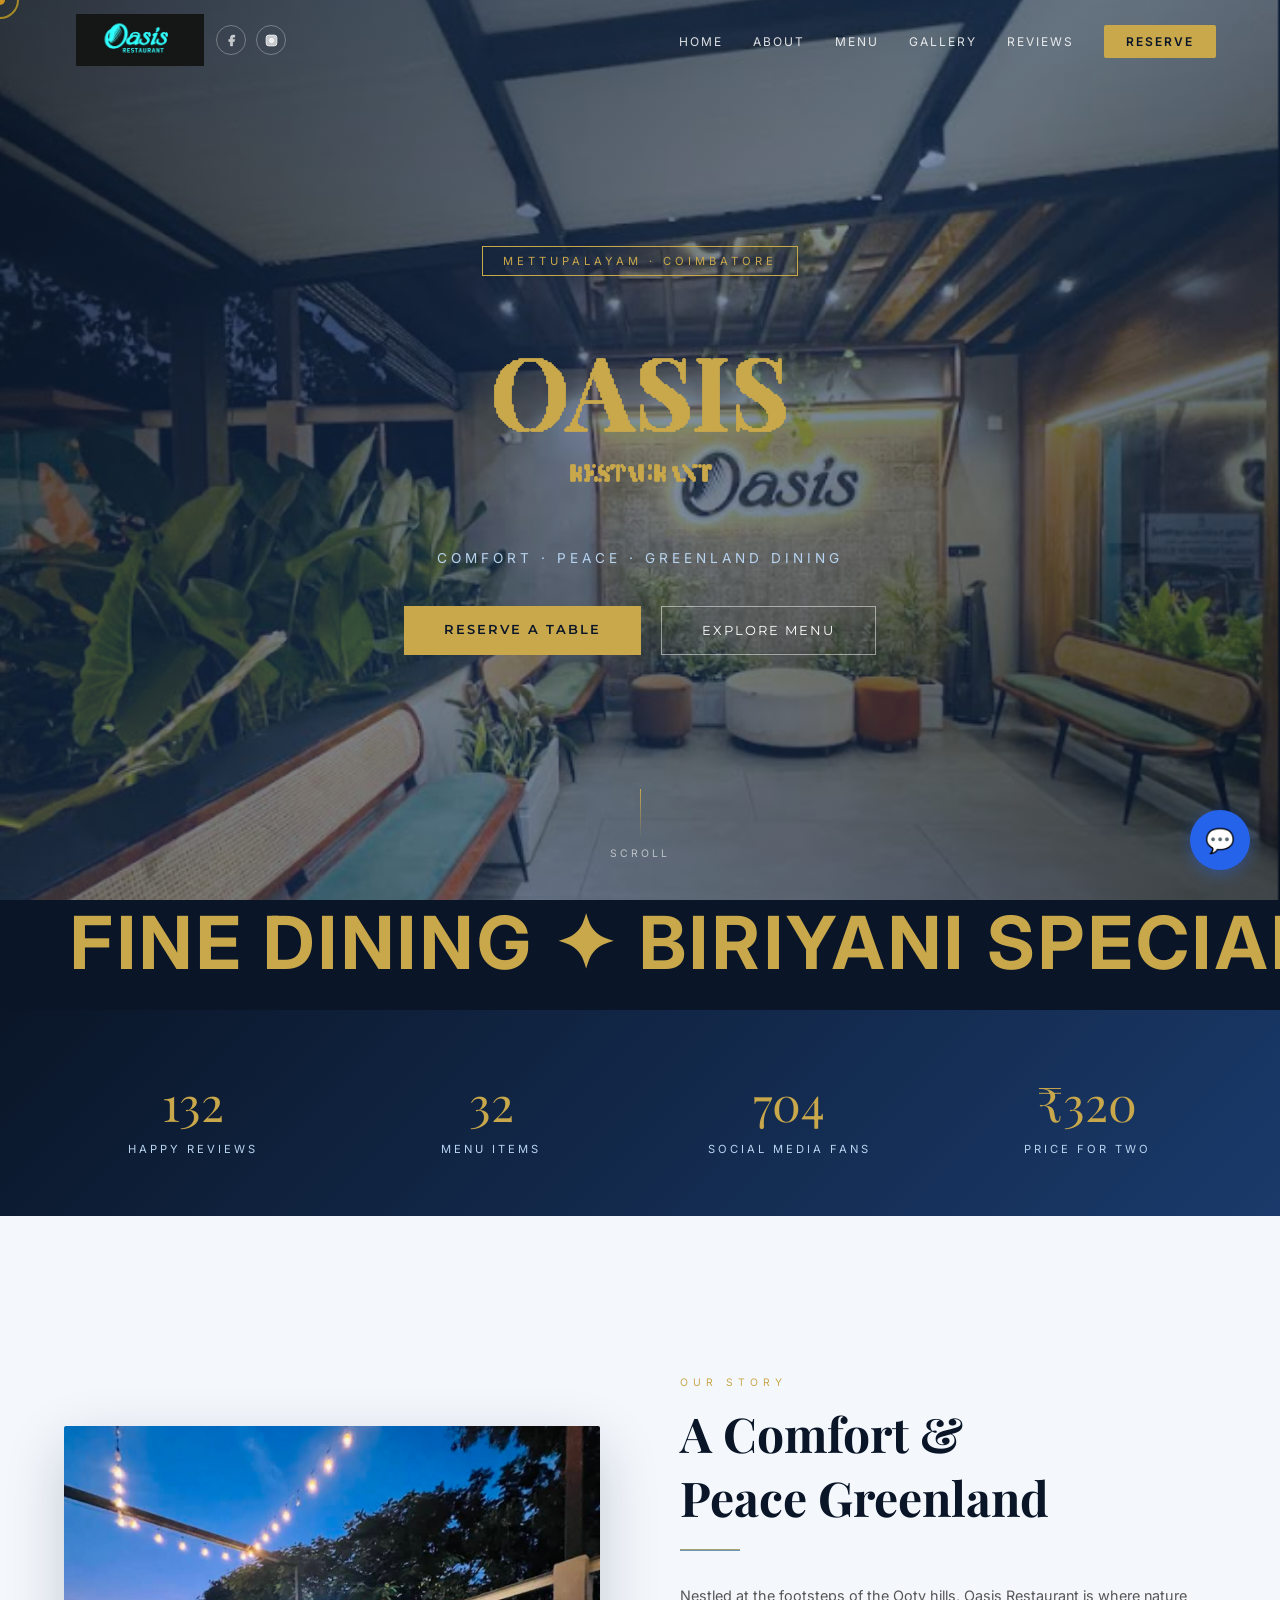
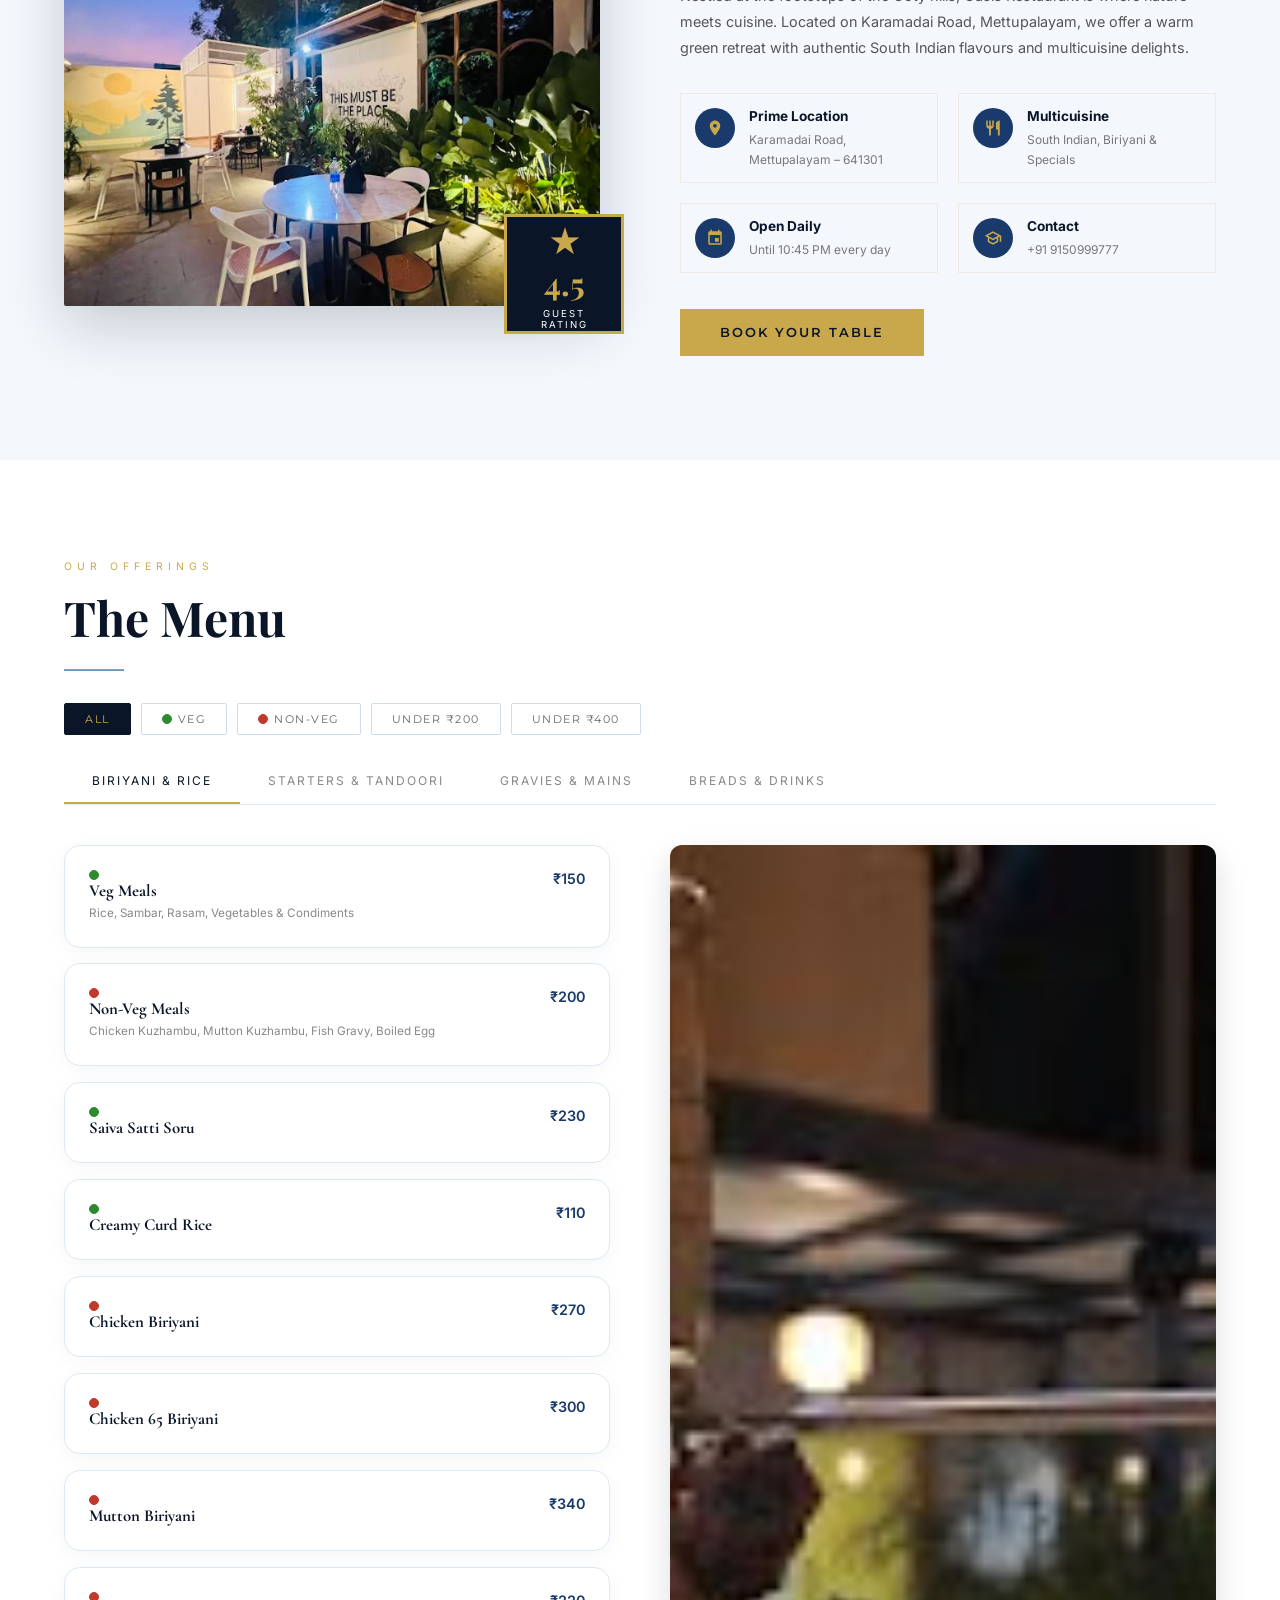
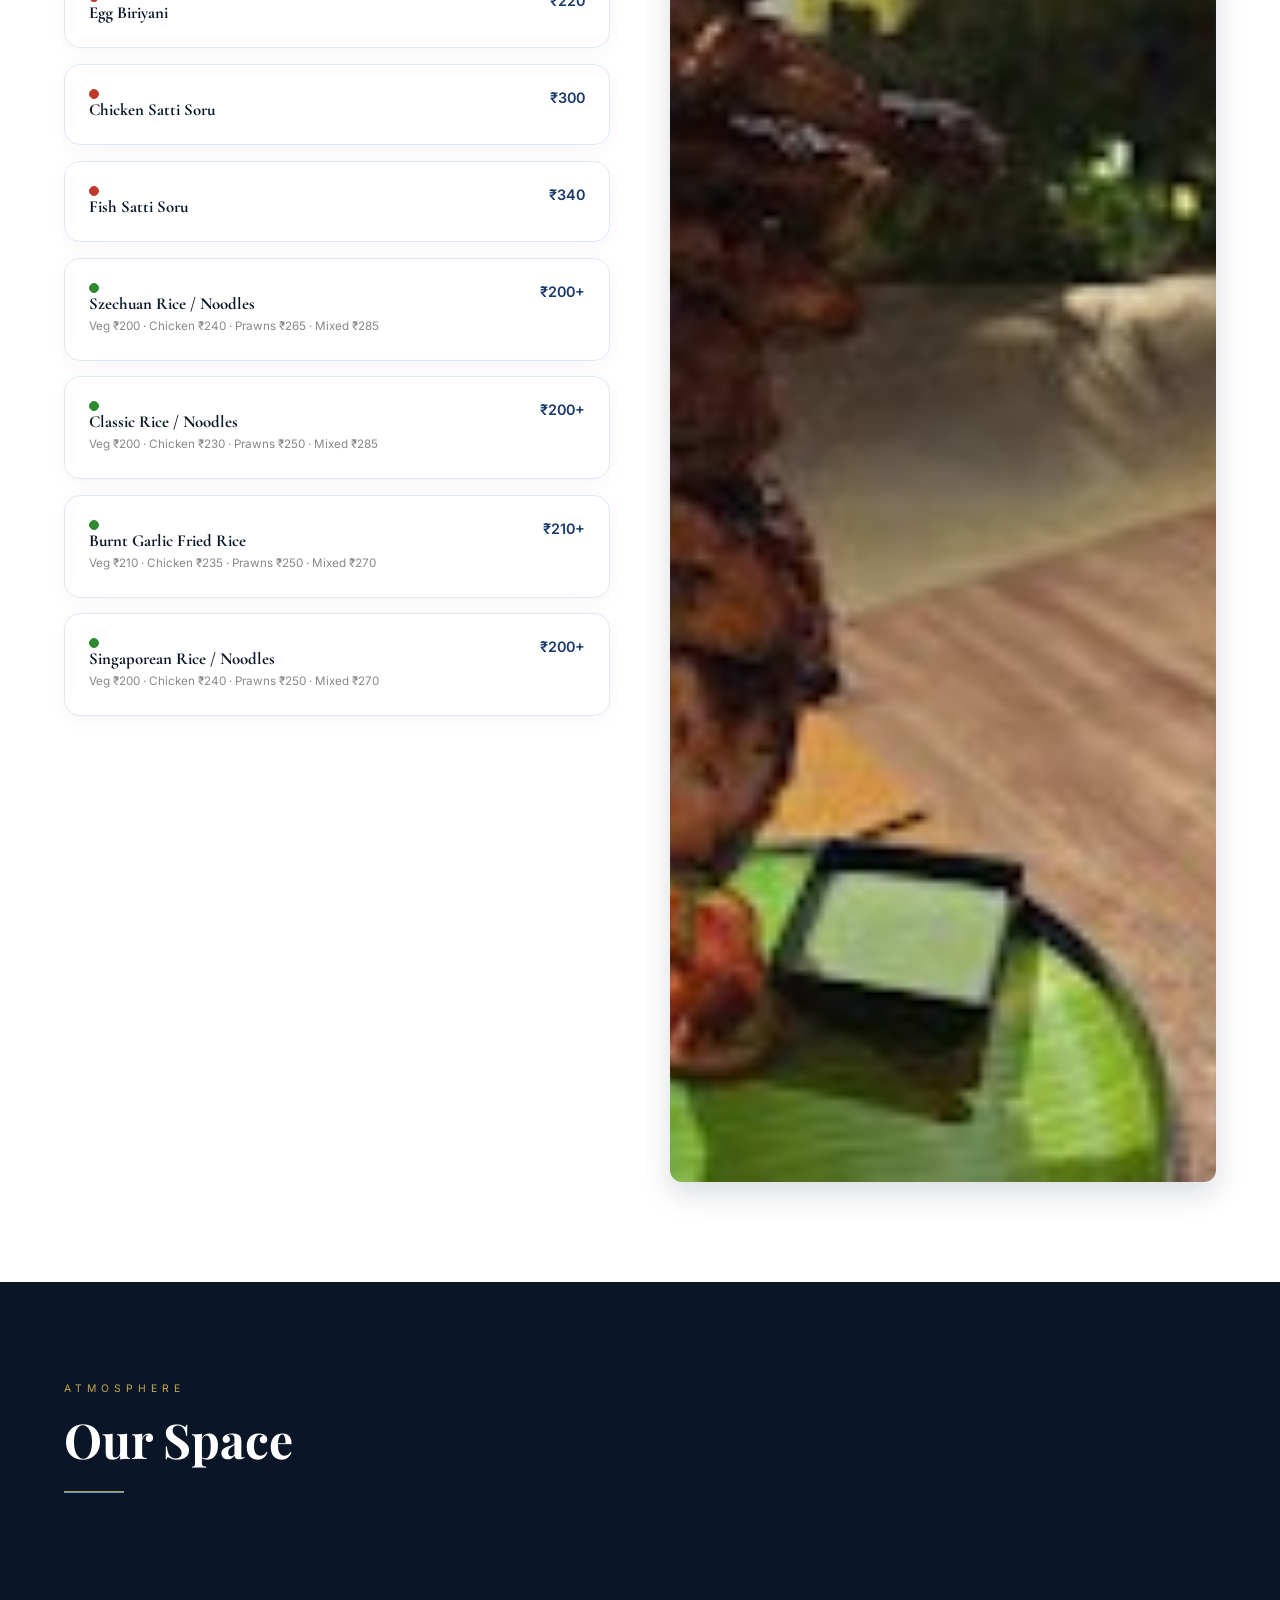
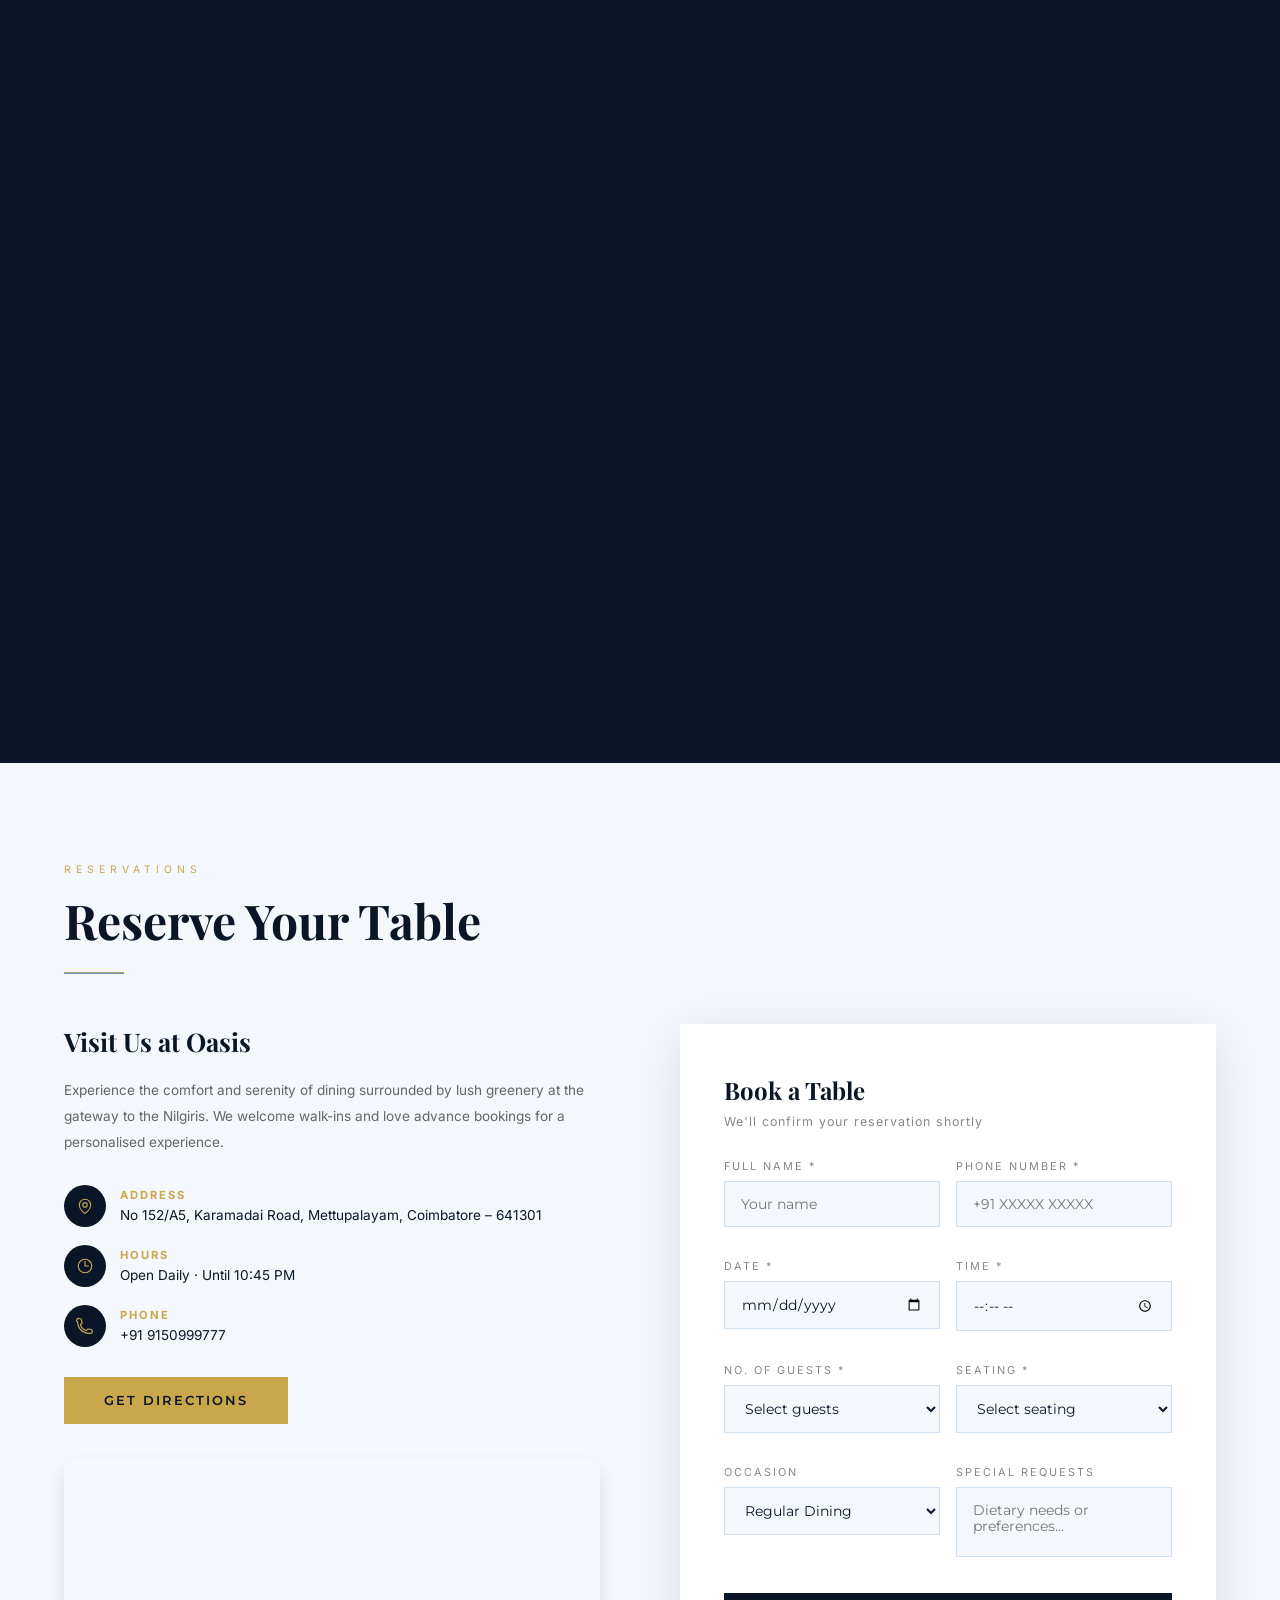
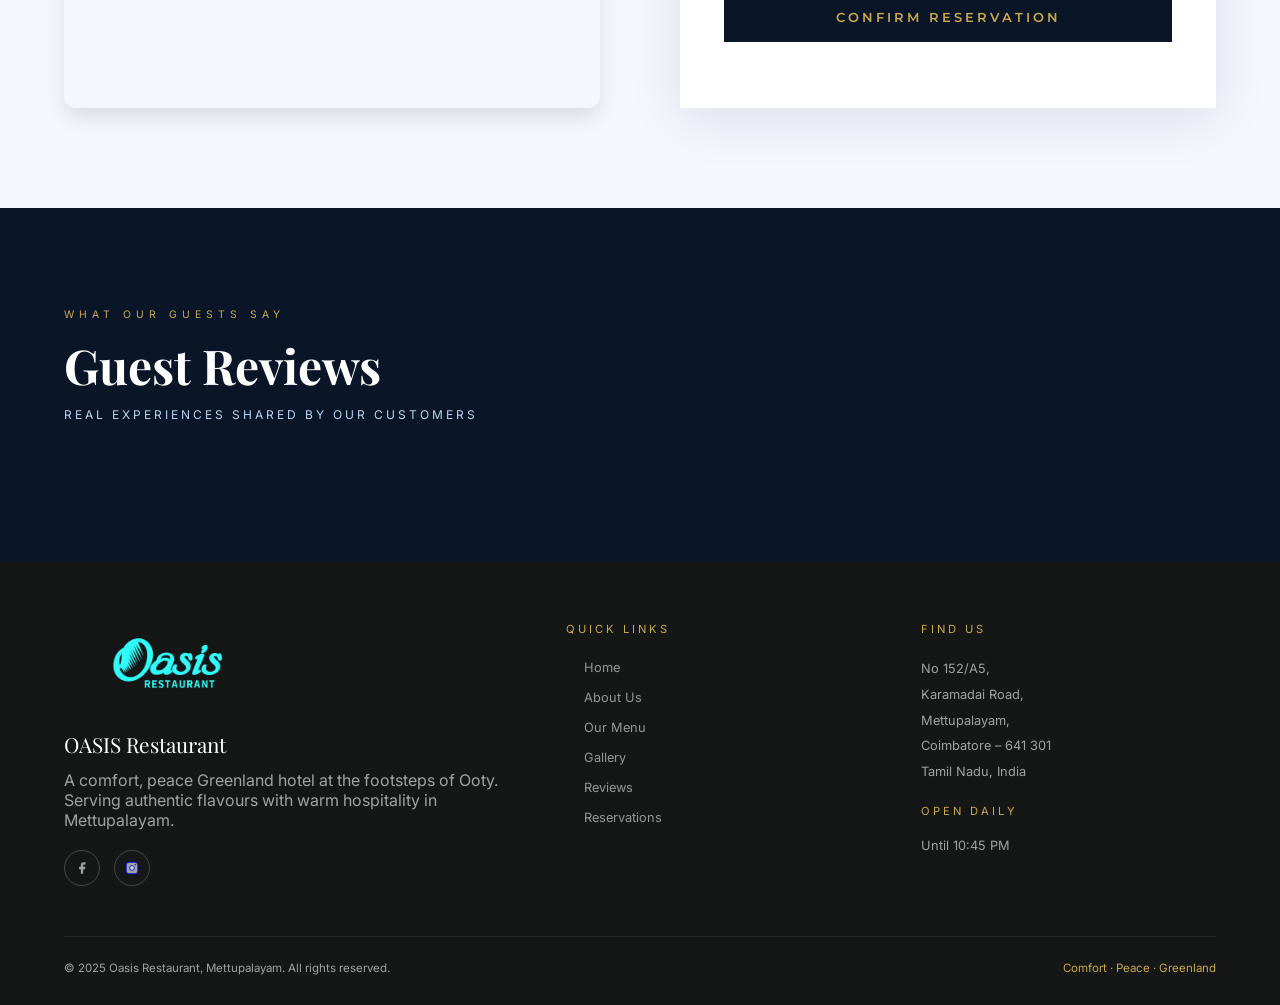
==== commit 798f2f3c: "new logo" ====
--- a/index.html
+++ b/index.html
@@ -2,6 +2,8 @@
 <html lang="en">
 
 <head>
+  <meta charset="UTF-8">
+  <meta name="viewport" content="width=device-width, initial-scale=1.0">
   <title>Oasis Restaurant | Best Restaurant in Mettupalayam</title>
   <meta name="description"
     content="Enjoy delicious food at Oasis Restaurant. Visit us in Mettupalayam. Book your table now.">
@@ -22,9 +24,7 @@
   <!-- NAV -->
   <nav id="navbar">
     <div class="nav-logo">
-      <img
-        src="Photos/logo-_9stt4mD.jpeg" alt="Oasis Restaurant Logo">
-      <span>OASIS</span>
+      <img src="Photos/logo-_9stt4mD.jpeg" alt="Oasis Restaurant Logo">
     </div>
     <div class="nav-social">
       <a href="https://www.facebook.com/oasisrestaurants/" target="_blank" class="nav-social-link" title="Facebook">
@@ -64,7 +64,8 @@
     <div class="hero-overlay"></div>
     <div class="hero-content">
       <div class="hero-badge">Mettupalayam &middot; Coimbatore</div>
-      <canvas id="particle-text-canvas" style="position:relative; z-index:2; width: 100%; height: 250px; display: block;"></canvas>
+      <canvas id="particle-text-canvas"
+        style="position:relative; z-index:2; width: 100%; height: 250px; display: block;"></canvas>
       <p class="hero-sub">Comfort &middot; Peace &middot; Greenland Dining</p>
       <div class="hero-btns">
         <a href="#booking" class="btn-primary">Reserve a Table</a>
@@ -657,10 +658,7 @@
   <footer>
     <div class="footer-grid">
       <div class="footer-brand">
-        <img
-          src="[data-uri]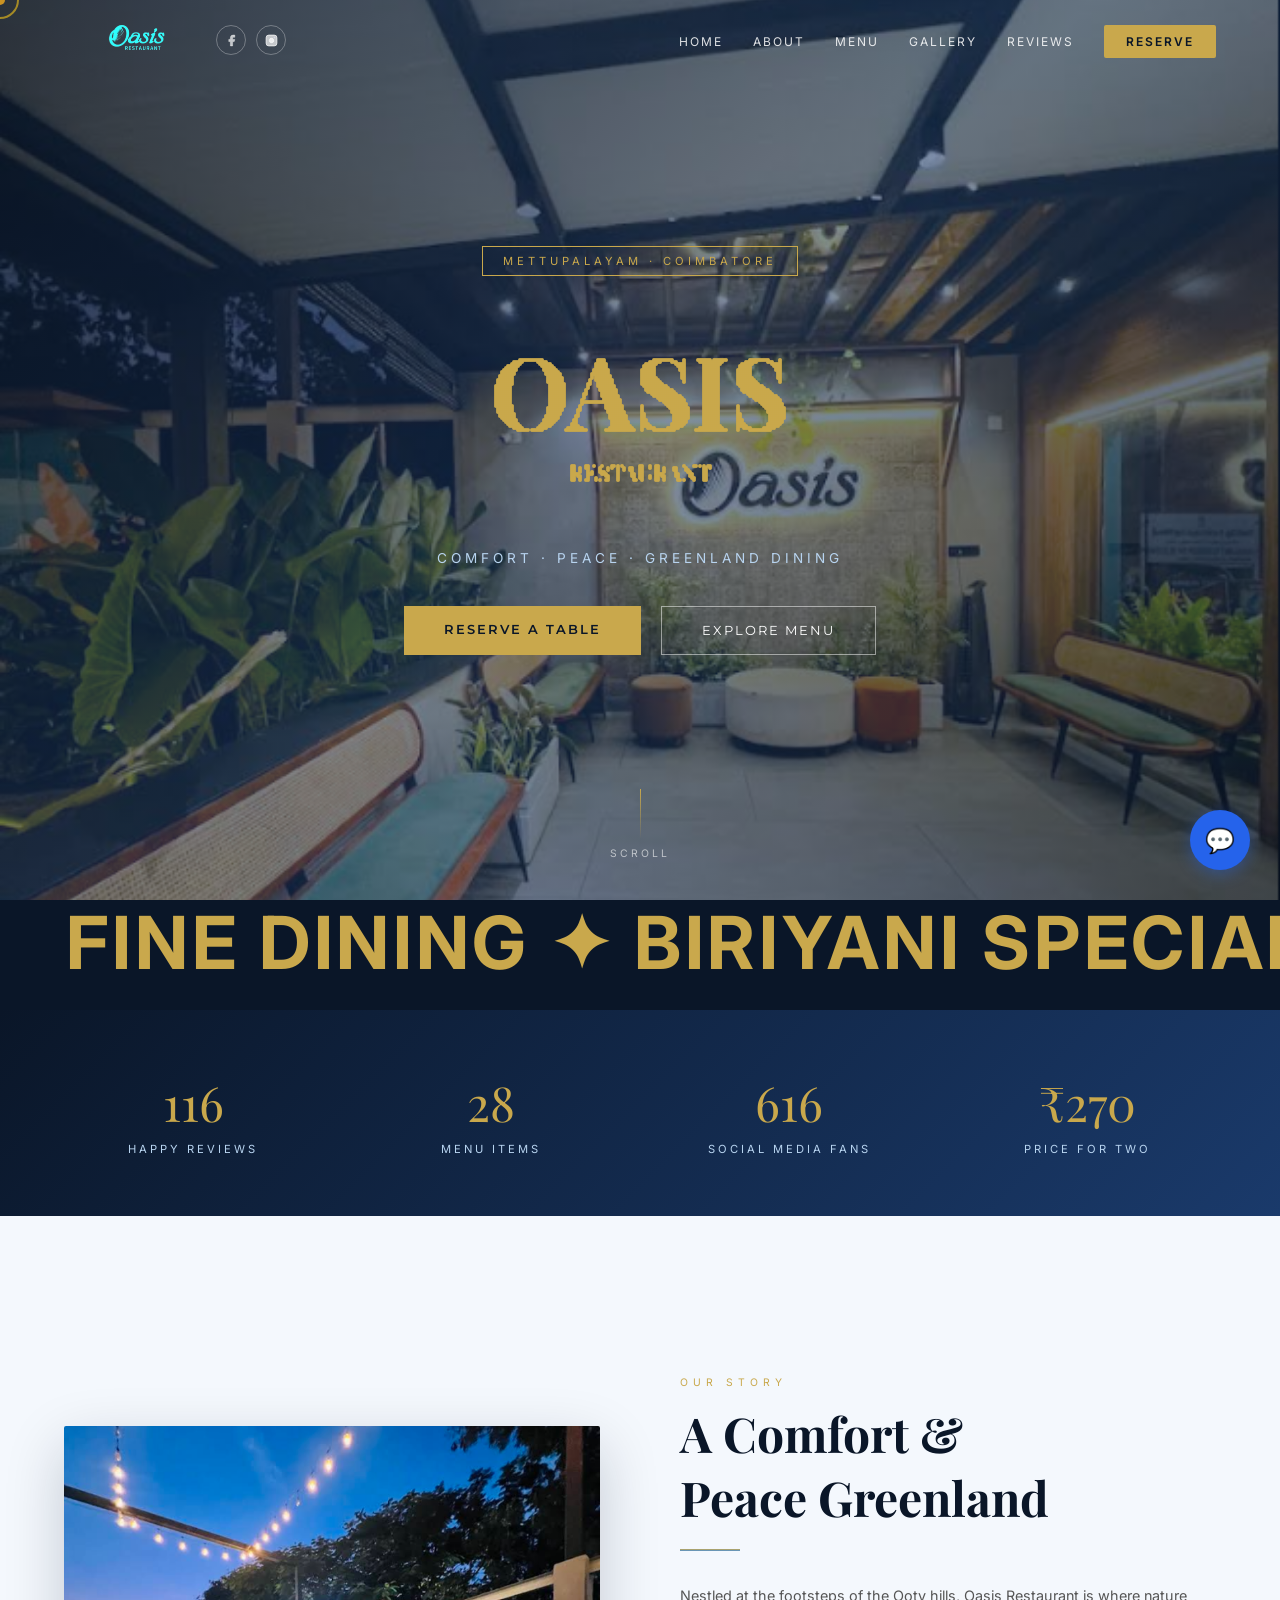
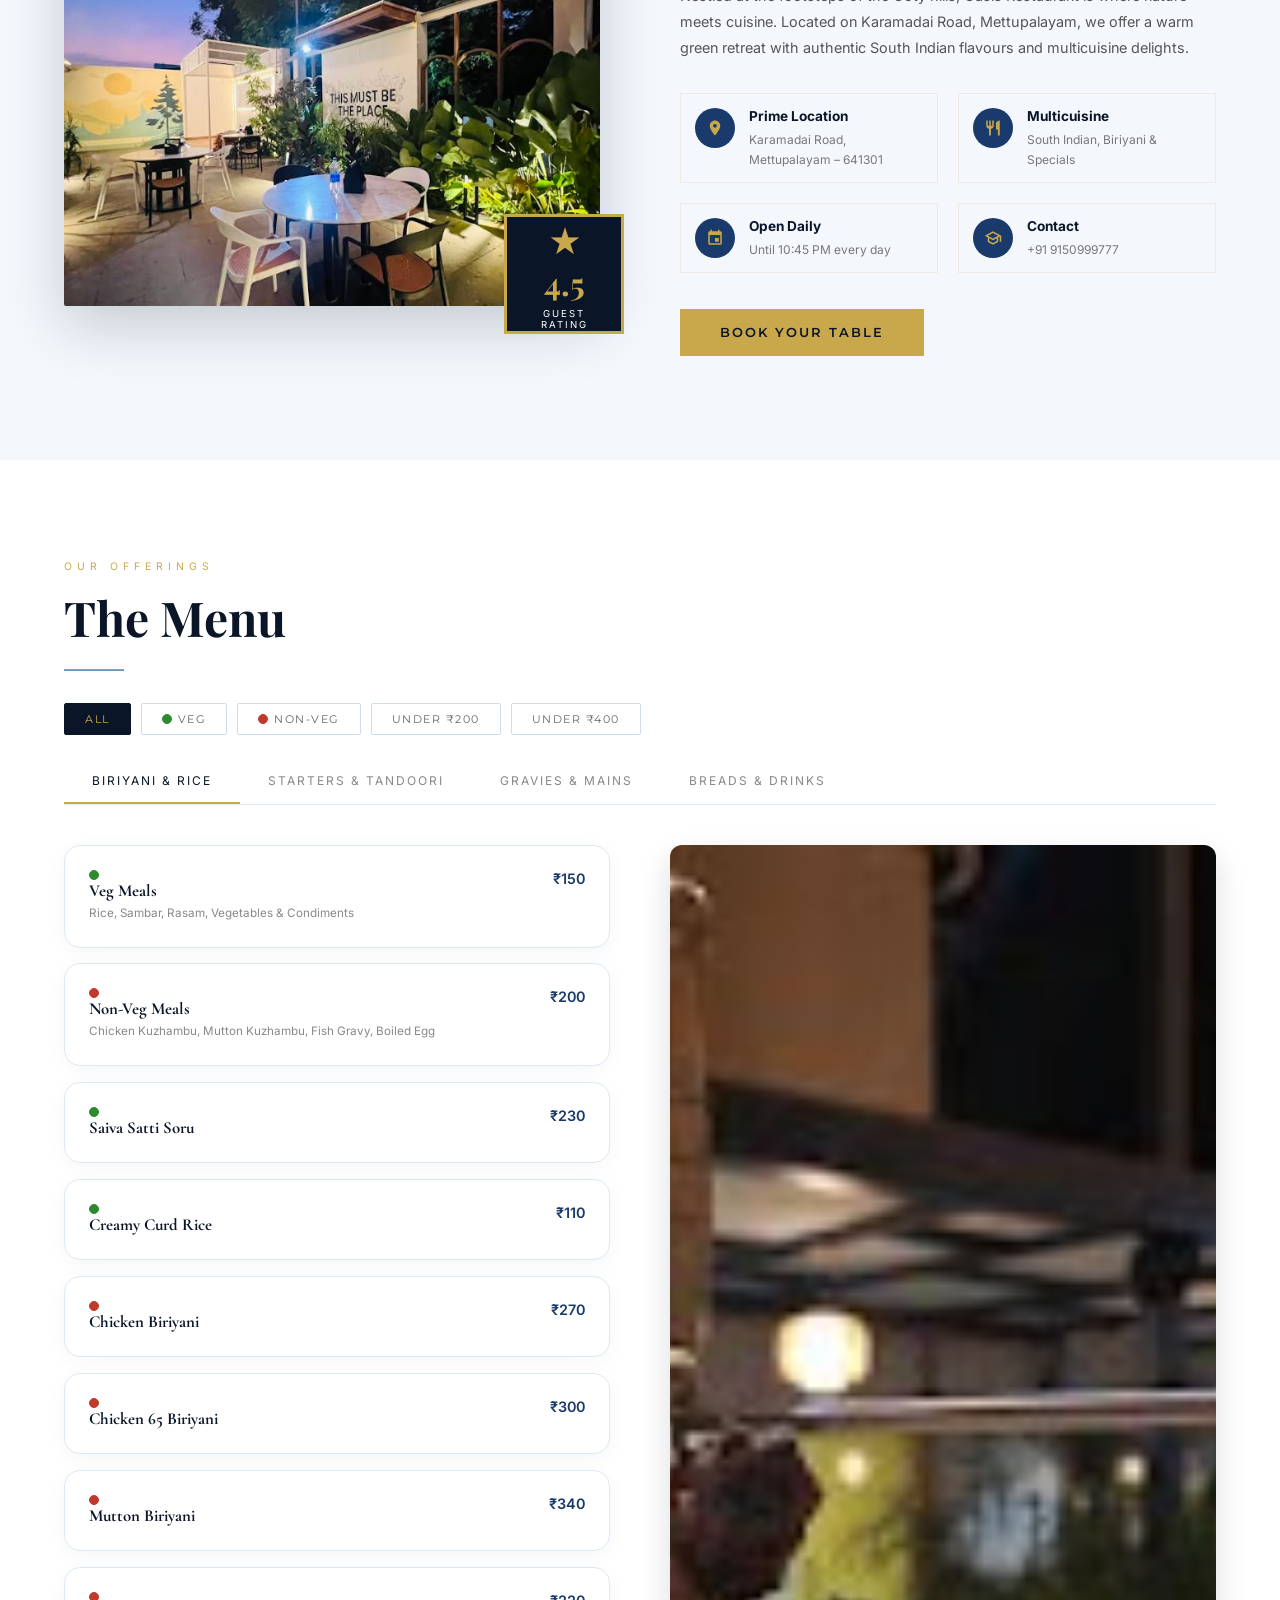
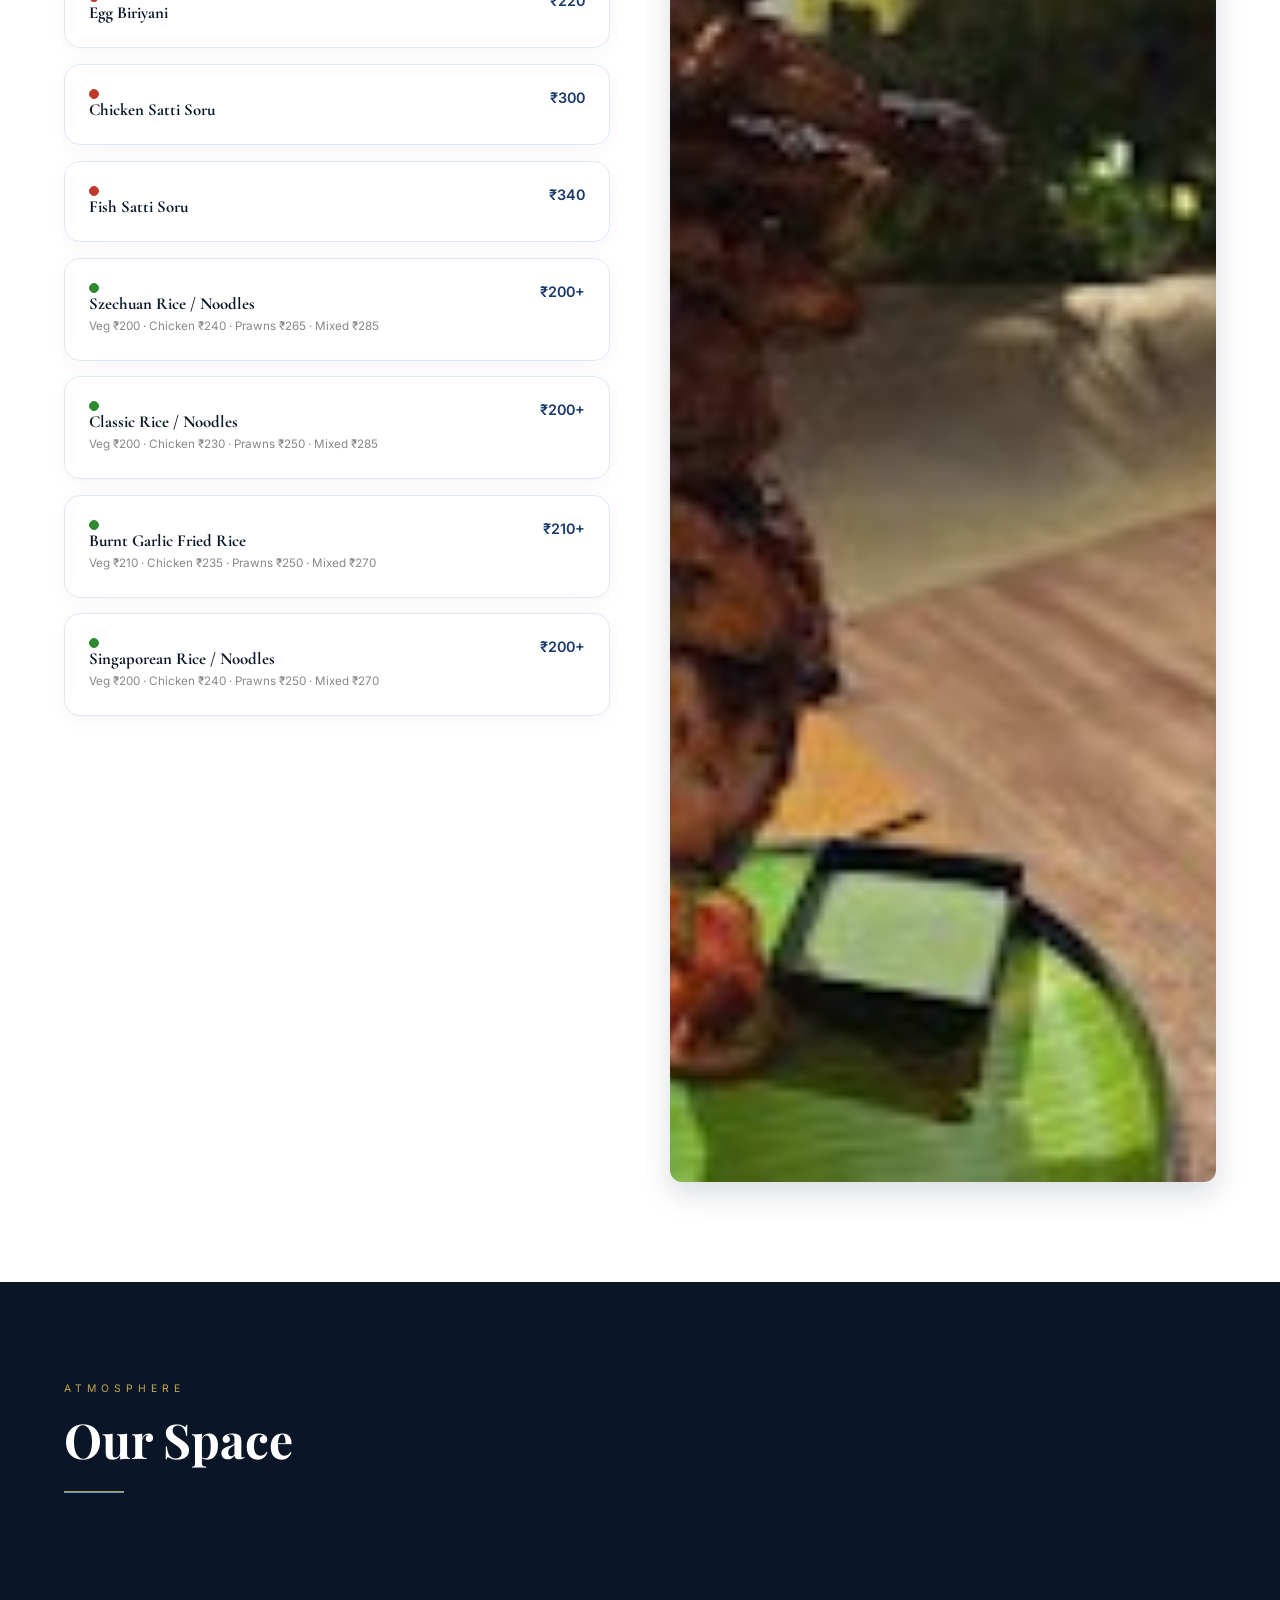
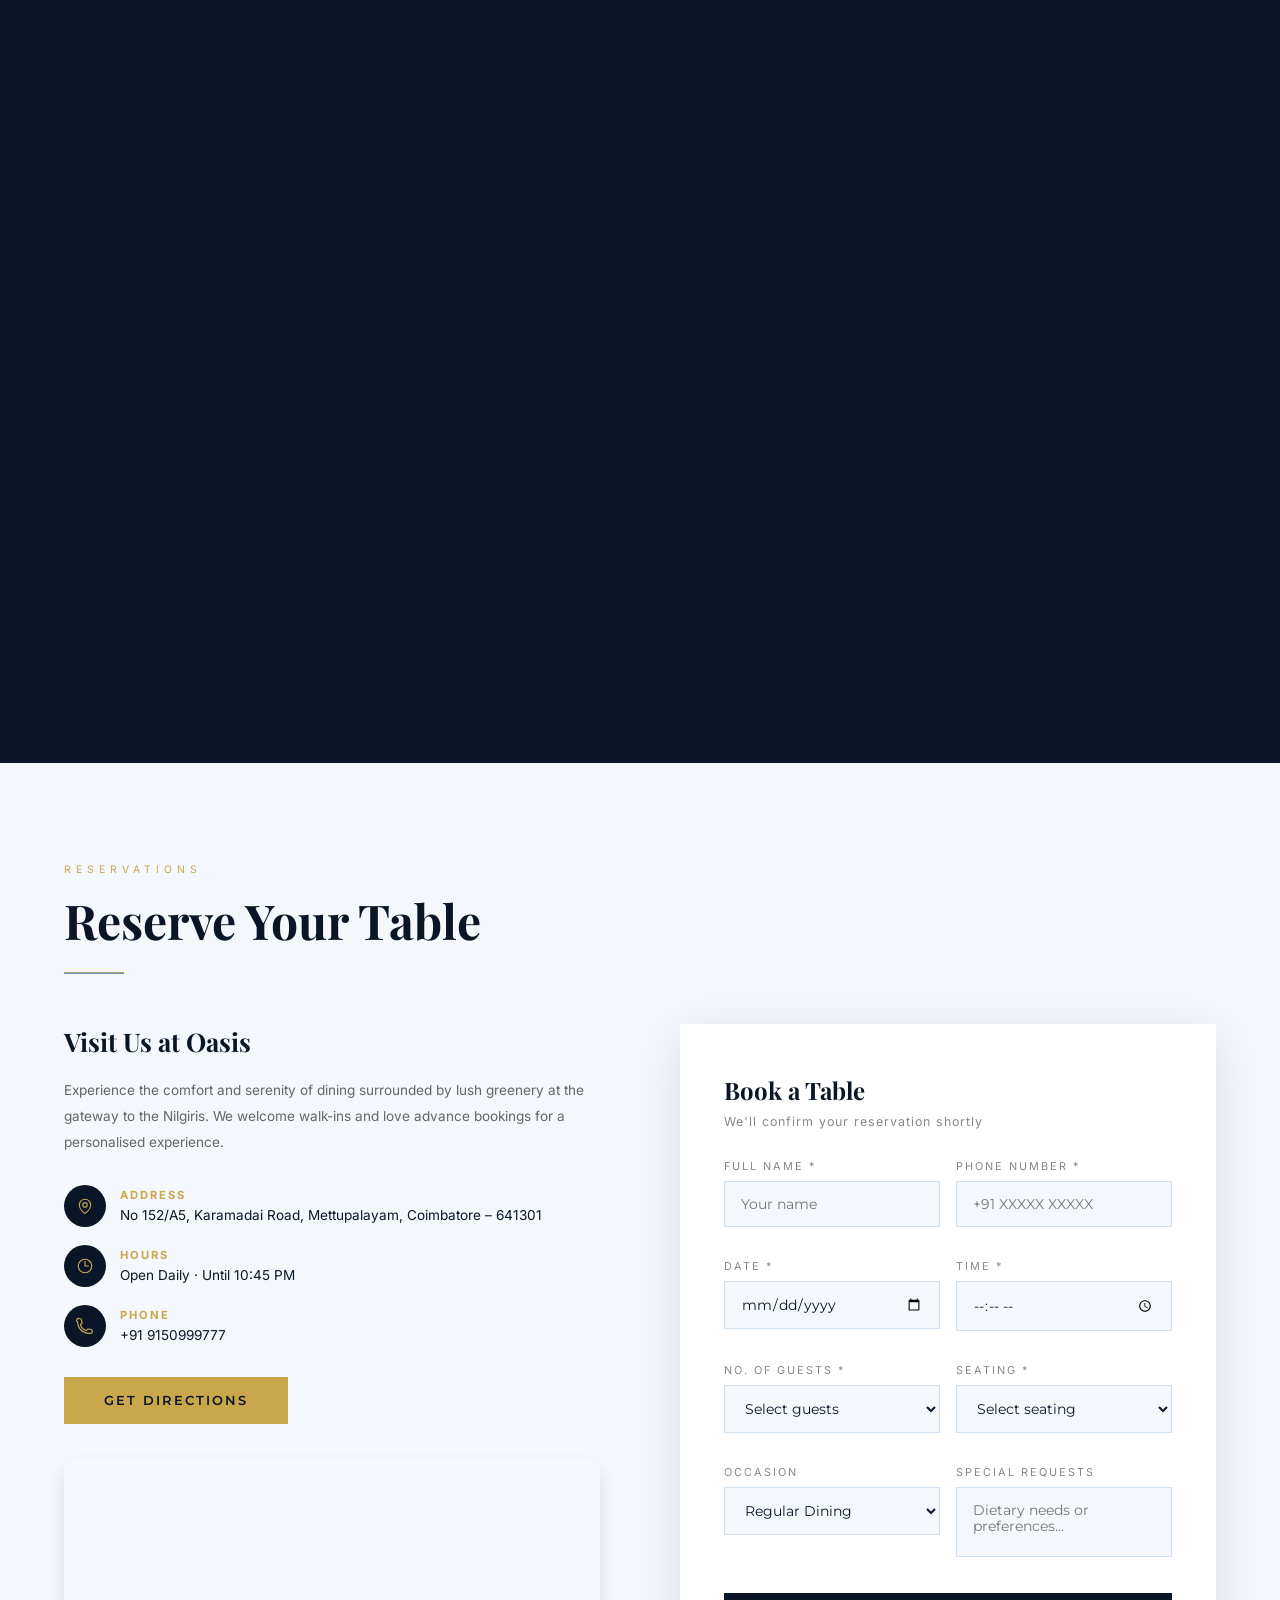
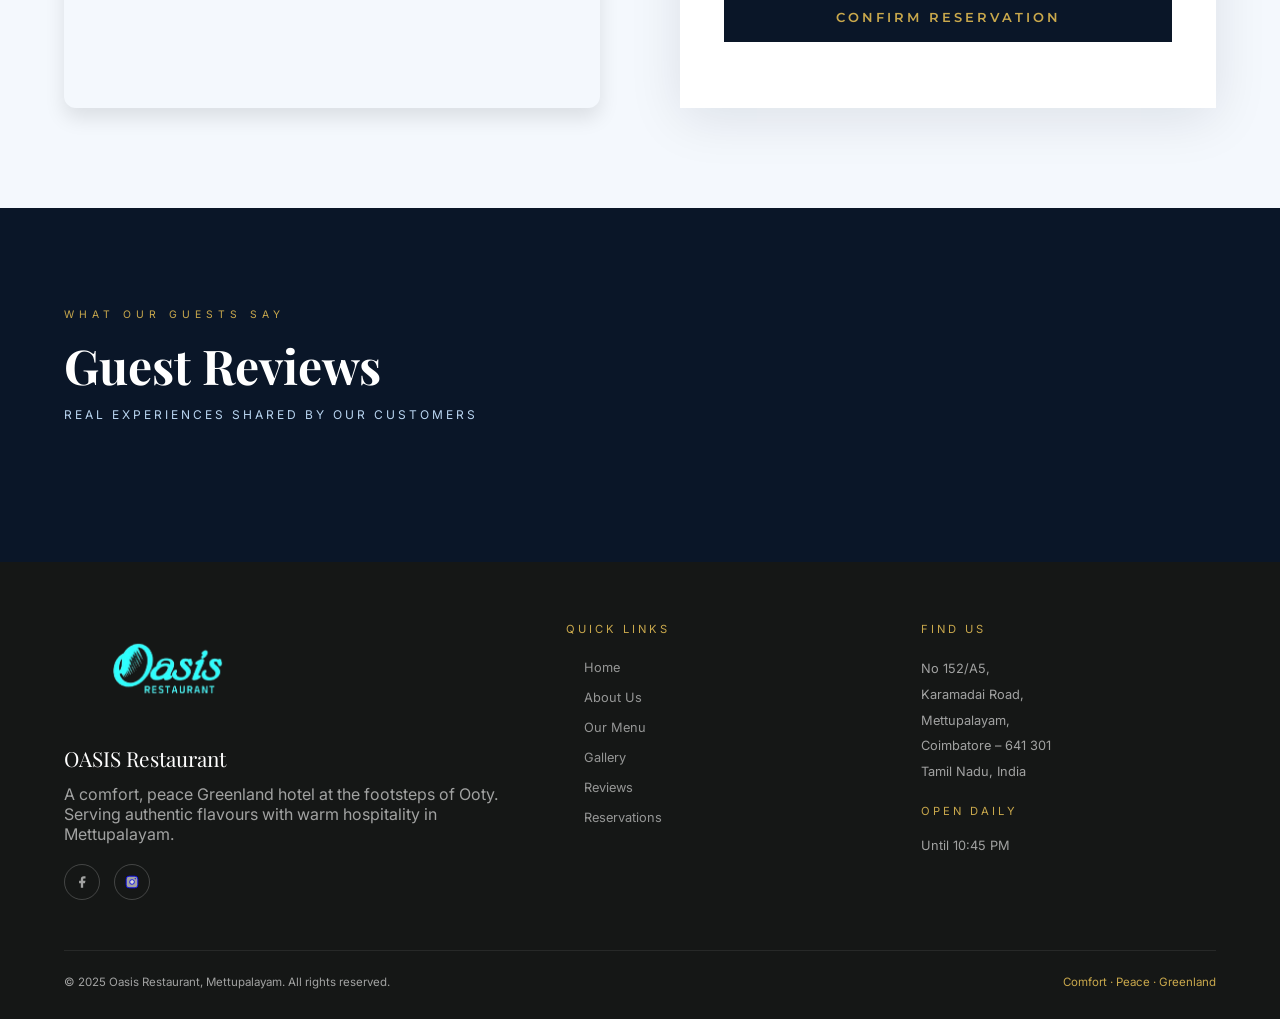
==== commit fb250720: "logo update" ====
--- a/index.html
+++ b/index.html
@@ -12,6 +12,8 @@
     rel="stylesheet">
   <!-- Elfsight Google Reviews widget -->
   <script src="https://elfsightcdn.com/platform.js" async></script>
+  <!-- Lenis for smooth scrolling -->
+  <script src="https://unpkg.com/lenis@1.1.20/dist/lenis.min.js"></script>
   <link rel="stylesheet" href="froutend/style.css">
 </head>
 
@@ -24,7 +26,7 @@
   <!-- NAV -->
   <nav id="navbar">
     <div class="nav-logo">
-      <img src="Photos/logo-_9stt4mD.jpeg" alt="Oasis Restaurant Logo">
+      <img src="Photos/logo-_9stt4mD.png" alt="Oasis Restaurant Logo">
     </div>
     <div class="nav-social">
       <a href="https://www.facebook.com/oasisrestaurants/" target="_blank" class="nav-social-link" title="Facebook">
@@ -658,7 +660,7 @@
   <footer>
     <div class="footer-grid">
       <div class="footer-brand">
-        <img src="Photos/logo-_9stt4mD.jpeg" alt="Oasis Restaurant Logo">
+        <img src="Photos/logo-_9stt4mD.png" alt="Oasis Restaurant Logo">
         <p style="font-family:'Playfair Display',serif;font-size:1.3rem;color:white;margin-bottom:12px;">OASIS
           Restaurant</p>
         <p>A comfort, peace Greenland hotel at the footsteps of Ooty. Serving authentic flavours with warm hospitality
--- a/froutend/style.css
+++ b/froutend/style.css
@@ -28,6 +28,7 @@
 
 html {
   scroll-behavior: smooth;
+  overflow-x: hidden;
 }
 
 body {
@@ -35,6 +36,10 @@
   background: var(--white);
   color: var(--text);
   overflow-x: hidden;
+  margin: 0;
+  padding: 0;
+  width: 100%;
+  position: relative;
   cursor: none;
 }
 
@@ -720,14 +725,29 @@
 
 .scroll-stack-scroller {
   position: relative;
+  width: 100%;
 }
 
 .scroll-stack-inner {
   position: relative;
+  display: flex;
+  flex-direction: column;
+  align-items: center;
+  width: 100%;
+}
+
+.scroll-stack-card {
+  position: relative;
+  width: 100%;
+  will-change: transform, filter;
+  transform-origin: top center;
+  backface-visibility: hidden;
+  perspective: 1000px;
 }
 
 .scroll-stack-end {
   height: 50vh;
+  width: 100%;
   pointer-events: none;
 }
 
